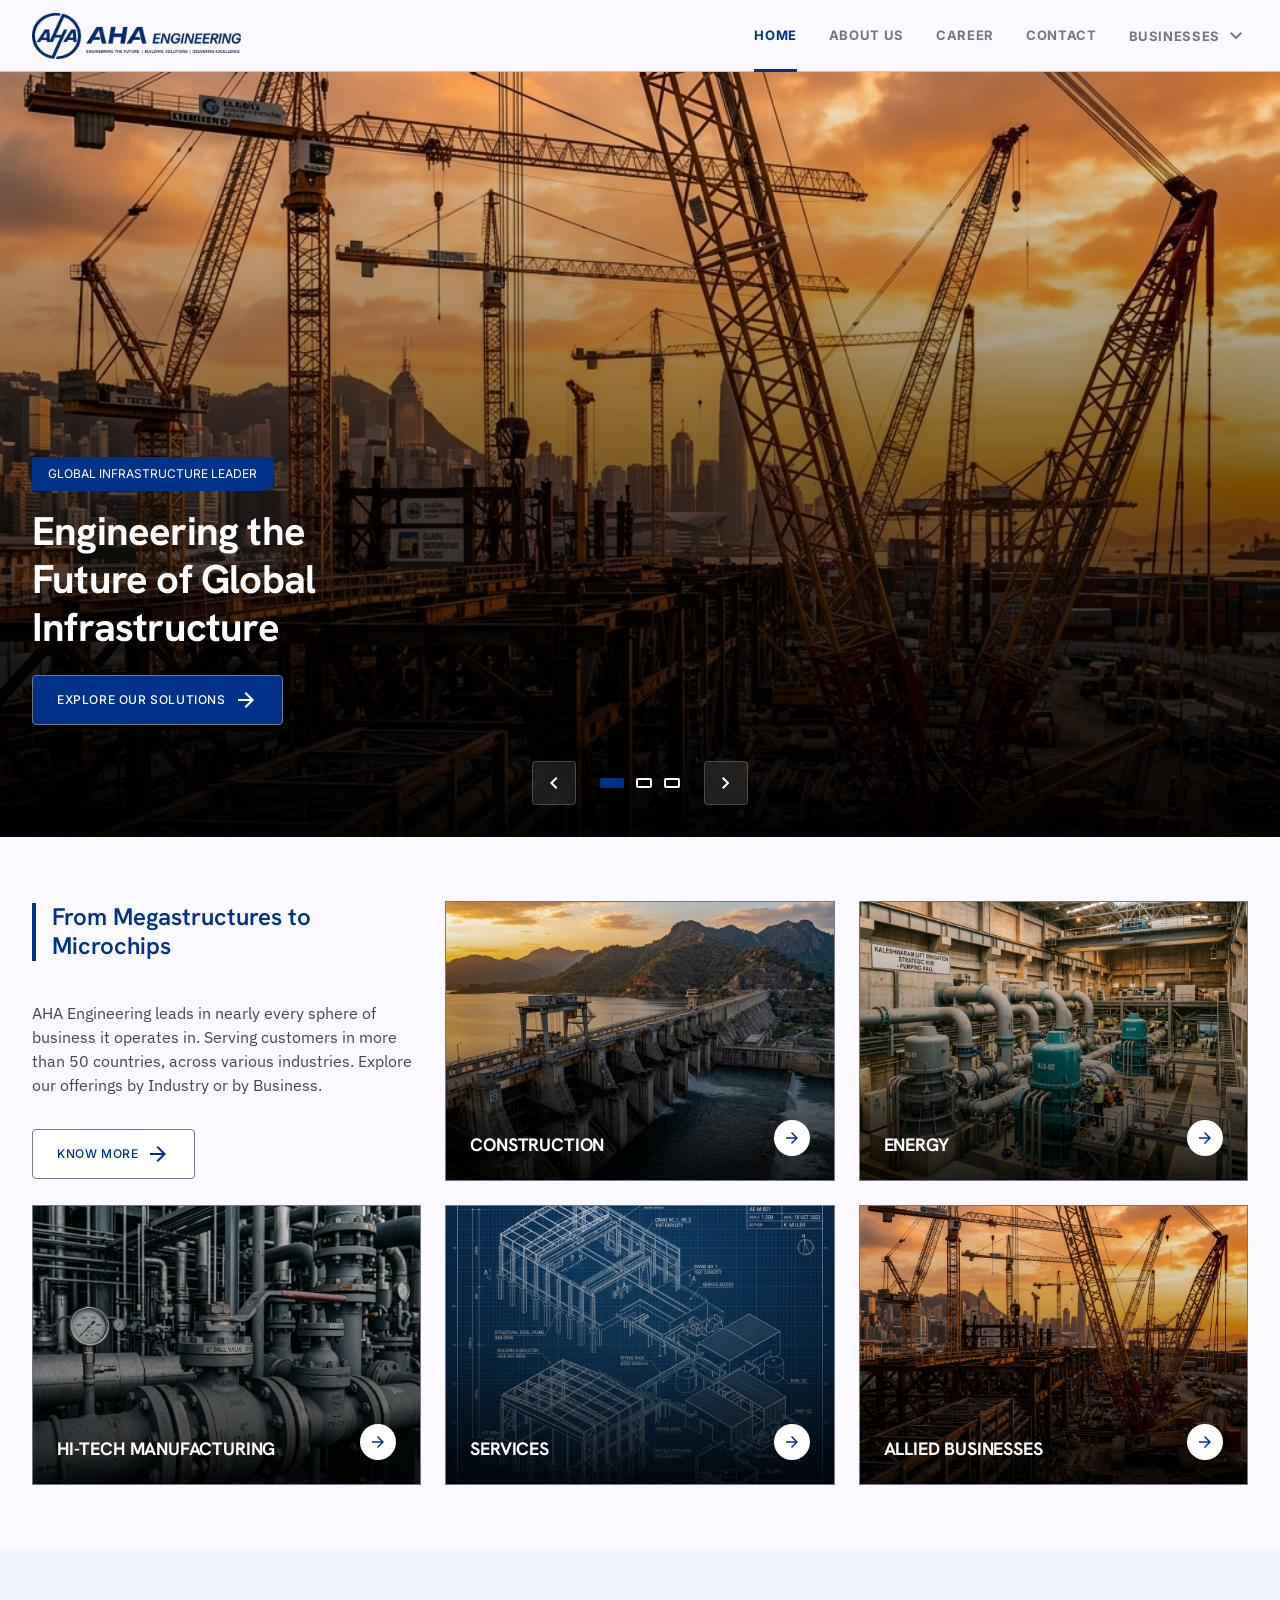
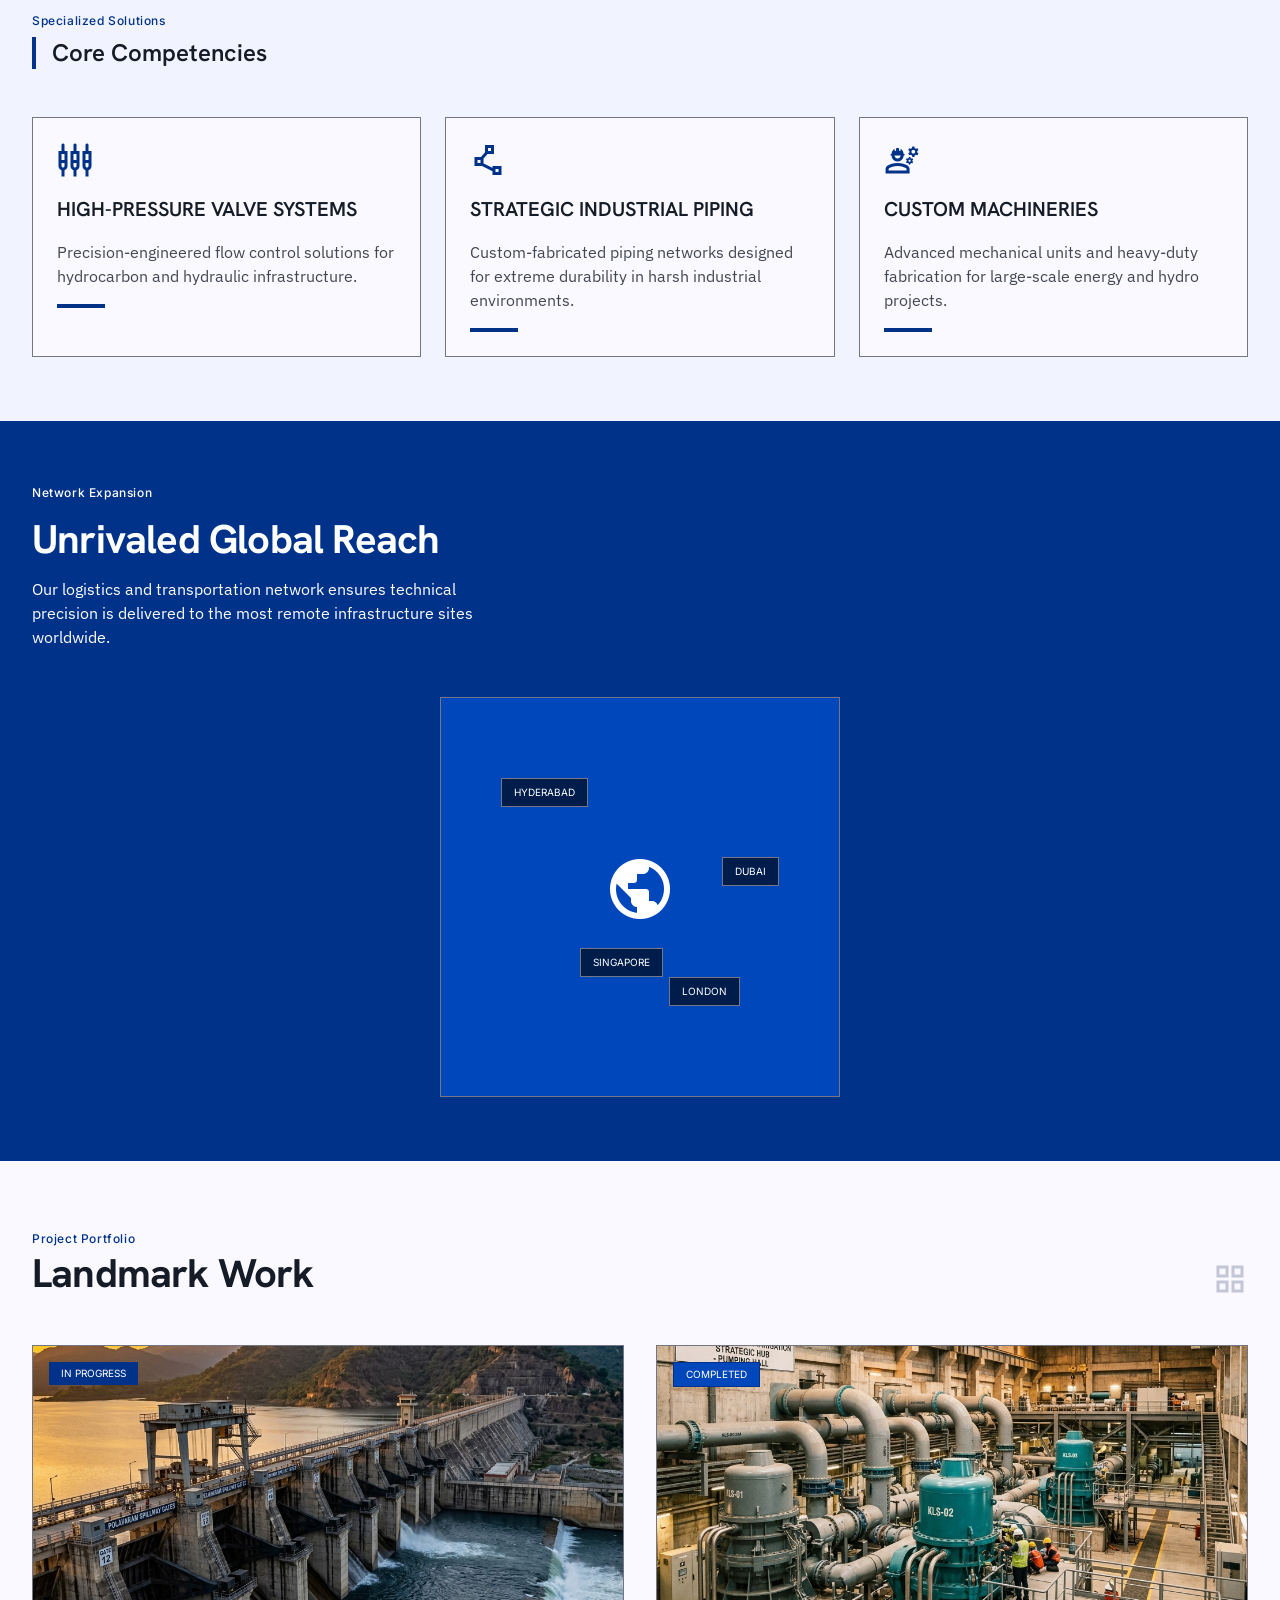
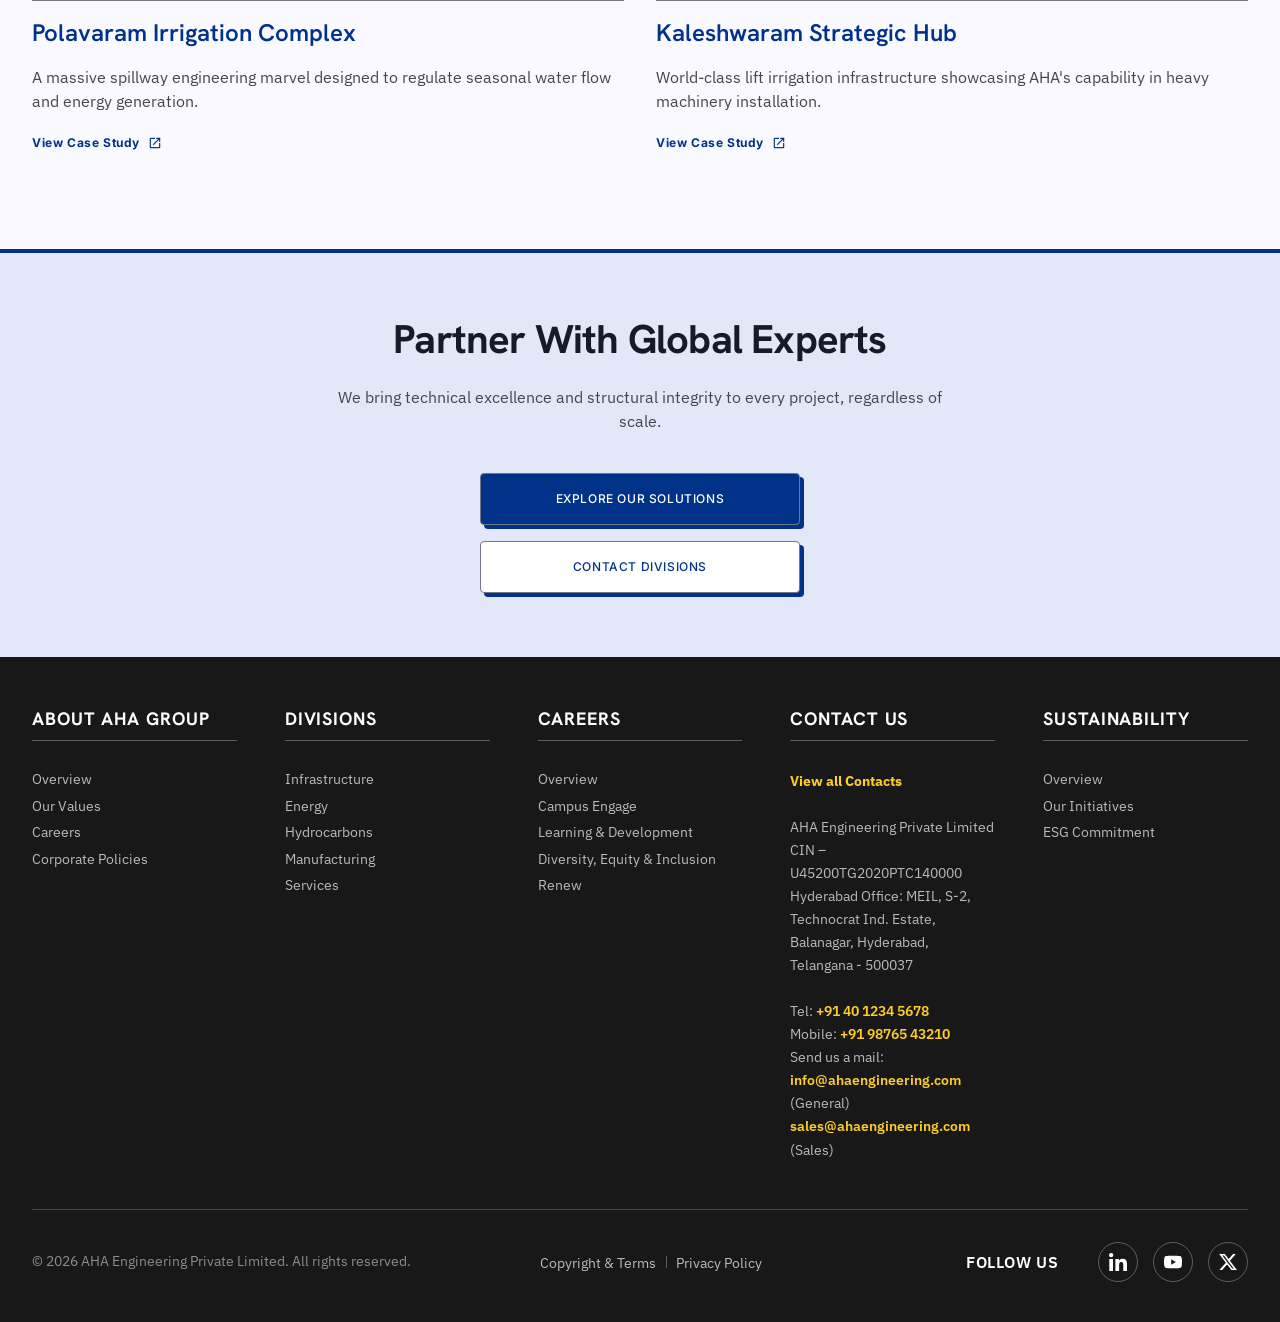
==== index.html @ c866ba9a "refactor: update website content and layout with new Growth is Life motto and annual review sections" ====
<!DOCTYPE html>
<html lang="en">
<head>
  <meta charset="utf-8"/>
  <meta name="viewport" content="width=device-width, initial-scale=1.0"/>
  <title>AHA Engineering | Global Infrastructure Leader</title>
  <meta name="description" content="AHA Engineering is a leading global contractor specializing in high-pressure industrial valves, strategic piping networks, and custom heavy machinery."/>
  
  <!-- Open Graph / Share Tags -->
  <meta property="og:title" content="AHA Engineering | Global Infrastructure"/>
  <meta property="og:description" content="Turnkey infrastructure, energy, and hydrocarbons contractor delivering complex industrial installations globally."/>
  <meta property="og:type" content="website"/>
  <meta property="og:image" content="assets/images/hero-home.png"/>
  
  <!-- CSS Stylesheet -->
  <link rel="stylesheet" href="assets/css/style.css"/>
  <link href="https://fonts.googleapis.com/css2?family=Material+Symbols+Outlined:wght,FILL@100..700,0..1&display=swap" rel="stylesheet"/>
  
  <!-- JS Script -->
  <script src="assets/js/main.js" defer></script>
</head>
<body>

  <!-- Top App Bar Header -->
  <header class="header-fixed" id="site-header">
    <div class="header-logo-area">
      <button class="material-symbols-outlined" id="menu-toggle" aria-label="Open Navigation Menu" style="background: none; border: none; color: var(--color-primary); cursor: pointer; padding: 4px;">menu</button>
      <a href="index.html" style="text-decoration: none;">
        <h1 class="header-logo-title">
          <picture>
            <source srcset="assets/images/logo.webp" type="image/webp">
            <img src="assets/images/logo.png" class="header-logo" alt="AHA Engineering" width="209" height="46">
          </picture>
        </h1>
      </a>
    </div>
    <nav class="desktop-nav">
      <a class="nav-item active" href="index.html">Home</a>
      <a class="nav-item" href="about.html">About us</a>
      <a class="nav-item" href="careers.html">Career</a>
      <a class="nav-item" href="contact.html">Contact</a>
      <div class="nav-dropdown">
        <button class="nav-dropdown-btn">
          Businesses <span class="material-symbols-outlined dropdown-icon">expand_more</span>
        </button>
        <div class="nav-dropdown-content">
          <a class="dropdown-item" href="businesses.html#manufacturing">Products</a>
          <a class="dropdown-item" href="index.html#projects">Projects</a>
          <a class="dropdown-item" href="businesses.html#services">Services</a>
        </div>
      </div>
    </nav>
  </header>

  <!-- Navigation Drawer Sidebar -->
  <div class="sidebar-overlay" id="sidebar-overlay"></div>
  <aside class="sidebar-drawer" id="sidebar-drawer">
    <div class="sidebar-header">
      <span class="font-headline-lg-mobile text-primary font-bold uppercase tracking-tight" style="color: var(--color-primary);">Navigation</span>
      <button class="material-symbols-outlined" id="sidebar-close" aria-label="Close Navigation Menu" style="background: none; border: none; color: var(--color-primary); cursor: pointer; padding: 4px;">close</button>
    </div>
    <nav class="sidebar-nav">
      <a class="sidebar-link active" href="index.html">
        <span class="material-symbols-outlined">home</span> Home
      </a>
      <a class="sidebar-link" href="about.html">
        <span class="material-symbols-outlined">info</span> About us
      </a>
      <div class="sidebar-section">
        <div class="sidebar-section-header">
          <span class="material-symbols-outlined">layers</span> Businesses
        </div>
        <div class="sidebar-sub-nav">
          <a class="sidebar-sub-link" href="businesses.html#manufacturing">Products</a>
          <a class="sidebar-sub-link" href="index.html#projects">Projects</a>
          <a class="sidebar-sub-link" href="businesses.html#services">Services</a>
        </div>
      </div>
      <a class="sidebar-link" href="careers.html" id="link-nav-careers">
        <span class="material-symbols-outlined">work</span> Career
      </a>
      <a class="sidebar-link" href="contact.html">
        <span class="material-symbols-outlined">mail</span> Contact
      </a>
    </nav>
    <div class="sidebar-footer">
      <p class="font-label-technical text-outline uppercase" style="color: var(--color-outline); margin: 0;">Global Support</p>
      <p class="font-body-sm text-on-surface-variant" style="color: var(--color-on-surface-variant); margin: 8px 0 0 0; font-weight: 500;">+91 40 2307 6501</p>
    </div>
  </aside>

  <!-- Main Content Wrapper -->
  <main class="main-content">
    
    <!-- Hero Section -->
    <section class="hero-section" id="home-hero" style="height: 85vh;">
      <div class="hero-carousel">
        
        <!-- Slide 1 -->
        <div class="hero-slide active" data-index="0">
          <div class="hero-parallax-bg" style="background-image: url('assets/images/hero-home.png');"></div>
          <div class="hero-overlay"></div>
          <div class="hero-content">
            <div class="industrial-clip">
              Global Infrastructure Leader
            </div>
            <h2 class="font-headline-xl text-white uppercase" style="color: white; margin-bottom: 24px; max-width: 384px;">
              Engineering the Future of Global Infrastructure
            </h2>
            <div style="display: flex; gap: 16px;">
              <a href="#competencies" class="btn-primary brutalist-border" id="hero-cta-explore">
                Explore Our Solutions <span class="material-symbols-outlined">arrow_forward</span>
              </a>
            </div>
          </div>
        </div>

        <!-- Slide 2 -->
        <div class="hero-slide" data-index="1">
          <div class="hero-parallax-bg" style="background-image: url('assets/images/hero-about.png');"></div>
          <div class="hero-overlay"></div>
          <div class="hero-content">
            <div class="industrial-clip">
              Pioneering Energy & Utilities
            </div>
            <h2 class="font-headline-xl text-white uppercase" style="color: white; margin-bottom: 24px; max-width: 384px;">
              Delivering Sustainable Power and Water Grid Systems
            </h2>
            <div style="display: flex; gap: 16px;">
              <a href="about.html" class="btn-primary brutalist-border" id="hero-cta-about">
                About Our History <span class="material-symbols-outlined">arrow_forward</span>
              </a>
            </div>
          </div>
        </div>

        <!-- Slide 3 -->
        <div class="hero-slide" data-index="2">
          <div class="hero-parallax-bg" style="background-image: url('assets/images/hero-contact.png');"></div>
          <div class="hero-overlay"></div>
          <div class="hero-content">
            <div class="industrial-clip">
              Turnkey Hydrocarbon Engineering
            </div>
            <h2 class="font-headline-xl text-white uppercase" style="color: white; margin-bottom: 24px; max-width: 384px;">
              High-Pressure Systems and Extreme Scale Piping
            </h2>
            <div style="display: flex; gap: 16px;">
              <a href="contact.html" class="btn-primary brutalist-border" id="hero-cta-contact">
                Get in Touch <span class="material-symbols-outlined">arrow_forward</span>
              </a>
            </div>
          </div>
        </div>

      </div>

      <!-- Carousel Controls (Grouped at the bottom center to prevent overlapping text) -->
      <div class="carousel-controls">
        <button class="carousel-arrow carousel-arrow-prev" id="carousel-prev" aria-label="Previous Slide">
          <span class="material-symbols-outlined">chevron_left</span>
        </button>
        <div class="carousel-indicators">
          <button class="carousel-dot active" data-slide="0" aria-label="Go to slide 1"></button>
          <button class="carousel-dot" data-slide="1" aria-label="Go to slide 2"></button>
          <button class="carousel-dot" data-slide="2" aria-label="Go to slide 3"></button>
        </div>
        <button class="carousel-arrow carousel-arrow-next" id="carousel-next" aria-label="Next Slide">
          <span class="material-symbols-outlined">chevron_right</span>
        </button>
      </div>
    </section>

    <!-- From Megastructures to Microchips -->
    <section class="megastructures-section py-16 scroll-animate" id="megastructures">
      <div class="container-grid">
        <div class="megastructures-layout">
          <!-- Intro Text Block -->
          <div class="megastructures-intro">
            <h3 class="font-headline-lg-mobile text-primary uppercase headline-border-left" style="color: var(--color-primary); margin-bottom: 24px; line-height: 1.2;">
              From Megastructures to Microchips
            </h3>
            <p class="font-body-md text-on-surface-variant" style="color: var(--color-on-surface-variant); margin-bottom: 32px; max-width: 480px;">
              AHA Engineering leads in nearly every sphere of business it operates in. Serving customers in more than 50 countries, across various industries. Explore our offerings by Industry or by Business.
            </p>
            <a href="about.html" class="btn-secondary brutalist-border" id="megastructures-know-more" style="align-self: flex-start; padding: 12px 24px;">
              Know More <span class="material-symbols-outlined">arrow_forward</span>
            </a>
          </div>

          <!-- Cards Slider Wrapper -->
          <div class="megastructures-slider-container">
            <div class="megastructures-cards-wrapper">
              <!-- Card 1: Construction -->
              <a href="businesses.html#construction" class="megastructures-card brutalist-border">
                <div class="card-bg" style="background-image: url('assets/images/sector-construction.png');"></div>
                <div class="card-overlay"></div>
                <div class="card-content">
                  <span class="card-title">Construction</span>
                  <div class="card-arrow-btn">
                    <span class="material-symbols-outlined">arrow_forward</span>
                  </div>
                </div>
              </a>
              <!-- Card 2: Energy -->
              <a href="businesses.html#energy" class="megastructures-card brutalist-border">
                <div class="card-bg" style="background-image: url('assets/images/sector-energy.png');"></div>
                <div class="card-overlay"></div>
                <div class="card-content">
                  <span class="card-title">Energy</span>
                  <div class="card-arrow-btn">
                    <span class="material-symbols-outlined">arrow_forward</span>
                  </div>
                </div>
              </a>
              <!-- Card 3: Hi-tech Manufacturing -->
              <a href="businesses.html#manufacturing" class="megastructures-card brutalist-border">
                <div class="card-bg" style="background-image: url('assets/images/sector-manufacturing.png');"></div>
                <div class="card-overlay"></div>
                <div class="card-content">
                  <span class="card-title">Hi-tech Manufacturing</span>
                  <div class="card-arrow-btn">
                    <span class="material-symbols-outlined">arrow_forward</span>
                  </div>
                </div>
              </a>
              <!-- Card 4: Services -->
              <a href="businesses.html#services" class="megastructures-card brutalist-border">
                <div class="card-bg" style="background-image: url('assets/images/sector-services.png');"></div>
                <div class="card-overlay"></div>
                <div class="card-content">
                  <span class="card-title">Services</span>
                  <div class="card-arrow-btn">
                    <span class="material-symbols-outlined">arrow_forward</span>
                  </div>
                </div>
              </a>
              <!-- Card 5: Allied Businesses -->
              <a href="businesses.html#allied" class="megastructures-card brutalist-border">
                <div class="card-bg" style="background-image: url('assets/images/sector-allied.png');"></div>
                <div class="card-overlay"></div>
                <div class="card-content">
                  <span class="card-title">Allied Businesses</span>
                  <div class="card-arrow-btn">
                    <span class="material-symbols-outlined">arrow_forward</span>
                  </div>
                </div>
              </a>
            </div>

            <!-- Custom progress bar indicator for mobile view -->
            <div class="slider-progress-bar">
              <div class="slider-progress-indicator"></div>
            </div>
          </div>
        </div>
      </div>
    </section>

    <!-- Core Competencies -->
    <section class="py-16 scroll-animate" id="competencies" style="background-color: var(--color-surface-container-low);">
      <div class="container-grid">
        <div style="display: flex; flex-direction: column; gap: 8px; margin-bottom: 48px;">
          <span class="font-label-technical uppercase" style="color: var(--color-primary);">Specialized Solutions</span>
          <h3 class="font-headline-lg-mobile text-headline-lg-mobile uppercase headline-border-left">Core Competencies</h3>
        </div>
        <div class="competencies-grid">
          <!-- Valve Systems Card -->
          <div class="competency-card brutalist-border" onclick="location.href='contact.html?segment=valves'">
            <span class="material-symbols-outlined">settings_input_component</span>
            <h4>High-Pressure Valve Systems</h4>
            <p>Precision-engineered flow control solutions for hydrocarbon and hydraulic infrastructure.</p>
            <div class="competency-card-line"></div>
          </div>
          <!-- Industrial Piping Card -->
          <div class="competency-card brutalist-border" onclick="location.href='contact.html?segment=piping'">
            <span class="material-symbols-outlined">polyline</span>
            <h4>Strategic Industrial Piping</h4>
            <p>Custom-fabricated piping networks designed for extreme durability in harsh industrial environments.</p>
            <div class="competency-card-line"></div>
          </div>
          <!-- Heavy Machinery Card -->
          <div class="competency-card brutalist-border" onclick="location.href='contact.html?segment=machinery'">
            <span class="material-symbols-outlined">engineering</span>
            <h4>Custom Machineries</h4>
            <p>Advanced mechanical units and heavy-duty fabrication for large-scale energy and hydro projects.</p>
            <div class="competency-card-line"></div>
          </div>
        </div>
      </div>
    </section>

    <!-- Global Network Reach -->
    <section class="py-16 scroll-animate" id="network" style="background-color: var(--color-primary); color: white;">
      <div class="container-grid" style="display: grid; grid-template-columns: 1fr; gap: 48px;">
        <div style="display: flex; flex-direction: column; justify-content: center; gap: 16px;">
          <span class="font-label-technical uppercase" style="color: var(--color-primary-fixed-dim);">Network Expansion</span>
          <h3 class="font-headline-xl uppercase" style="color: white; line-height: 1.1;">Unrivaled Global Reach</h3>
          <p class="font-body-md text-primary-fixed" style="color: var(--color-primary-fixed); margin: 0; max-width: 480px;">
            Our logistics and transportation network ensures technical precision is delivered to the most remote infrastructure sites worldwide.
          </p>
        </div>
        
        <!-- Network Simulation Graphic Box -->
        <div style="display: flex; justify-content: center; align-items: center;">
          <div class="network-box brutalist-border" style="width: 100%; max-width: 400px;">
            <div class="network-dots"></div>
            <div style="z-index: 10; text-align: center; display: flex; flex-direction: column; align-items: center;">
              <span class="material-symbols-outlined" style="font-size: 72px; color: var(--color-primary-fixed-dim); margin-bottom: 16px;">public</span>
              <div class="network-badge badge-hyd">HYDERABAD</div>
              <div class="network-badge badge-dub">DUBAI</div>
              <div class="network-badge badge-sing">SINGAPORE</div>
              <div class="network-badge badge-lon">LONDON</div>
            </div>
          </div>
        </div>
      </div>
    </section>

    <!-- Landmark Projects -->
    <section class="py-16 scroll-animate" id="projects">
      <div class="container-grid">
        <div style="display: flex; justify-content: space-between; align-items: flex-end; margin-bottom: 48px;">
          <div>
            <span class="font-label-technical uppercase" style="color: var(--color-primary);">Project Portfolio</span>
            <h3 class="font-headline-xl uppercase">Landmark Work</h3>
          </div>
          <span class="material-symbols-outlined" style="font-size: 36px; color: var(--color-outline-variant);">grid_view</span>
        </div>
        
        <div class="projects-grid">
          <!-- Project 1 -->
          <div style="display: flex; flex-direction: column; gap: 16px; margin-bottom: 32px;">
            <div class="brutalist-border" style="position: relative; height: 256px; overflow: hidden;">
              <img src="assets/images/project-polavaram.png" alt="Polavaram Spillway Dam Project" class="leader-img" style="width: 100%; height: 100%; object-fit: cover;" width="800" height="600"/>
              <div style="position: absolute; top: 16px; left: 16px; background-color: var(--color-primary); color: white; padding: 4px 12px; font-family: var(--font-technical); font-size: 10px; text-transform: uppercase;">In Progress</div>
            </div>
            <div>
              <h4 class="font-headline-lg-mobile uppercase" style="color: var(--color-primary); margin-bottom: 8px;">Polavaram Irrigation Complex</h4>
              <p class="font-body-md text-on-surface-variant" style="color: var(--color-on-surface-variant); margin-bottom: 16px;">
                A massive spillway engineering marvel designed to regulate seasonal water flow and energy generation.
              </p>
              <a href="#" class="font-label-technical uppercase" style="color: var(--color-primary); text-decoration: none; font-weight: 700; display: inline-flex; align-items: center; gap: 8px;">
                View Case Study <span class="material-symbols-outlined" style="font-size: 14px;">open_in_new</span>
              </a>
            </div>
          </div>
          
          <!-- Project 2 -->
          <div style="display: flex; flex-direction: column; gap: 16px;">
            <div class="brutalist-border" style="position: relative; height: 256px; overflow: hidden;">
              <img src="assets/images/project-kaleshwaram.png" alt="Kaleshwaram Lift Irrigation Pumping Hall" class="leader-img" style="width: 100%; height: 100%; object-fit: cover;" width="800" height="600"/>
              <div style="position: absolute; top: 16px; left: 16px; background-color: var(--color-primary-container); border: 1px solid var(--color-primary); color: white; padding: 4px 12px; font-family: var(--font-technical); font-size: 10px; text-transform: uppercase;">Completed</div>
            </div>
            <div>
              <h4 class="font-headline-lg-mobile uppercase" style="color: var(--color-primary); margin-bottom: 8px;">Kaleshwaram Strategic Hub</h4>
              <p class="font-body-md text-on-surface-variant" style="color: var(--color-on-surface-variant); margin-bottom: 16px;">
                World-class lift irrigation infrastructure showcasing AHA's capability in heavy machinery installation.
              </p>
              <a href="#" class="font-label-technical uppercase" style="color: var(--color-primary); text-decoration: none; font-weight: 700; display: inline-flex; align-items: center; gap: 8px;">
                View Case Study <span class="material-symbols-outlined" style="font-size: 14px;">open_in_new</span>
              </a>
            </div>
          </div>
        </div>
      </div>
    </section>

    <!-- Call To Action -->
    <section class="py-16 scroll-animate" id="cta-landing" style="background-color: var(--color-surface-container-high); border-top: 4px solid var(--color-primary);">
      <div class="container-grid" style="text-align: center;">
        <h3 class="font-headline-xl uppercase" style="margin-bottom: 24px; line-height: 1.1;">Partner With Global Experts</h3>
        <p class="font-body-md text-on-surface-variant" style="color: var(--color-on-surface-variant); margin-bottom: 40px; max-width: 640px; margin-left: auto; margin-right: auto;">
          We bring technical excellence and structural integrity to every project, regardless of scale.
        </p>
        <div style="display: flex; flex-direction: column; gap: 16px; max-width: 320px; margin: 0 auto;">
          <a href="#competencies" class="btn-primary brutalist-border brutalist-shadow" style="justify-content: center; padding: 16px 24px;">Explore Our Solutions</a>
          <a href="contact.html" class="btn-secondary brutalist-border brutalist-shadow" style="justify-content: center; padding: 16px 24px;">Contact Divisions</a>
        </div>
      </div>
    </section>

  </main>

  <!-- Global Footer -->
  <footer class="footer-row">
    <div class="footer__section">
      <div class="container-grid">
        <div class="footer__wrapper">
          <!-- Column 1: About AHA Group -->
          <div class="col__block">
            <a class="footer__title" href="about.html">About AHA Group</a>
            <div class="footer__list">
              <div class="link__item"><a href="about.html">Overview</a></div>
              <div class="link__item"><a href="about.html#values">Our Values</a></div>
              <div class="link__item"><a href="careers.html">Careers</a></div>
              <div class="link__item"><a href="about.html">Corporate Policies</a></div>
            </div>
          </div>
          
          <!-- Column 2: Divisions -->
          <div class="col__block">
            <a class="footer__title" href="businesses.html">Divisions</a>
            <div class="footer__list">
              <div class="link__item"><a href="businesses.html#construction">Infrastructure</a></div>
              <div class="link__item"><a href="businesses.html#energy">Energy</a></div>
              <div class="link__item"><a href="businesses.html#manufacturing">Hydrocarbons</a></div>
              <div class="link__item"><a href="businesses.html#manufacturing">Manufacturing</a></div>
              <div class="link__item"><a href="businesses.html">Services</a></div>
            </div>
          </div>
          
          <!-- Column 3: Careers -->
          <div class="col__block">
            <a class="footer__title" href="careers.html">Careers</a>
            <div class="footer__list">
              <div class="link__item"><a href="careers.html#overview">Overview</a></div>
              <div class="link__item"><a href="careers.html#campus">Campus Engage</a></div>
              <div class="link__item"><a href="careers.html#learning">Learning &amp; Development</a></div>
              <div class="link__item"><a href="careers.html#diversity">Diversity, Equity &amp; Inclusion</a></div>
              <div class="link__item"><a href="careers.html#renew">Renew</a></div>
            </div>
          </div>
          
          <!-- Column 4: Contact Us -->
          <div class="col__block">
            <div class="footer__title">Contact Us</div>
            <div class="footer__list">
              <div class="contact-text">
                <p style="margin: 0;">
                  <a href="contact.html" title="Contact Us"><strong>View all Contacts</strong></a>
                  <br><br>
                  AHA Engineering Private Limited<br>
                  CIN – U45200TG2020PTC140000<br>
                  Hyderabad Office: MEIL, S-2, Technocrat Ind. Estate, Balanagar, Hyderabad, Telangana - 500037
                  <br><br>
                  Tel: <a href="tel:+914012345678">+91 40 1234 5678</a><br>
                  Mobile: <a href="tel:+919876543210">+91 98765 43210</a><br>
                  Send us a mail:<br>
                  <a href="mailto:info@ahaengineering.com">info@ahaengineering.com</a> (General)<br>
                  <a href="mailto:sales@ahaengineering.com">sales@ahaengineering.com</a> (Sales)
                </p>
              </div>
            </div>
          </div>
          
          <!-- Column 5: Sustainability -->
          <div class="col__block">
            <a class="footer__title" href="about.html">Sustainability</a>
            <div class="footer__list">
              <div class="link__item"><a href="about.html">Overview</a></div>
              <div class="link__item"><a href="about.html">Our Initiatives</a></div>
              <div class="link__item"><a href="about.html">ESG Commitment</a></div>
            </div>
          </div>
        </div>
      </div>
    </div>
    
    <div class="bottom_footer">
      <div class="container-grid">
        <div class="bottom_inner_wrap">
          <div class="social_media_wrap">
            <p>Follow Us</p>
            <ul class="social_media">
              <li>
                <a aria-label="LinkedIn Link" target="_blank" rel="noreferrer noopener" href="https://www.linkedin.com">
                  <svg id="Group_35347" data-name="Group 35347" xmlns="http://www.w3.org/2000/svg" xmlns:xlink="http://www.w3.org/1999/xlink" viewBox="0 0 17.518 17.485">
                    <defs>
                      <clipPath id="clip-path-li"><rect id="Rectangle_16386_li" data-name="Rectangle 16386" width="17.518" height="17.485" fill="#fff"></rect></clipPath>
                    </defs>
                    <g id="Group_35346_li" data-name="Group 35346" clip-path="url(#clip-path-li)">
                      <path id="Path_36712_li" data-name="Path 36712" d="M159.358,141.6h3.477v1.6a1.6,1.6,0,0,0,.109-.128,3.689,3.689,0,0,1,2.888-1.739,5.523,5.523,0,0,1,2.155.192,3.3,3.3,0,0,1,2.305,2.322,9.87,9.87,0,0,1,.371,3.037c0,2.061,0,4.122,0,6.183,0,.156-.036.213-.2.212q-1.623-.011-3.246,0c-.172,0-.2-.063-.2-.215q.006-2.926,0-5.853a4.927,4.927,0,0,0-.2-1.555,1.506,1.506,0,0,0-1.483-1.127,3.413,3.413,0,0,0-.885.071,1.761,1.761,0,0,0-1.342,1.547,8.312,8.312,0,0,0-.119,1.449c-.013,1.815-.008,3.63,0,5.444,0,.184-.045.241-.234.239-1.063-.009-2.125,0-3.188,0h-.207Z" transform="translate(-153.149 -135.8)" fill="#fff"></path>
                      <path id="Path_36713_li" data-name="Path 36713" d="M10.953,160.313c-.078,0-.141.009-.2.009-1.069,0-2.138,0-3.208,0-.172,0-.217-.045-.217-.217q.007-5.629,0-11.258c0-.168.039-.221.215-.219,1.069.008,2.138,0,3.208,0h.207Z" transform="translate(-7.039 -142.841)" fill="#fff"></path>
                      <path id="Path_36714_li" data-name="Path 36714" d="M4.211,2.109A2.106,2.106,0,1,1,2.116,0,2.1,2.1,0,0,1,4.211,2.109" transform="translate(0.001 0)" fill="#fff"></path>
                    </g>
                  </svg>
                </a>
              </li>
              <li>
                <a aria-label="Youtube Link" target="_blank" rel="noreferrer noopener" href="https://www.youtube.com">
                  <svg xmlns="http://www.w3.org/2000/svg" viewBox="0 0 23.219 16.253">
                    <path id="Path_15698_yt" data-name="Path 15698" d="M1661.921,474.511a2.909,2.909,0,0,0-2.053-2.053c-1.811-.485-9.071-.485-9.071-.485s-7.261,0-9.072.485a2.91,2.91,0,0,0-2.053,2.053,32.481,32.481,0,0,0,0,11.177,2.911,2.911,0,0,0,2.053,2.053c1.811.485,9.072.485,9.072.485s7.26,0,9.071-.485a2.91,2.91,0,0,0,2.053-2.053,32.433,32.433,0,0,0,0-11.177Zm-13.446,9.071v-6.966l6.032,3.483Z" transform="translate(-1639.188 -471.973)" fill="#fff"></path>
                  </svg>
                </a>
              </li>
              <li>
                <a target="_blank" aria-label="Twitter Link" rel="noreferrer noopener" href="https://x.com">
                  <svg id="Group_35345" data-name="Group 35345" xmlns="http://www.w3.org/2000/svg" xmlns:xlink="http://www.w3.org/1999/xlink" viewBox="0 0 17.928 16.206">
                    <defs>
                      <clipPath id="clip-path-tw"><rect id="Rectangle_16385_tw" data-name="Rectangle 16385" width="17.928" height="16.205" fill="#fff"></rect></clipPath>
                    </defs>
                    <g id="Group_35344_tw" data-name="Group 35344" clip-path="url(#clip-path-tw)">
                      <path id="Path_36711_tw" data-name="Path 36711" d="M0,0H.236c1.745,0,3.491,0,5.236,0A.389.389,0,0,1,5.82.183q1.812,2.4,3.631,4.8c.042.056.087.11.15.188.263-.3.519-.588.773-.879Q12.2,2.2,14.032.114a.327.327,0,0,1,.215-.1C15.1,0,15.963,0,16.885,0L10.877,6.869l7.05,9.31c-.1.008-.165.016-.23.016q-2.554,0-5.108.01a.335.335,0,0,1-.3-.151q-2.07-2.713-4.149-5.42c-.017-.022-.036-.043-.07-.084-.27.306-.536.606-.8.908q-2,2.289-4,4.581a.388.388,0,0,1-.324.154c-.809,0-1.618,0-2.426,0-.033,0-.066-.007-.141-.016L6.781,8.862,0,0M3.241,1.575c.055.08.082.122.112.162L6.817,6.259q3.121,4.076,6.244,8.152c.044.058.114.134.173.135.465.011.93.006,1.433.006-.062-.088-.1-.145-.14-.2L8.8,6.794Q6.886,4.26,4.966,1.728c-.047-.062-.121-.145-.185-.146-.5-.012-1-.007-1.541-.007" transform="translate(0 0)" fill="#fff"></path>
                    </g>
                  </svg>
                </a>
              </li>
            </ul>
          </div>
          <div class="copyright_wrap">
            <ul class="other_links">
              <li><a aria-label="COPYRIGHT Terms Link" href="about.html">Copyright &amp; Terms</a></li>
              <li><a aria-label="Privacy Policy Link" href="about.html">Privacy Policy</a></li>
            </ul>
            <div class="copyright_text">
              <p>© 2026 AHA Engineering Private Limited. All rights reserved.</p>
            </div>
          </div>
        </div>
      </div>
    </div>
  </footer>

</body>
</html>
---- assets/css/style.css ----
/* AHA Engineering Landing Page - Stylesheet */

@import url('https://fonts.googleapis.com/css2?family=Hanken+Grotesk:wght@600;700&family=IBM+Plex+Sans:wght@400;500;600&family=Inter:wght@500;600;700&display=swap');

:root {
  /* Design Tokens - Colors */
  --color-surface: #f9f9ff;
  --color-surface-dim: #d4daea;
  --color-surface-bright: #f9f9ff;
  --color-surface-container-lowest: #ffffff;
  --color-surface-container-low: #f1f3ff;
  --color-surface-container: #e8eeff;
  --color-surface-container-high: #e3e8f9;
  --color-surface-container-highest: #dde2f3;
  --color-on-surface: #161c27;
  --color-on-surface-variant: #434653;
  --color-inverse-surface: #2a303d;
  --color-inverse-on-surface: #ecf0ff;
  --color-outline: #737685;
  --color-outline-variant: #c3c6d6;
  --color-surface-tint: #2156ca;
  --color-primary: #00328a;
  --color-on-primary: #ffffff;
  --color-primary-container: #0047bb;
  --color-on-primary-container: #afc1ff;
  --color-inverse-primary: #b3c5ff;
  --color-secondary: #545f72;
  --color-on-secondary: #ffffff;
  --color-secondary-container: #d5e0f7;
  --color-on-secondary-container: #586377;
  --color-tertiary: #6c1f00;
  --color-on-tertiary: #ffffff;
  --color-tertiary-container: #932d00;
  --color-on-tertiary-container: #ffb096;
  --color-error: #ba1a1a;
  --color-on-error: #ffffff;
  --color-error-container: #ffdad6;
  --color-on-error-container: #93000a;
  --color-background: #f9f9ff;
  --color-on-background: #161c27;

  /* Typography */
  --font-headline: "Hanken Grotesk", sans-serif;
  --font-body: "IBM Plex Sans", sans-serif;
  --font-technical: "Inter", sans-serif;

  /* Border Radii */
  --rounded-sm: 0.125rem;       /* 2px */
  --rounded-default: 0.25rem;   /* 4px */
  --rounded-md: 0.375rem;        /* 6px */
  --rounded-lg: 0.5rem;          /* 8px */
  --rounded-xl: 0.75rem;         /* 12px */
  --rounded-full: 9999px;

  /* Spacing */
  --spacing-unit: 4px;
  --spacing-gutter: 24px;
  --spacing-margin-edge: 32px;
  --spacing-sidebar-width: 280px;
}

/* Global Reset & Base */
*, *::before, *::after {
  box-sizing: border-box;
}

html, body {
  margin: 0;
  padding: 0;
  width: 100%;
  overflow-x: hidden;
  background-color: var(--color-background);
  color: var(--color-on-background);
  font-family: var(--font-body);
  font-size: 16px;
  line-height: 1.5;
  scroll-behavior: smooth;
}

/* Custom Scrollbar */
::-webkit-scrollbar {
  width: 8px;
}
::-webkit-scrollbar-track {
  background: var(--color-background);
}
::-webkit-scrollbar-thumb {
  background: var(--color-primary);
  border-radius: 0;
}

/* Material Symbols Integration */
.material-symbols-outlined {
  font-family: 'Material Symbols Outlined';
  font-weight: normal;
  font-style: normal;
  font-size: 24px;
  line-height: 1;
  letter-spacing: normal;
  text-transform: none;
  display: inline-block;
  white-space: nowrap;
  word-wrap: normal;
  direction: ltr;
  font-variation-settings: 'FILL' 0, 'wght' 400, 'GRAD' 0, 'opsz' 24;
}

/* Typography Utility Classes */
h1, h2, h3, h4, h5, h6 {
  font-family: var(--font-headline);
  margin: 0;
}

.font-headline-xl {
  font-family: var(--font-headline);
  font-size: 40px;
  font-weight: 700;
  line-height: 48px;
  letter-spacing: -0.02em;
}

.font-headline-lg {
  font-family: var(--font-headline);
  font-size: 32px;
  font-weight: 600;
  line-height: 40px;
  letter-spacing: -0.01em;
}

.font-headline-lg-mobile {
  font-family: var(--font-headline);
  font-size: 24px;
  font-weight: 600;
  line-height: 32px;
}

.font-body-md {
  font-family: var(--font-body);
  font-size: 16px;
  font-weight: 400;
  line-height: 24px;
}

.font-body-sm {
  font-family: var(--font-body);
  font-size: 14px;
  font-weight: 400;
  line-height: 20px;
}

.font-label-technical {
  font-family: var(--font-technical);
  font-size: 12px;
  font-weight: 500;
  line-height: 16px;
  letter-spacing: 0.05em;
}

.font-sidebar-nav {
  font-family: var(--font-body);
  font-size: 15px;
  font-weight: 500;
  line-height: 24px;
}

/* Layout System & Containers */
.header-fixed {
  position: fixed;
  top: 0;
  left: 0;
  right: 0;
  height: 72px;
  background-color: rgba(249, 249, 255, 0.9);
  backdrop-filter: blur(12px);
  -webkit-backdrop-filter: blur(12px);
  border-bottom: 1px solid var(--color-outline-variant);
  z-index: 50;
  display: flex;
  justify-content: space-between;
  align-items: center;
  padding: 0 var(--spacing-margin-edge);
}

/* Header Navigation & Desktop Navigation */
.header-logo-area {
  display: flex;
  align-items: center;
  gap: 16px;
  height: 100%;
}

.header-logo-area a {
  display: flex;
  align-items: center;
  text-decoration: none;
}

.header-logo-title {
  margin: 0;
  padding: 0;
  display: flex;
  align-items: center;
}

.header-logo {
  height: 46px;
  width: auto;
  display: block;
  max-width: 100%;
}

@media (max-width: 576px) {
  .header-logo {
    height: 38px;
  }
}

.desktop-nav {
  display: none;
}

@media (min-width: 992px) {
  .desktop-nav {
    display: flex;
    align-items: center;
    gap: 32px;
    height: 100%;
  }

  .sidebar-drawer,
  .sidebar-overlay {
    display: none !important;
  }
  
  .header-logo-area #menu-toggle {
    display: none !important;
  }
}

.nav-item {
  color: var(--color-outline);
  text-decoration: none;
  font-family: var(--font-technical);
  font-size: 13px;
  font-weight: 700;
  text-transform: uppercase;
  letter-spacing: 0.05em;
  padding: 24px 0;
  position: relative;
  transition: color 0.3s ease;
  display: inline-flex;
  align-items: center;
  height: 72px;
}

.nav-item:hover {
  color: var(--color-primary);
}

.nav-item::after {
  content: '';
  position: absolute;
  bottom: 0;
  left: 0;
  width: 100%;
  height: 3px;
  background-color: var(--color-primary);
  transform: scaleX(0);
  transition: transform 0.3s cubic-bezier(0.16, 1, 0.3, 1);
}

.nav-item:hover::after,
.nav-item.active::after {
  transform: scaleX(1);
}

.nav-item.active {
  color: var(--color-primary);
}

/* Dropdown styling */
.nav-dropdown {
  position: relative;
  display: inline-flex;
  align-items: center;
  height: 72px;
}

.nav-dropdown-btn {
  background: none;
  border: none;
  color: var(--color-outline);
  font-family: var(--font-technical);
  font-size: 13px;
  font-weight: 700;
  text-transform: uppercase;
  letter-spacing: 0.05em;
  padding: 24px 0;
  cursor: pointer;
  display: flex;
  align-items: center;
  gap: 4px;
  position: relative;
  transition: color 0.3s ease;
  height: 72px;
}

.nav-dropdown:hover .nav-dropdown-btn {
  color: var(--color-primary);
}

.nav-dropdown-btn::after {
  content: '';
  position: absolute;
  bottom: 0;
  left: 0;
  width: 100%;
  height: 3px;
  background-color: var(--color-primary);
  transform: scaleX(0);
  transition: transform 0.3s cubic-bezier(0.16, 1, 0.3, 1);
}

.nav-dropdown:hover .nav-dropdown-btn::after,
.nav-dropdown.active .nav-dropdown-btn::after {
  transform: scaleX(1);
}

.nav-dropdown.active .nav-dropdown-btn {
  color: var(--color-primary);
}

.dropdown-icon {
  font-size: 18px;
  transition: transform 0.3s ease;
}

.nav-dropdown:hover .dropdown-icon {
  transform: rotate(180deg);
}

/* Dropdown Content */
.nav-dropdown-content {
  visibility: hidden;
  opacity: 0;
  position: absolute;
  right: 0;
  top: 72px; /* aligns exactly with bottom of header */
  background-color: var(--color-surface-container-lowest);
  min-width: 180px;
  box-shadow: 0px 8px 16px 0px rgba(0,0,0,0.08);
  border: 1px solid var(--color-outline-variant);
  border-radius: var(--rounded-default);
  z-index: 100;
  transform: translateY(10px);
  transition: opacity 0.3s ease, transform 0.3s ease, visibility 0.3s;
}

.nav-dropdown:hover .nav-dropdown-content {
  visibility: visible;
  opacity: 1;
  transform: translateY(0);
}

.dropdown-item {
  color: var(--color-on-surface);
  padding: 12px 20px;
  text-decoration: none;
  display: block;
  font-family: var(--font-technical);
  font-size: 12px;
  font-weight: 600;
  text-transform: uppercase;
  letter-spacing: 0.05em;
  transition: background-color 0.2s, color 0.2s;
  text-align: left;
}

.dropdown-item:hover {
  background-color: var(--color-surface-container);
  color: var(--color-primary);
}

.dropdown-item:first-child {
  border-top-left-radius: var(--rounded-default);
  border-top-right-radius: var(--rounded-default);
}

.dropdown-item:last-child {
  border-bottom-left-radius: var(--rounded-default);
  border-bottom-right-radius: var(--rounded-default);
}

.main-content {
  padding-top: 72px;
}

.container-grid {
  width: 100%;
  max-width: 1280px;
  margin: 0 auto;
  padding: 0 var(--spacing-margin-edge);
}

/* Buttons */
.btn-primary {
  background-color: var(--color-primary);
  color: var(--color-on-primary);
  font-family: var(--font-technical);
  font-size: 12px;
  font-weight: 500;
  text-transform: uppercase;
  letter-spacing: 0.05em;
  padding: 12px 24px;
  border: 1px solid var(--color-outline);
  border-radius: var(--rounded-default);
  cursor: pointer;
  display: inline-flex;
  align-items: center;
  gap: 8px;
  transition: background-color 0.2s, opacity 0.2s, transform 0.1s;
  text-decoration: none;
}

.btn-primary:hover {
  background-color: var(--color-primary-container);
}

.btn-primary:active {
  transform: scale(0.95);
}

.btn-secondary {
  background-color: var(--color-surface-container-lowest);
  color: var(--color-primary);
  font-family: var(--font-technical);
  font-size: 12px;
  font-weight: 500;
  text-transform: uppercase;
  letter-spacing: 0.05em;
  padding: 12px 24px;
  border: 1px solid var(--color-outline);
  border-radius: var(--rounded-default);
  cursor: pointer;
  display: inline-flex;
  align-items: center;
  gap: 8px;
  transition: background-color 0.2s, transform 0.1s;
  text-decoration: none;
}

.btn-secondary:hover {
  background-color: var(--color-surface-dim);
}

.btn-secondary:active {
  transform: scale(0.95);
}

.brutalist-shadow {
  box-shadow: 4px 4px 0px 0px var(--color-primary);
}

.brutalist-border {
  border: 1px solid var(--color-outline);
}

/* Sidebar Drawer Navigation */
.sidebar-overlay {
  position: fixed;
  inset: 0;
  background-color: rgba(0, 0, 0, 0.4);
  backdrop-filter: blur(2px);
  -webkit-backdrop-filter: blur(2px);
  z-index: 59;
  opacity: 0;
  visibility: hidden;
  transition: opacity 0.3s ease-in-out, visibility 0.3s ease-in-out;
}

.sidebar-overlay.active {
  opacity: 1;
  visibility: visible;
}

.sidebar-drawer {
  position: fixed;
  top: 0;
  bottom: 0;
  left: 0;
  width: var(--spacing-sidebar-width);
  background-color: var(--color-surface);
  border-right: 1px solid var(--color-outline-variant);
  z-index: 60;
  display: flex;
  flex-direction: column;
  padding: var(--spacing-margin-edge);
  transform: translateX(-100%);
  transition: transform 0.3s ease-in-out;
}

.sidebar-drawer.active {
  transform: translateX(0);
}

.sidebar-header {
  display: flex;
  justify-content: space-between;
  align-items: center;
  margin-bottom: 32px;
}

.sidebar-nav {
  display: flex;
  flex-direction: column;
  gap: 8px;
  flex-grow: 1;
}

.sidebar-link {
  display: flex;
  align-items: center;
  gap: 12px;
  padding: 12px 16px;
  color: var(--color-on-surface);
  text-decoration: none;
  font-family: var(--font-body);
  font-size: 15px;
  font-weight: 500;
  border-radius: var(--rounded-default);
  transition: background-color 0.2s, color 0.2s;
}

.sidebar-link:hover {
  background-color: var(--color-surface-container);
  color: var(--color-primary);
}

.sidebar-link.active {
  background-color: var(--color-surface-container-high);
  color: var(--color-primary);
  font-weight: 600;
}

.sidebar-section {
  display: flex;
  flex-direction: column;
}

.sidebar-section-header {
  display: flex;
  align-items: center;
  gap: 12px;
  padding: 12px 16px;
  color: var(--color-on-surface);
  font-family: var(--font-body);
  font-size: 15px;
  font-weight: 500;
}

.sidebar-section.active .sidebar-section-header {
  color: var(--color-primary);
  font-weight: 600;
}

.sidebar-sub-nav {
  display: flex;
  flex-direction: column;
  gap: 4px;
  padding-left: 44px;
  margin-bottom: 8px;
}

.sidebar-sub-link {
  display: block;
  padding: 8px 16px;
  color: var(--color-outline);
  text-decoration: none;
  font-family: var(--font-body);
  font-size: 14px;
  font-weight: 500;
  border-radius: var(--rounded-default);
  transition: background-color 0.2s, color 0.2s;
}

.sidebar-sub-link:hover {
  background-color: var(--color-surface-container);
  color: var(--color-primary);
}

.sidebar-sub-link.active {
  background-color: var(--color-surface-container-high);
  color: var(--color-primary);
  font-weight: 600;
}

.sidebar-footer {
  padding-top: 16px;
  border-top: 1px solid var(--color-outline-variant);
}

/* Page Components & Sections */
.hero-section {
  position: relative;
  width: 100%;
  overflow: hidden;
}

.hero-carousel {
  position: relative;
  width: 100%;
  height: 100%;
}

.hero-slide {
  position: absolute;
  inset: 0;
  opacity: 0;
  visibility: hidden;
  transition: opacity 0.8s ease-in-out, visibility 0.8s ease-in-out;
  z-index: 1;
  display: flex;
  flex-direction: column;
  justify-content: flex-end;
}

.hero-slide.active {
  opacity: 1;
  visibility: visible;
  z-index: 3;
}

.hero-parallax-bg {
  position: absolute;
  top: 0;
  left: 0;
  right: 0;
  bottom: -200px;
  z-index: 1;
  background-size: cover;
  background-position: center;
  transition: transform 0.1s ease-out;
}

.hero-overlay {
  position: absolute;
  inset: 0;
  background: linear-gradient(to top, rgba(0, 0, 0, 0.95) 0%, rgba(0, 0, 0, 0.4) 60%, transparent 100%);
  z-index: 2;
}

.hero-content {
  position: relative;
  z-index: 4;
  padding: var(--spacing-margin-edge);
  margin-bottom: 80px; /* Space for indicators */
}

/* Carousel Controls Container */
.carousel-controls {
  position: absolute;
  bottom: 32px;
  left: 50%;
  transform: translateX(-50%);
  z-index: 10;
  display: flex;
  align-items: center;
  gap: 24px;
}

/* Carousel Navigation Arrows */
.carousel-arrow {
  background: rgba(255, 255, 255, 0.1);
  backdrop-filter: blur(8px);
  -webkit-backdrop-filter: blur(8px);
  border: 1px solid rgba(255, 255, 255, 0.2);
  color: white;
  width: 44px;
  height: 44px;
  display: flex;
  align-items: center;
  justify-content: center;
  cursor: pointer;
  transition: background-color 0.3s, border-color 0.3s, transform 0.1s;
  border-radius: var(--rounded-default);
}

.carousel-arrow:hover {
  background-color: var(--color-primary);
  border-color: var(--color-primary);
}

.carousel-arrow:active {
  transform: scale(0.9);
}

/* Carousel Dot Indicators */
.carousel-indicators {
  display: flex;
  gap: 12px;
  align-items: center;
}

.carousel-dot {
  width: 10px;
  height: 10px;
  background: transparent;
  border: 2px solid white;
  cursor: pointer;
  transition: width 0.3s, background-color 0.3s, border-color 0.3s;
  border-radius: var(--rounded-sm);
}

.carousel-dot:hover {
  background-color: rgba(255, 255, 255, 0.5);
}

.carousel-dot.active {
  width: 24px;
  background-color: var(--color-primary);
  border-color: var(--color-primary);
}

/* Responsive adjustments */
@media (max-width: 767px) {
  .carousel-controls {
    bottom: 24px;
    gap: 16px;
  }
  .carousel-arrow {
    width: 36px;
    height: 36px;
  }
  .hero-content {
    margin-bottom: 84px; /* Ensure content is shifted up on mobile to avoid indicators */
  }
}

.industrial-clip {
  display: inline-block;
  padding: 8px 16px;
  background-color: var(--color-primary);
  color: var(--color-on-primary);
  font-family: var(--font-technical);
  font-size: 12px;
  text-transform: uppercase;
  margin-bottom: 16px;
  clip-path: polygon(0 0, 100% 0, 100% 90%, 95% 100%, 0 100%);
}

.headline-border-left {
  border-left: 4px solid var(--color-primary);
  padding-left: 16px;
}

/* Grid Competencies */
.competencies-grid {
  display: grid;
  grid-template-columns: 1fr;
  gap: 24px;
}

.competency-card {
  background-color: var(--color-surface);
  border: 1px solid var(--color-outline);
  padding: 24px;
  display: flex;
  flex-direction: column;
  gap: 16px;
  cursor: pointer;
  transition: background-color 0.3s, color 0.3s, border-color 0.3s;
}

.competency-card .material-symbols-outlined {
  font-size: 36px;
  color: var(--color-primary);
  transition: color 0.3s;
}

.competency-card h4 {
  font-family: var(--font-headline);
  font-size: 20px;
  font-weight: 600;
  text-transform: uppercase;
  transition: color 0.3s;
}

.competency-card p {
  color: var(--color-on-surface-variant);
  margin: 0;
  transition: color 0.3s;
}

.competency-card-line {
  height: 4px;
  width: 48px;
  background-color: var(--color-primary);
  transition: background-color 0.3s;
}

/* Hover Competency Card */
.competency-card:hover {
  background-color: var(--color-primary);
  border-color: var(--color-primary);
  color: white;
}

.competency-card:hover .material-symbols-outlined {
  color: white;
}

.competency-card:hover h4 {
  color: white;
}

.competency-card:hover p {
  color: var(--color-primary-fixed);
}

.competency-card:hover .competency-card-line {
  background-color: white;
}

/* Network Section */
.network-box {
  background-color: var(--color-primary-container);
  border: 1px solid var(--color-outline);
  position: relative;
  overflow: hidden;
  display: flex;
  align-items: center;
  justify-content: center;
  aspect-ratio: 1;
}

.network-dots {
  position: absolute;
  inset: 0;
  opacity: 0.15;
  background-image: radial-gradient(var(--color-primary-fixed-dim) 1.5px, transparent 1.5px);
  background-size: 20px 20px;
}

.network-badge {
  background-color: rgba(0, 0, 0, 0.6);
  backdrop-filter: blur(4px);
  padding: 6px 12px;
  border: 1px solid var(--color-outline);
  font-family: var(--font-technical);
  font-size: 10px;
  text-transform: uppercase;
  color: white;
  position: absolute;
}

/* Floating City Badges positions */
.badge-hyd { top: 20%; left: 15%; }
.badge-dub { top: 40%; right: 15%; }
.badge-sing { bottom: 30%; left: 35%; }
.badge-lon { top: 70%; right: 25%; }

/* Bento Stats Grid */
.bento-grid {
  display: grid;
  grid-template-columns: repeat(2, 1fr);
  gap: 24px;
}

.bento-stat-card h3 {
  font-family: var(--font-headline);
  font-size: 48px;
  font-weight: 700;
  line-height: 1;
  color: var(--color-on-primary-container);
}

.bento-stat-card p {
  font-family: var(--font-technical);
  font-size: 12px;
  text-transform: uppercase;
  letter-spacing: 0.05em;
  opacity: 0.8;
  margin-top: 8px;
}

/* Values Grid */
.values-grid {
  display: flex;
  flex-direction: column;
  gap: 16px;
}

.value-card {
  background-color: var(--color-surface);
  border: 1px solid var(--color-outline-variant);
  padding: 24px;
  transition: border-color 0.3s;
}

.value-card:hover {
  border-color: var(--color-primary);
}

.value-card .material-symbols-outlined {
  font-size: 36px;
  color: var(--color-primary);
  margin-bottom: 12px;
}

/* Leader Profile Card */
.leader-card {
  background-color: white;
  border: 1px solid var(--color-outline-variant);
  overflow: hidden;
}

.leader-img-box {
  width: 100%;
  aspect-ratio: 1;
  background-color: var(--color-surface-container);
  overflow: hidden;
}

.leader-img {
  width: 100%;
  height: 100%;
  object-fit: cover;
  transition: transform 0.5s;
}

.leader-card:hover .leader-img {
  transform: scale(1.05);
}

.leader-info {
  padding: 24px;
  border-top: 1px solid var(--color-outline-variant);
  position: relative;
}

.leader-role-badge {
  position: absolute;
  top: -14px;
  right: 24px;
  background-color: var(--color-primary);
  color: var(--color-on-primary);
  font-family: var(--font-technical);
  font-size: 10px;
  text-transform: uppercase;
  padding: 4px 12px;
  border: 1px solid var(--color-outline);
}

/* Contact HQ Card */
.hq-card {
  background-color: var(--color-surface-container-high);
  border: 2px solid var(--color-outline-variant);
  padding: 24px;
  display: flex;
  flex-direction: column;
  gap: 20px;
}

.hq-row {
  display: flex;
  align-items: flex-start;
  gap: 16px;
}

.hq-row .material-symbols-outlined {
  color: var(--color-primary);
  font-size: 28px;
}

.hq-row h4 {
  font-family: var(--font-technical);
  font-size: 12px;
  color: var(--color-primary);
  text-transform: uppercase;
  font-weight: 700;
  margin-bottom: 4px;
}

.hq-row p, .hq-row a {
  font-family: var(--font-body);
  font-size: 15px;
  color: var(--color-on-surface);
  text-decoration: none;
  margin: 0;
}

.hq-row a:hover {
  text-decoration: underline;
  color: var(--color-primary-container);
}

/* Grayscale Map Container */
.map-container {
  width: 100%;
  aspect-ratio: 16/9;
  border: 2px solid var(--color-outline-variant);
  position: relative;
  overflow: hidden;
  cursor: pointer;
}

.map-img, .map-container iframe {
  width: 100%;
  height: 100%;
  border: 0;
  object-fit: cover;
  filter: grayscale(100%);
  transition: filter 0.5s ease;
}

.map-container:hover .map-img, .map-container:hover iframe {
  filter: grayscale(0%);
}

.map-overlay {
  position: absolute;
  inset: 0;
  display: flex;
  align-items: center;
  justify-content: center;
  pointer-events: none;
  transition: opacity 0.3s ease;
}

.map-container:hover .map-overlay {
  opacity: 0;
}

.map-badge {
  background-color: white;
  padding: 12px 20px;
  border: 1px solid var(--color-outline);
  box-shadow: 2px 2px 0 0 var(--color-primary);
  display: flex;
  align-items: center;
  gap: 8px;
  font-family: var(--font-technical);
  font-size: 12px;
  font-weight: 700;
  text-transform: uppercase;
  color: var(--color-on-surface);
}

/* Inputs & Form styling */
.form-group {
  display: flex;
  flex-direction: column;
  gap: 4px;
  margin-bottom: 16px;
}

.form-label {
  font-family: var(--font-technical);
  font-size: 12px;
  color: var(--color-outline);
  text-transform: uppercase;
}

.form-input {
  width: 100%;
  background-color: var(--color-surface-container);
  border: none;
  border-bottom: 2px solid var(--color-outline-variant);
  padding: 12px;
  font-family: var(--font-body);
  font-size: 16px;
  color: var(--color-on-surface);
  transition: border-color 0.2s;
  outline: none;
}

.form-input:focus {
  border-bottom-color: var(--color-primary-container);
  background-color: var(--color-surface-container-high);
}

select.form-input {
  appearance: none;
  background-image: url("data:image/svg+xml;utf8,<svg fill='%2300328a' height='24' viewBox='0 0 24 24' width='24' xmlns='http://www.w3.org/2000/svg'><path d='M7 10l5 5 5-5z'/><path d='M0 0h24v24H0z' fill='none'/></svg>");
  background-repeat: no-repeat;
  background-position: right 12px center;
  padding-right: 40px;
}

/* Visual grid overlay blueprint layout (About Us page background silhouette grid) */
.blueprint-grid {
  position: absolute;
  inset: 0;
  background-image: radial-gradient(circle, #4A4A4A 1.2px, transparent 1.2px);
  background-size: 24px 24px;
  opacity: 0.05;
  z-index: 0;
  pointer-events: none;
}

/* Section Entry Animations */
.scroll-animate {
  opacity: 0;
  transform: translateY(20px);
  transition: opacity 0.7s cubic-bezier(0.16, 1, 0.3, 1), transform 0.7s cubic-bezier(0.16, 1, 0.3, 1);
}

.scroll-animate.animated {
  opacity: 1;
  transform: translateY(0);
}

/* Grid & Section Spacing utilities */
.py-16 { padding-top: 64px; padding-bottom: 64px; }
.pb-24 { padding-bottom: 96px; }
.pt-20 { padding-top: 80px; }
.mb-8 { margin-bottom: 32px; }
.mb-12 { margin-bottom: 48px; }
.mb-16 { margin-bottom: 64px; }

/* Megastructures Section Base Styles */
.megastructures-section {
  background-color: var(--color-surface);
}

.megastructures-layout {
  display: flex;
  flex-direction: column;
  gap: 24px;
}

.megastructures-intro {
  display: flex;
  flex-direction: column;
  justify-content: center;
}

.megastructures-slider-container {
  position: relative;
  display: flex;
  flex-direction: column;
  gap: 24px;
}

.megastructures-cards-wrapper {
  display: flex;
  flex-direction: row;
  overflow-x: auto;
  scroll-snap-type: x mandatory;
  gap: 16px;
  padding-bottom: 16px;
  scrollbar-width: none; /* Hide default Firefox scrollbar */
  -ms-overflow-style: none; /* Hide IE scrollbar */
}

.megastructures-cards-wrapper::-webkit-scrollbar {
  display: none; /* Hide default Webkit scrollbar */
}

.megastructures-card {
  flex: 0 0 280px; /* fixed width on mobile slider */
  height: 280px;
  position: relative;
  overflow: hidden;
  text-decoration: none;
  scroll-snap-align: start;
  display: flex;
  flex-direction: column;
  justify-content: flex-end;
  background-color: var(--color-surface-container-high);
}

.megastructures-card .card-bg {
  position: absolute;
  inset: 0;
  background-size: cover;
  background-position: center;
  transition: transform 0.5s cubic-bezier(0.16, 1, 0.3, 1);
  z-index: 1;
}

.megastructures-card:hover .card-bg {
  transform: scale(1.06);
}

.megastructures-card .card-overlay {
  position: absolute;
  inset: 0;
  background: linear-gradient(to top, rgba(0, 0, 0, 0.85) 0%, rgba(0, 0, 0, 0.3) 50%, transparent 100%);
  z-index: 2;
  transition: background-color 0.3s;
}

.megastructures-card:hover .card-overlay {
  background: linear-gradient(to top, rgba(0, 0, 0, 0.9) 0%, rgba(0, 0, 0, 0.4) 60%, rgba(0, 0, 0, 0.15) 100%);
}

.megastructures-card .card-content {
  position: relative;
  z-index: 3;
  padding: 24px;
  display: flex;
  justify-content: space-between;
  align-items: flex-end;
  width: 100%;
}

.megastructures-card .card-title {
  color: white;
  font-family: var(--font-headline);
  font-size: 18px;
  font-weight: 700;
  text-transform: uppercase;
  letter-spacing: -0.01em;
  line-height: 1.2;
}

.megastructures-card .card-arrow-btn {
  background-color: white;
  color: var(--color-primary);
  width: 36px;
  height: 36px;
  border-radius: var(--rounded-full);
  display: flex;
  align-items: center;
  justify-content: center;
  transition: background-color 0.3s, color 0.3s, transform 0.3s;
  flex-shrink: 0;
}

.megastructures-card:hover .card-arrow-btn {
  background-color: var(--color-primary);
  color: white;
  transform: scale(1.05);
}

.megastructures-card .card-arrow-btn .material-symbols-outlined {
  font-size: 18px;
}

/* Custom progress bar styles */
.slider-progress-bar {
  width: 120px;
  height: 3px;
  background-color: var(--color-outline-variant);
  border-radius: var(--rounded-full);
  position: relative;
  overflow: hidden;
  margin-top: 8px;
}

.slider-progress-indicator {
  position: absolute;
  top: 0;
  left: 0;
  height: 100%;
  width: 30px; /* fixed size handle */
  background-color: var(--color-primary);
  border-radius: var(--rounded-full);
  transform: translateX(0);
  transition: transform 0.1s cubic-bezier(0.16, 1, 0.3, 1);
}

/* Responsive Media Queries */
@media (min-width: 768px) {
  .competencies-grid {
    grid-template-columns: repeat(3, 1fr);
  }

  .projects-grid {
    display: grid;
    grid-template-columns: repeat(2, 1fr);
    gap: 32px;
  }

  .bento-grid {
    grid-template-columns: repeat(4, 1fr);
  }

  .values-grid {
    display: grid;
    grid-template-columns: repeat(3, 1fr);
    gap: 24px;
  }

  .contact-layout {
    display: grid;
    grid-template-columns: 1.2fr 0.8fr;
    gap: 48px;
    align-items: start;
  }

  /* Megastructures Desktop Grid Styles */
  .megastructures-layout {
    display: grid;
    grid-template-columns: repeat(3, 1fr);
    grid-auto-rows: 280px; /* match card height */
    gap: 24px;
  }
  .megastructures-intro {
    grid-column: span 1;
    height: 100%;
  }
  .megastructures-slider-container {
    display: contents; /* layout is handled directly by parent grid */
  }
  .megastructures-cards-wrapper {
    display: contents;
  }
  .megastructures-card {
    flex: none;
    width: 100%;
    height: 100%;
  }
  .slider-progress-bar {
    display: none; /* hide scroll bar on desktop */
  }
}

/* Businesses Page Base Styles */
.businesses-tabs-container {
  position: sticky;
  top: 72px; /* Sits right below the top header app bar */
  z-index: 40;
  background-color: rgba(249, 249, 255, 0.95);
  backdrop-filter: blur(12px);
  -webkit-backdrop-filter: blur(12px);
  border-bottom: 2px solid var(--color-outline-variant);
  margin-bottom: 32px;
  overflow: hidden;
}

.businesses-tabs {
  display: flex;
  flex-direction: row;
  overflow-x: auto;
  -webkit-overflow-scrolling: touch;
  scrollbar-width: none;
  -ms-overflow-style: none;
  gap: 8px;
  padding: 8px 16px;
}

.businesses-tabs::-webkit-scrollbar {
  display: none;
}

.tab-btn {
  background: none;
  border: none;
  font-family: var(--font-technical);
  font-size: 11px;
  font-weight: 700;
  color: var(--color-outline);
  padding: 12px 18px;
  cursor: pointer;
  white-space: nowrap;
  position: relative;
  transition: color 0.3s;
  text-transform: uppercase;
  letter-spacing: 0.05em;
}

.tab-btn:hover {
  color: var(--color-primary);
}

.tab-btn.active {
  color: var(--color-primary);
}

.tab-btn::after {
  content: '';
  position: absolute;
  bottom: 0;
  left: 0;
  width: 100%;
  height: 3px;
  background-color: var(--color-primary);
  transform: scaleX(0);
  transition: transform 0.3s cubic-bezier(0.16, 1, 0.3, 1);
}

.tab-btn.active::after {
  transform: scaleX(1);
}

.tab-pane {
  display: none;
  opacity: 0;
  transition: opacity 0.45s cubic-bezier(0.16, 1, 0.3, 1);
}

.tab-pane.active {
  display: block;
  opacity: 1;
}

.pane-intro {
  margin-bottom: 40px;
  max-width: 800px;
}

.pane-intro h3 {
  margin-bottom: 12px;
  font-size: 24px;
  font-weight: 700;
}

.pane-intro p {
  font-size: 16px;
  color: var(--color-on-surface-variant);
  line-height: 1.6;
}

.business-cards-grid {
  display: grid;
  grid-template-columns: 1fr;
  gap: 24px;
}

.business-card {
  background-color: var(--color-surface-container-lowest);
  padding: 32px 24px;
  display: flex;
  flex-direction: column;
  gap: 16px;
  transition: transform 0.3s, box-shadow 0.3s, border-color 0.3s;
}

.business-card:hover {
  border-color: var(--color-primary);
  transform: translateY(-4px);
  box-shadow: 4px 4px 0px 0px var(--color-primary);
}

.business-card-header {
  display: flex;
  align-items: center;
  gap: 16px;
}

.business-card-header .material-symbols-outlined {
  font-size: 32px;
  color: var(--color-primary);
  transition: transform 0.3s;
}

.business-card:hover .material-symbols-outlined {
  transform: scale(1.1);
}

.business-card-header h4 {
  font-family: var(--font-headline);
  font-size: 18px;
  font-weight: 700;
  text-transform: uppercase;
  color: var(--color-on-surface);
}

.business-card p {
  color: var(--color-on-surface-variant);
  margin: 0;
  font-size: 14px;
  line-height: 1.6;
  flex-grow: 1;
}

.business-card .card-cta {
  align-self: flex-start;
  padding: 8px 16px;
  font-size: 10px;
  margin-top: 8px;
}

@media (min-width: 768px) {
  .businesses-tabs {
    justify-content: center;
    padding: 8px 0;
  }
  
  .business-cards-grid {
    grid-template-columns: repeat(3, 1fr);
  }
}

/* --- Larsen & Toubro Footer Integration --- */
:root {
  --footer-bg: #181818;
  --footer-color: #ffffff;
  --footer-hover-color: #ffcc28;
  --social-icon-color: #ffffff;
  --social-icon-hover-color: #181818;
}

.footer-row {
  width: 100%;
  background-color: var(--footer-bg);
}

.footer__section {
  background: var(--footer-bg);
  color: var(--footer-color);
  padding: 3rem 0;
}

.footer__section .footer__wrapper {
  display: grid;
  grid-template-columns: repeat(5, 1fr);
  gap: 3rem;
}

.footer__section .footer__wrapper .col__block {
  display: flex;
  flex-direction: column;
  gap: 1.5rem;
}

.footer__section .footer__wrapper .col__block .footer__title {
  font-family: var(--font-headline);
  font-size: 1.125rem;
  line-height: 1.5em;
  font-weight: 700;
  color: var(--footer-color);
  border-bottom: 1px solid rgba(255, 255, 255, 0.3);
  text-decoration: none;
  text-transform: uppercase;
  letter-spacing: 0.05em;
  padding-bottom: 0.5rem;
  margin-bottom: 0.25rem;
}

.footer__section .footer__wrapper .col__block .footer__list {
  display: flex;
  flex-direction: column;
  gap: 0.4rem;
}

.footer__section .footer__wrapper .col__block .footer__list .link__item {
  display: flex;
}

.footer__section .footer__wrapper .col__block .footer__list a {
  color: rgba(255, 255, 255, 0.7);
  text-decoration: none;
  font-family: var(--font-body);
  font-size: 0.9rem;
  font-weight: 400;
  line-height: 1.4em;
  transition: color 0.3s ease, padding-left 0.3s ease;
  width: 100%;
}

.footer__section .footer__wrapper .col__block .footer__list a:hover {
  color: var(--footer-hover-color);
  padding-left: 4px;
}

.footer__section .footer__wrapper .col__block .footer__list .contact-text {
  color: rgba(255, 255, 255, 0.7);
  font-family: var(--font-body);
  font-size: 0.9rem;
  line-height: 1.6em;
}

.footer__section .footer__wrapper .col__block .footer__list .contact-text a {
  display: inline;
  color: var(--footer-hover-color);
  font-weight: 600;
  padding-left: 0 !important;
}

.footer__section .footer__wrapper .col__block .footer__list .contact-text a:hover {
  color: #fff;
  padding-left: 0 !important;
}

.bottom_footer {
  background-color: var(--footer-bg);
  padding-bottom: 40px;
}

.bottom_footer .bottom_inner_wrap {
  border-top: 1px solid rgba(255, 255, 255, 0.2);
  display: flex;
  flex-direction: row-reverse;
  justify-content: space-between;
  align-items: center;
  padding-top: 2rem;
}

.bottom_footer .bottom_inner_wrap .social_media_wrap {
  display: flex;
  align-items: center;
}

.bottom_footer .bottom_inner_wrap .social_media_wrap p {
  color: var(--footer-color);
  padding-right: 1.5em;
  font-size: 1rem;
  font-weight: 600;
  margin: 0;
  text-transform: uppercase;
  letter-spacing: 0.05em;
}

.bottom_footer .social_media {
  display: flex;
  justify-content: flex-end;
  align-items: center;
  margin: 0;
  padding-left: 0;
  list-style: none;
}

.bottom_footer .social_media li {
  width: 2.5rem;
  height: 2.5rem;
  margin-left: 15px;
}

.bottom_footer .social_media li a {
  border: 1px solid rgba(255, 255, 255, 0.3);
  background-color: transparent;
  border-radius: 100%;
  justify-content: center;
  align-items: center;
  width: 100%;
  height: 100%;
  padding: 0.625rem;
  transition: all 0.3s ease;
  display: flex;
  color: var(--footer-color);
}

.bottom_footer .social_media li a svg {
  width: 18px;
  height: 18px;
}

.bottom_footer .social_media li a svg path,
.bottom_footer .social_media li a svg g path,
.bottom_footer .social_media li a svg ellipse {
  fill: var(--social-icon-color);
  transition: fill 0.3s ease;
}

.bottom_footer .social_media li a:hover {
  background-color: var(--footer-color);
  border-color: var(--footer-color);
}

.bottom_footer .social_media li a:hover svg path,
.bottom_footer .social_media li a:hover svg g path,
.bottom_footer .social_media li a:hover svg ellipse {
  fill: var(--social-icon-hover-color);
}

.bottom_footer .copyright_wrap {
  display: flex;
  flex-direction: row-reverse;
  justify-content: space-between;
  align-items: center;
  width: 60%;
  max-width: 740px;
}

.bottom_footer .other_links {
  display: flex;
  align-items: center;
  margin: 0;
  padding-left: 0;
  list-style: none;
}

.bottom_footer .other_links li {
  position: relative;
  margin-left: 10px;
  padding: 0 0 0 10px;
}

.bottom_footer .other_links li:before {
  content: "";
  background-color: rgba(255, 255, 255, 0.3);
  width: 1px;
  height: 12px;
  position: absolute;
  top: 50%;
  left: 0;
  transform: translateY(-50%);
}

.bottom_footer .other_links li:first-child:before {
  display: none;
}

.bottom_footer .other_links li:first-child {
  margin-left: 0;
  padding-left: 0;
}

.bottom_footer .other_links li a {
  color: rgba(255, 255, 255, 0.7);
  font-size: 0.875rem;
  text-decoration: none;
  transition: color 0.3s ease;
}

.bottom_footer .other_links li a:hover {
  color: var(--footer-hover-color);
}

.bottom_footer .copyright_text p {
  color: rgba(255, 255, 255, 0.5);
  margin: 0;
  font-size: 0.875rem;
}

/* Footer Responsive styles */
@media (max-width: 1200px) {
  .footer__section .footer__wrapper {
    grid-template-columns: repeat(4, 1fr);
    gap: 2rem;
  }
  .footer__section .footer__wrapper .col__block:nth-child(5) {
    grid-column: 1 / span 4;
    border-top: 1px solid rgba(255, 255, 255, 0.1);
    padding-top: 1.5rem;
  }
}

@media (max-width: 990px) {
  .footer__section .footer__wrapper {
    grid-template-columns: repeat(2, 1fr);
  }
  .footer__section .footer__wrapper .col__block:nth-child(5) {
    grid-column: 1 / span 2;
  }
  .bottom_footer .copyright_wrap {
    width: 100%;
    max-width: 100%;
  }
}

@media (max-width: 767px) {
  .footer__section .footer__wrapper {
    grid-template-columns: 1fr;
    gap: 2rem;
  }
  .footer__section .footer__wrapper .col__block:nth-child(5) {
    grid-column: span 1;
  }
  .bottom_footer .bottom_inner_wrap {
    flex-direction: column;
    align-items: center;
    gap: 1.5rem;
    text-align: center;
  }
  .bottom_footer .bottom_inner_wrap .social_media_wrap {
    flex-direction: column;
    gap: 0.75rem;
  }
  .bottom_footer .bottom_inner_wrap .social_media_wrap p {
    padding-right: 0;
  }
  .bottom_footer .social_media {
    justify-content: center;
  }
  .bottom_footer .copyright_wrap {
    flex-direction: column;
    gap: 1rem;
    text-align: center;
  }
  .bottom_footer .other_links {
    justify-content: center;
  }
  .bottom_footer .copyright_text p {
    text-align: center;
  }
}

/* --- Careers Page Specific Styles --- */

.jobs-grid {
  display: grid;
  grid-template-columns: repeat(auto-fill, minmax(320px, 1fr));
  gap: 24px;
  margin-top: 24px;
}

.job-card {
  background-color: var(--color-surface-container-low);
  padding: 24px;
  display: flex;
  flex-direction: column;
  justify-content: space-between;
  gap: 20px;
  transition: transform 0.2s, background-color 0.2s, box-shadow 0.2s;
}

.job-card:hover {
  transform: translateY(-4px);
  background-color: var(--color-surface-container);
  box-shadow: 4px 4px 0 0 var(--color-primary);
}

.job-header {
  display: flex;
  flex-direction: column;
  gap: 8px;
}

.job-title {
  font-family: var(--font-headline);
  font-size: 20px;
  font-weight: 700;
  color: var(--color-primary);
  margin: 0;
}

.job-meta {
  display: flex;
  flex-wrap: wrap;
  gap: 12px;
  margin-top: 8px;
}

.job-badge {
  font-family: var(--font-technical);
  font-size: 11px;
  text-transform: uppercase;
  font-weight: 600;
  padding: 4px 8px;
  border-radius: var(--rounded-sm);
  background-color: var(--color-surface-container-high);
  color: var(--color-on-surface-variant);
  display: inline-flex;
  align-items: center;
  gap: 4px;
}

.job-badge .material-symbols-outlined {
  font-size: 14px;
}

.job-desc {
  font-family: var(--font-body);
  font-size: 14px;
  color: var(--color-on-surface-variant);
  line-height: 1.6;
  margin: 0;
}

.job-footer {
  display: flex;
  align-items: center;
  justify-content: space-between;
  margin-top: 8px;
}

.job-salary {
  font-family: var(--font-technical);
  font-size: 14px;
  font-weight: 600;
  color: var(--color-on-surface);
}

/* File Upload Field Styling */
.file-upload-wrapper {
  position: relative;
  width: 100%;
}

.file-upload-input {
  position: absolute;
  left: 0;
  top: 0;
  width: 100%;
  height: 100%;
  opacity: 0;
  cursor: pointer;
  z-index: 2;
}

.file-upload-trigger {
  display: flex;
  flex-direction: column;
  align-items: center;
  justify-content: center;
  gap: 12px;
  padding: 32px 20px;
  background-color: var(--color-surface-container);
  border: 2px dashed var(--color-outline-variant);
  border-radius: var(--rounded-default);
  text-align: center;
  transition: border-color 0.2s, background-color 0.2s;
  cursor: pointer;
  z-index: 1;
}

.file-upload-wrapper:hover .file-upload-trigger,
.file-upload-input:focus ~ .file-upload-trigger {
  border-color: var(--color-primary-container);
  background-color: var(--color-surface-container-high);
}

.file-upload-wrapper.dragover .file-upload-trigger {
  border-color: var(--color-primary);
  background-color: var(--color-surface-container-highest);
}

.file-upload-icon {
  font-size: 36px;
  color: var(--color-primary);
  transition: transform 0.2s;
}

.file-upload-wrapper:hover .file-upload-icon {
  transform: translateY(-2px);
}

.file-upload-text {
  font-family: var(--font-technical);
  font-size: 12px;
  font-weight: 700;
  color: var(--color-on-surface);
  text-transform: uppercase;
}

.file-upload-hint {
  font-family: var(--font-body);
  font-size: 12px;
  color: var(--color-outline);
  margin-top: 4px;
}

.file-upload-name {
  font-family: var(--font-body);
  font-size: 14px;
  color: var(--color-primary);
  font-weight: 500;
  margin-top: 8px;
  word-break: break-all;
  display: none;
}

/* Sections split layouts */
.careers-split {
  display: grid;
  grid-template-columns: 1fr;
  gap: 48px;
}

@media (min-width: 992px) {
  .careers-split {
    grid-template-columns: 1fr 1fr;
  }
}

.careers-card-graphic {
  position: relative;
  background-color: var(--color-surface-container-high);
  min-height: 300px;
  overflow: hidden;
  display: flex;
  align-items: center;
  justify-content: center;
}

.careers-graphic-overlay {
  position: absolute;
  inset: 0;
  background: linear-gradient(135deg, rgba(0, 50, 138, 0.1) 0%, rgba(22, 28, 39, 0.05) 100%);
  z-index: 1;
}

/* List with checkmarks */
.features-list {
  list-style: none;
  padding: 0;
  margin: 0;
  display: flex;
  flex-direction: column;
  gap: 16px;
}

.features-list-item {
  display: flex;
  align-items: flex-start;
  gap: 12px;
}

.features-list-item .material-symbols-outlined {
  color: var(--color-primary);
  font-size: 20px;
  margin-top: 2px;
}

.features-list-title {
  font-family: var(--font-technical);
  font-size: 14px;
  font-weight: 700;
  text-transform: uppercase;
  color: var(--color-on-surface);
  margin: 0 0 4px 0;
}

.features-list-desc {
  font-family: var(--font-body);
  font-size: 14px;
  color: var(--color-on-surface-variant);
  margin: 0;
}

/* --- RIL Motto Section Styles --- */
.motto-section {
  background-color: var(--color-surface);
  text-align: center;
  padding: 64px 0;
}

.motto-title {
  font-family: Georgia, serif;
  font-style: italic;
  font-size: 32px;
  font-weight: 400;
  color: var(--color-on-surface);
  margin: 0 0 16px 0;
}

.motto-headline {
  font-family: var(--font-headline);
  color: var(--color-primary-container);
  font-size: 22px;
  font-weight: 500;
  line-height: 1.3;
  margin: 0 auto 16px auto;
  max-width: 800px;
}

.motto-subtitle {
  font-family: var(--font-technical);
  color: var(--color-outline);
  font-size: 12px;
  font-weight: 600;
  text-transform: uppercase;
  margin: 0 0 24px 0;
  letter-spacing: 0.05em;
}

.motto-body {
  font-family: var(--font-body);
  color: var(--color-on-surface-variant);
  font-size: 15px;
  line-height: 1.7;
  max-width: 800px;
  margin: 0 auto;
  display: flex;
  flex-direction: column;
  gap: 16px;
}

@media (min-width: 768px) {
  .motto-section {
    padding: 80px 0;
  }
  
  .motto-title {
    font-size: 48px;
    margin-bottom: 24px;
  }
  
  .motto-headline {
    font-size: 32px;
    margin-bottom: 20px;
  }
  
  .motto-subtitle {
    font-size: 13px;
  }
}

/* --- L&T Overview Sections Styles --- */
.lt-split-section {
  display: grid;
  grid-template-columns: 1fr;
  gap: 48px;
  align-items: center;
}

.lt-split-content {
  display: flex;
  flex-direction: column;
  gap: 20px;
  text-align: left;
}

.lt-split-image-container {
  display: flex;
  justify-content: center;
  align-items: center;
  position: relative;
  overflow: hidden;
  width: 100%;
}

.lt-split-image-container img {
  width: 100%;
  max-width: 100%;
  height: auto;
  object-fit: cover;
}

.lt-founders-medal-wrap {
  position: relative;
  background-color: #e8eeff;
  border-radius: var(--rounded-lg);
  padding: 40px;
  display: flex;
  justify-content: center;
  align-items: center;
  width: 100%;
  max-width: 500px;
  margin: 0 auto;
}

.lt-founders-medal-wrap .blueprint-grid {
  opacity: 0.15;
}

.lt-founders-medal-wrap img {
  width: 100%;
  max-width: 320px;
  height: auto;
  border-radius: var(--rounded-full);
  box-shadow: 0 10px 25px -5px rgba(0, 0, 0, 0.15);
  background-color: white;
}

.lt-pill-button {
  display: inline-flex;
  align-items: center;
  gap: 8px;
  padding: 10px 24px;
  border: 1.5px solid var(--color-primary);
  border-radius: var(--rounded-full);
  color: var(--color-primary);
  font-family: var(--font-technical);
  font-size: 13px;
  font-weight: 700;
  text-transform: uppercase;
  text-decoration: none;
  background-color: transparent;
  transition: background-color 0.2s, color 0.2s, transform 0.1s;
  cursor: pointer;
  align-self: flex-start;
}

.lt-pill-button:hover {
  background-color: var(--color-primary);
  color: white;
}

.lt-pill-button:active {
  transform: scale(0.96);
}

@media (min-width: 992px) {
  .lt-split-section {
    grid-template-columns: 1.1fr 0.9fr;
  }
  
  .lt-split-section.reverse {
    grid-template-columns: 0.9fr 1.1fr;
  }
  
  .lt-split-section.reverse .lt-split-image-container {
    grid-column: 1;
  }
  
  .lt-split-section.reverse .lt-split-content {
    grid-column: 2;
  }
}
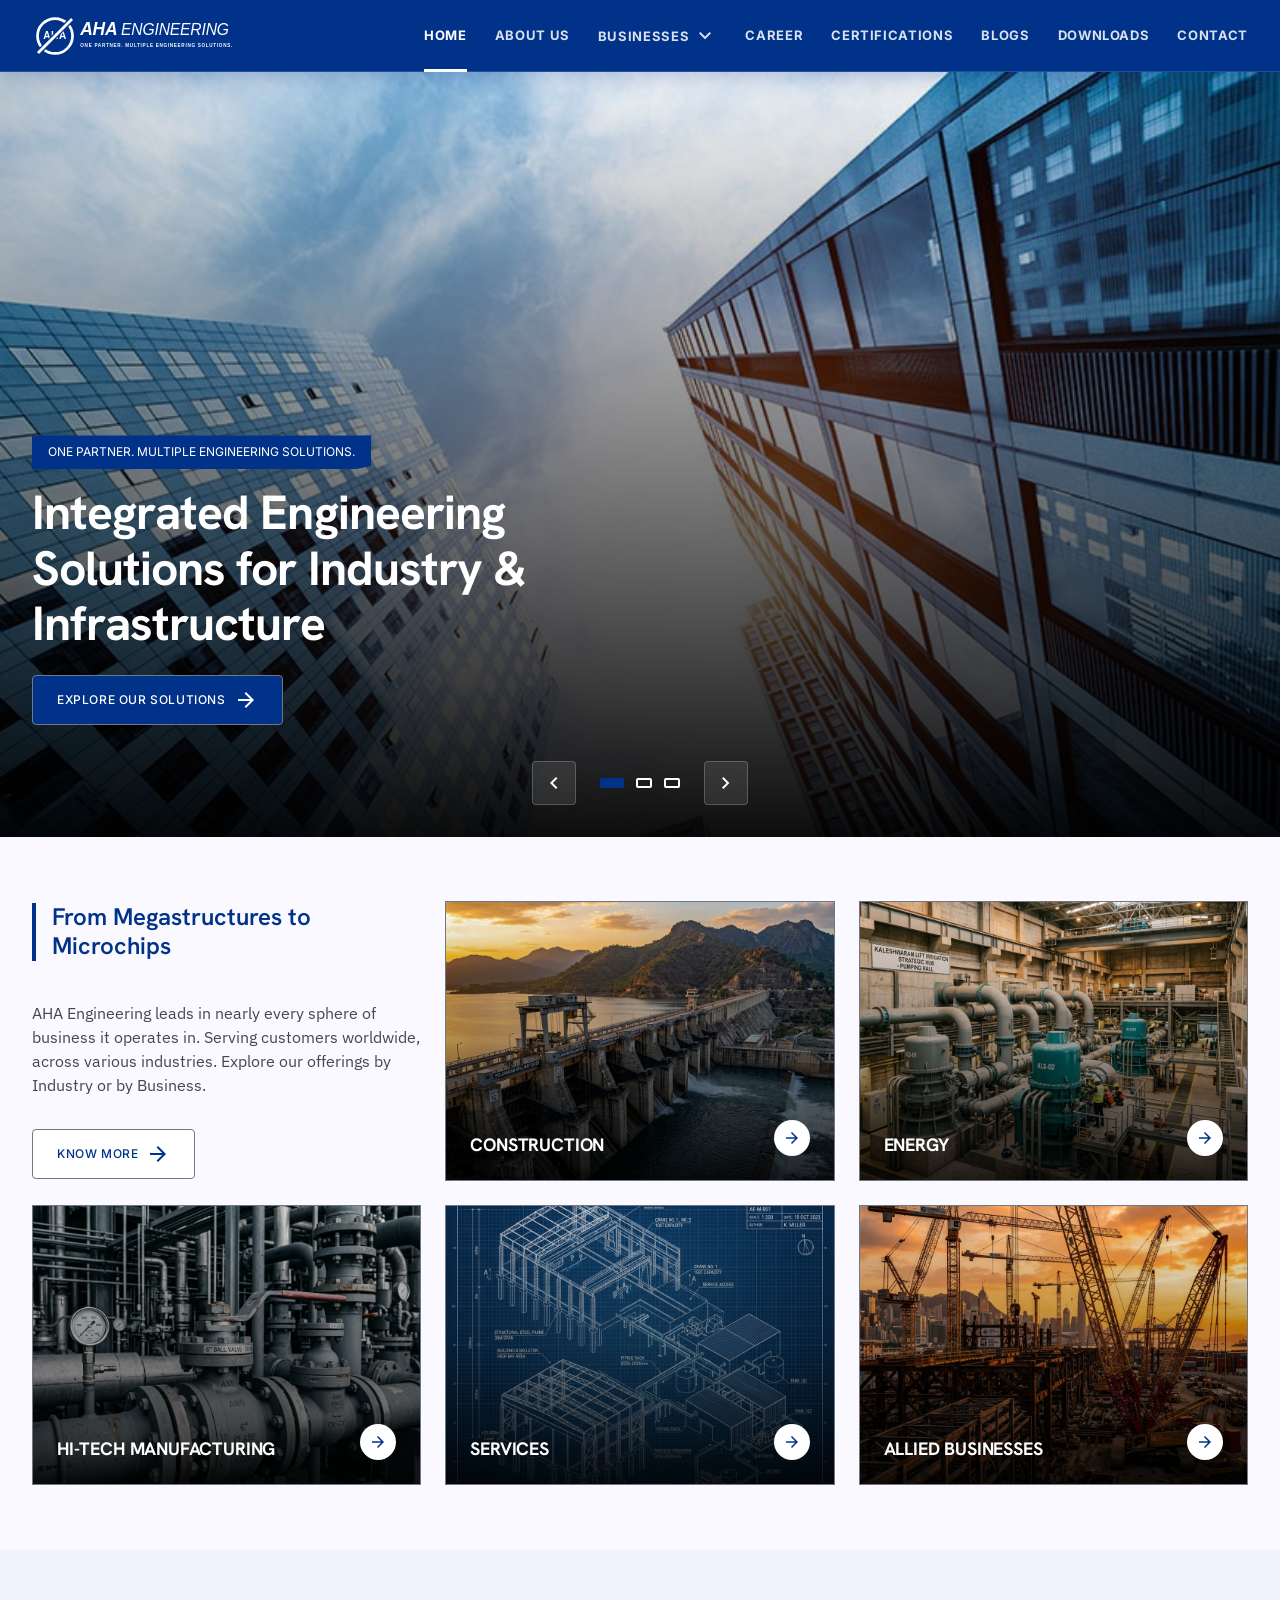
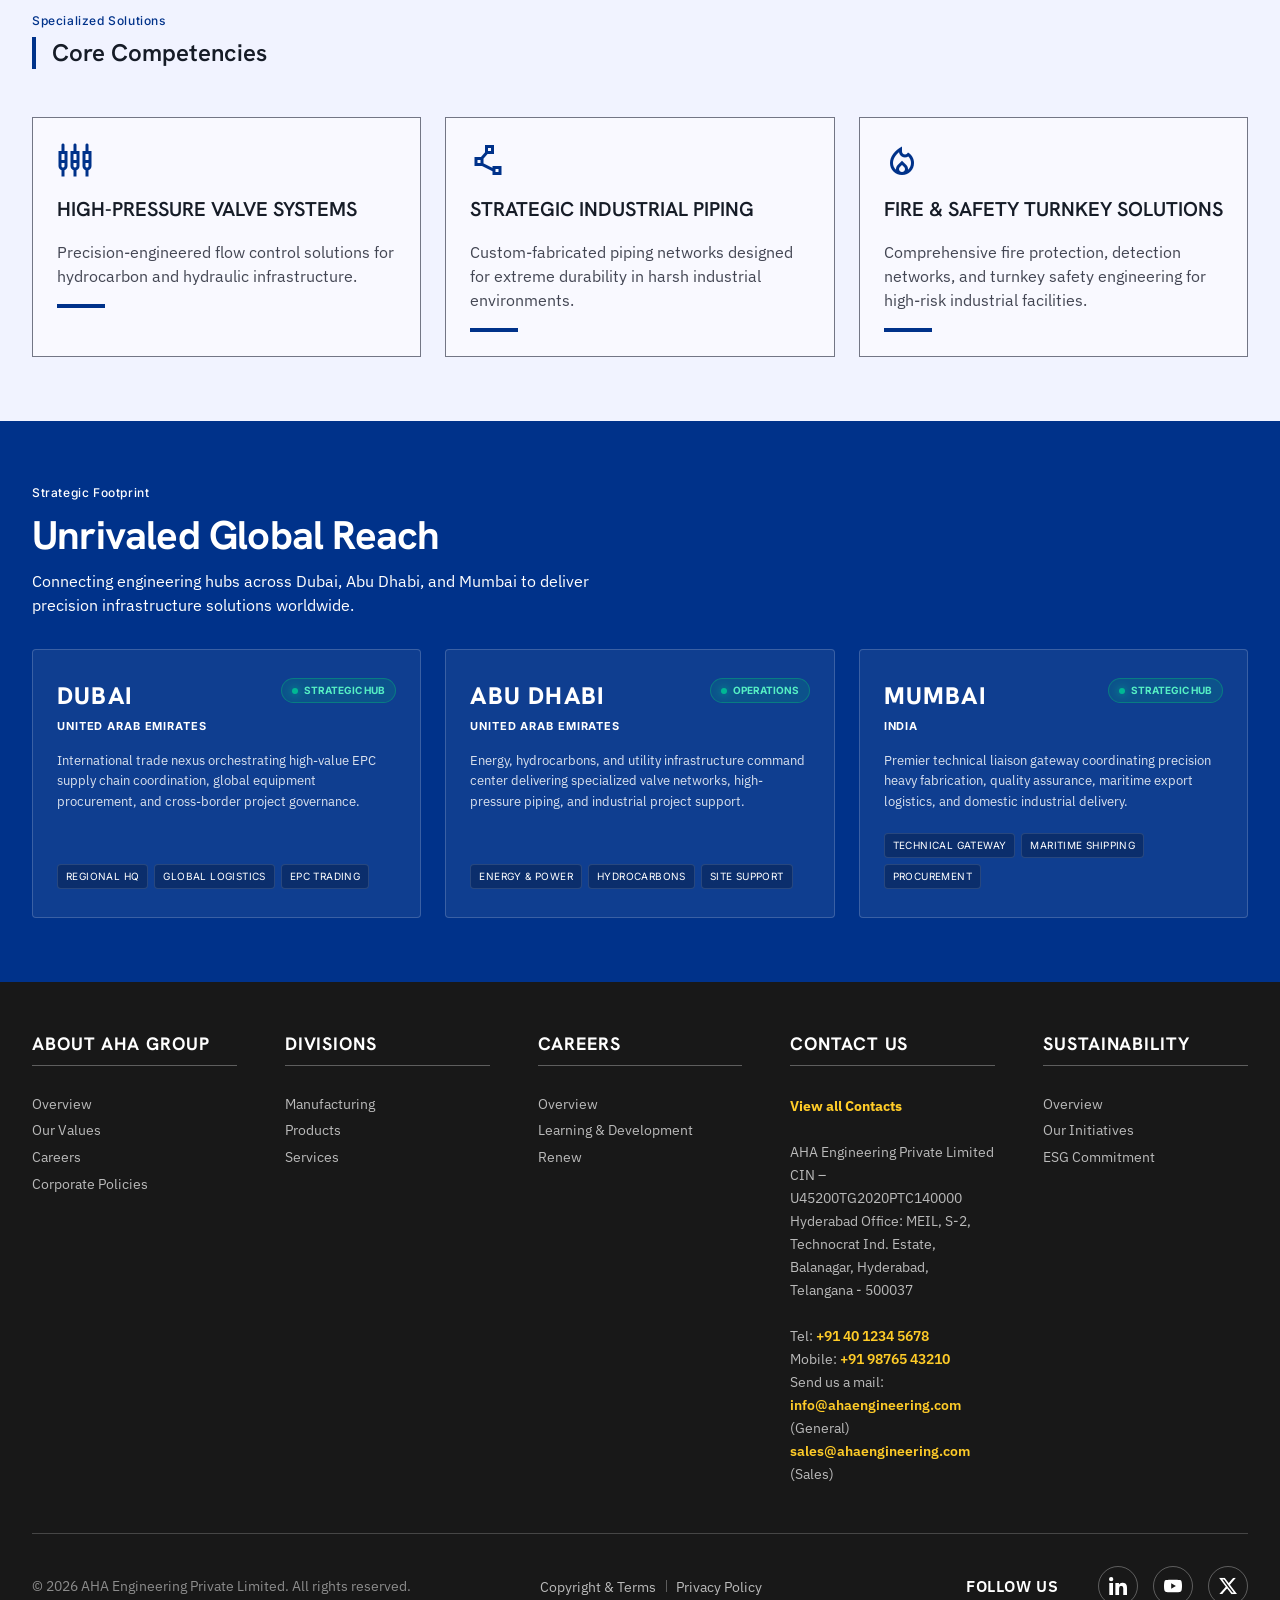
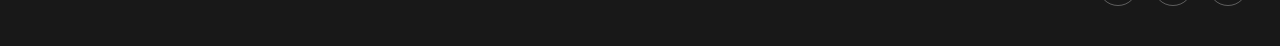
==== commit 1a13979e: "feat: redesign global navigation and update site header styling with new brand assets" ====
--- a/index.html
+++ b/index.html
@@ -1,35 +1,41 @@
 <!DOCTYPE html>
 <html lang="en">
+
 <head>
-  <meta charset="utf-8"/>
-  <meta name="viewport" content="width=device-width, initial-scale=1.0"/>
+  <meta charset="utf-8" />
+  <meta name="viewport" content="width=device-width, initial-scale=1.0" />
   <title>AHA Engineering | Global Infrastructure Leader</title>
-  <meta name="description" content="AHA Engineering is a leading global contractor specializing in high-pressure industrial valves, strategic piping networks, and custom heavy machinery."/>
-  
+  <meta name="description"
+    content="AHA Engineering is a leading global contractor specializing in high-pressure industrial valves, strategic piping networks, and custom heavy machinery." />
+
   <!-- Open Graph / Share Tags -->
-  <meta property="og:title" content="AHA Engineering | Global Infrastructure"/>
-  <meta property="og:description" content="Turnkey infrastructure, energy, and hydrocarbons contractor delivering complex industrial installations globally."/>
-  <meta property="og:type" content="website"/>
-  <meta property="og:image" content="assets/images/hero-home.png"/>
-  
+  <meta property="og:title" content="AHA Engineering | Global Infrastructure" />
+  <meta property="og:description"
+    content="Turnkey infrastructure, energy, and hydrocarbons contractor delivering complex industrial installations globally." />
+  <meta property="og:type" content="website" />
+  <meta property="og:image" content="assets/images/hero-home.png" />
+
   <!-- CSS Stylesheet -->
-  <link rel="stylesheet" href="assets/css/style.css"/>
-  <link href="https://fonts.googleapis.com/css2?family=Material+Symbols+Outlined:wght,FILL@100..700,0..1&display=swap" rel="stylesheet"/>
-  
+  <link rel="stylesheet" href="assets/css/style.css" />
+  <link href="https://fonts.googleapis.com/css2?family=Material+Symbols+Outlined:wght,FILL@100..700,0..1&display=swap"
+    rel="stylesheet" />
+
   <!-- JS Script -->
   <script src="assets/js/main.js" defer></script>
 </head>
+
 <body>
 
   <!-- Top App Bar Header -->
   <header class="header-fixed" id="site-header">
     <div class="header-logo-area">
-      <button class="material-symbols-outlined" id="menu-toggle" aria-label="Open Navigation Menu" style="background: none; border: none; color: var(--color-primary); cursor: pointer; padding: 4px;">menu</button>
+      <button class="material-symbols-outlined" id="menu-toggle" aria-label="Open Navigation Menu"
+        style="background: none; border: none; color: #ffffff; cursor: pointer; padding: 4px;">menu</button>
       <a href="index.html" style="text-decoration: none;">
         <h1 class="header-logo-title">
           <picture>
-            <source srcset="assets/images/logo.webp" type="image/webp">
-            <img src="assets/images/logo.png" class="header-logo" alt="AHA Engineering" width="209" height="46">
+            <source srcset="assets/images/logo-white.svg" type="image/svg+xml">
+            <img src="assets/images/logo-white.svg" class="header-logo" alt="AHA Engineering - One Partner. Multiple Engineering Solutions." width="209" height="46">
           </picture>
         </h1>
       </a>
@@ -37,18 +43,21 @@
     <nav class="desktop-nav">
       <a class="nav-item active" href="index.html">Home</a>
       <a class="nav-item" href="about.html">About us</a>
-      <a class="nav-item" href="careers.html">Career</a>
-      <a class="nav-item" href="contact.html">Contact</a>
       <div class="nav-dropdown">
         <button class="nav-dropdown-btn">
           Businesses <span class="material-symbols-outlined dropdown-icon">expand_more</span>
         </button>
         <div class="nav-dropdown-content">
-          <a class="dropdown-item" href="businesses.html#manufacturing">Products</a>
-          <a class="dropdown-item" href="index.html#projects">Projects</a>
+          <a class="dropdown-item" href="businesses.html">All Businesses</a>
+          <a class="dropdown-item" href="products.html">Products</a>
           <a class="dropdown-item" href="businesses.html#services">Services</a>
         </div>
       </div>
+      <a class="nav-item" href="careers.html">Career</a>
+      <a class="nav-item" href="about.html#certifications">Certifications</a>
+      <a class="nav-item" href="#blogs">Blogs</a>
+      <a class="nav-item" href="#downloads">Downloads</a>
+      <a class="nav-item" href="contact.html">Contact</a>
     </nav>
   </header>
 
@@ -56,8 +65,10 @@
   <div class="sidebar-overlay" id="sidebar-overlay"></div>
   <aside class="sidebar-drawer" id="sidebar-drawer">
     <div class="sidebar-header">
-      <span class="font-headline-lg-mobile text-primary font-bold uppercase tracking-tight" style="color: var(--color-primary);">Navigation</span>
-      <button class="material-symbols-outlined" id="sidebar-close" aria-label="Close Navigation Menu" style="background: none; border: none; color: var(--color-primary); cursor: pointer; padding: 4px;">close</button>
+      <span class="font-headline-lg-mobile text-primary font-bold uppercase tracking-tight"
+        style="color: var(--color-primary);">Navigation</span>
+      <button class="material-symbols-outlined" id="sidebar-close" aria-label="Close Navigation Menu"
+        style="background: none; border: none; color: var(--color-primary); cursor: pointer; padding: 4px;">close</button>
     </div>
     <nav class="sidebar-nav">
       <a class="sidebar-link active" href="index.html">
@@ -71,7 +82,7 @@
           <span class="material-symbols-outlined">layers</span> Businesses
         </div>
         <div class="sidebar-sub-nav">
-          <a class="sidebar-sub-link" href="businesses.html#manufacturing">Products</a>
+          <a class="sidebar-sub-link" href="products.html">Products</a>
           <a class="sidebar-sub-link" href="index.html#projects">Projects</a>
           <a class="sidebar-sub-link" href="businesses.html#services">Services</a>
         </div>
@@ -79,36 +90,48 @@
       <a class="sidebar-link" href="careers.html" id="link-nav-careers">
         <span class="material-symbols-outlined">work</span> Career
       </a>
+      <a class="sidebar-link" href="about.html#certifications">
+        <span class="material-symbols-outlined">verified</span> Certifications
+      </a>
+      <a class="sidebar-link" href="#blogs">
+        <span class="material-symbols-outlined">article</span> Blogs
+      </a>
+      <a class="sidebar-link" href="#downloads">
+        <span class="material-symbols-outlined">download</span> Downloads
+      </a>
       <a class="sidebar-link" href="contact.html">
         <span class="material-symbols-outlined">mail</span> Contact
       </a>
     </nav>
     <div class="sidebar-footer">
-      <p class="font-label-technical text-outline uppercase" style="color: var(--color-outline); margin: 0;">Global Support</p>
-      <p class="font-body-sm text-on-surface-variant" style="color: var(--color-on-surface-variant); margin: 8px 0 0 0; font-weight: 500;">+91 40 2307 6501</p>
+      <p class="font-label-technical text-outline uppercase" style="color: var(--color-outline); margin: 0;">Global
+        Support</p>
+      <p class="font-body-sm text-on-surface-variant"
+        style="color: var(--color-on-surface-variant); margin: 8px 0 0 0; font-weight: 500;">+91 40 2307 6501</p>
     </div>
   </aside>
 
   <!-- Main Content Wrapper -->
   <main class="main-content">
-    
+
     <!-- Hero Section -->
     <section class="hero-section" id="home-hero" style="height: 85vh;">
       <div class="hero-carousel">
-        
+
         <!-- Slide 1 -->
         <div class="hero-slide active" data-index="0">
-          <div class="hero-parallax-bg" style="background-image: url('assets/images/hero-home.png');"></div>
+          <div class="hero-parallax-bg" style="background-image: url('assets/images/hero-home-new.jpg');"></div>
           <div class="hero-overlay"></div>
           <div class="hero-content">
             <div class="industrial-clip">
-              Global Infrastructure Leader
-            </div>
-            <h2 class="font-headline-xl text-white uppercase" style="color: white; margin-bottom: 24px; max-width: 384px;">
-              Engineering the Future of Global Infrastructure
+              One Partner. Multiple Engineering Solutions.
+            </div>
+            <h2 class="font-headline-xl text-white uppercase"
+              style="color: white; margin-bottom: 24px; max-width: 580px; font-size: clamp(32px, 5vw, 48px); line-height: 1.15;">
+              Integrated Engineering Solutions for Industry &amp; Infrastructure
             </h2>
             <div style="display: flex; gap: 16px;">
-              <a href="#competencies" class="btn-primary brutalist-border" id="hero-cta-explore">
+              <a href="businesses.html" class="btn-primary brutalist-border" id="hero-cta-explore">
                 Explore Our Solutions <span class="material-symbols-outlined">arrow_forward</span>
               </a>
             </div>
@@ -123,7 +146,8 @@
             <div class="industrial-clip">
               Pioneering Energy & Utilities
             </div>
-            <h2 class="font-headline-xl text-white uppercase" style="color: white; margin-bottom: 24px; max-width: 384px;">
+            <h2 class="font-headline-xl text-white uppercase"
+              style="color: white; margin-bottom: 24px; max-width: 384px;">
               Delivering Sustainable Power and Water Grid Systems
             </h2>
             <div style="display: flex; gap: 16px;">
@@ -142,7 +166,8 @@
             <div class="industrial-clip">
               Turnkey Hydrocarbon Engineering
             </div>
-            <h2 class="font-headline-xl text-white uppercase" style="color: white; margin-bottom: 24px; max-width: 384px;">
+            <h2 class="font-headline-xl text-white uppercase"
+              style="color: white; margin-bottom: 24px; max-width: 384px;">
               High-Pressure Systems and Extreme Scale Piping
             </h2>
             <div style="display: flex; gap: 16px;">
@@ -177,13 +202,16 @@
         <div class="megastructures-layout">
           <!-- Intro Text Block -->
           <div class="megastructures-intro">
-            <h3 class="font-headline-lg-mobile text-primary uppercase headline-border-left" style="color: var(--color-primary); margin-bottom: 24px; line-height: 1.2;">
+            <h3 class="font-headline-lg-mobile text-primary uppercase headline-border-left"
+              style="color: var(--color-primary); margin-bottom: 24px; line-height: 1.2;">
               From Megastructures to Microchips
             </h3>
-            <p class="font-body-md text-on-surface-variant" style="color: var(--color-on-surface-variant); margin-bottom: 32px; max-width: 480px;">
-              AHA Engineering leads in nearly every sphere of business it operates in. Serving customers in more than 50 countries, across various industries. Explore our offerings by Industry or by Business.
+            <p class="font-body-md text-on-surface-variant"
+              style="color: var(--color-on-surface-variant); margin-bottom: 32px; max-width: 480px;">
+              AHA Engineering leads in nearly every sphere of business it operates in. Serving customers worldwide, across various industries. Explore our offerings by Industry or by Business.
             </p>
-            <a href="about.html" class="btn-secondary brutalist-border" id="megastructures-know-more" style="align-self: flex-start; padding: 12px 24px;">
+            <a href="businesses.html" class="btn-secondary brutalist-border" id="megastructures-know-more"
+              style="align-self: flex-start; padding: 12px 24px;">
               Know More <span class="material-symbols-outlined">arrow_forward</span>
             </a>
           </div>
@@ -258,11 +286,13 @@
     </section>
 
     <!-- Core Competencies -->
-    <section class="py-16 scroll-animate" id="competencies" style="background-color: var(--color-surface-container-low);">
+    <section class="py-16 scroll-animate" id="competencies"
+      style="background-color: var(--color-surface-container-low);">
       <div class="container-grid">
         <div style="display: flex; flex-direction: column; gap: 8px; margin-bottom: 48px;">
           <span class="font-label-technical uppercase" style="color: var(--color-primary);">Specialized Solutions</span>
-          <h3 class="font-headline-lg-mobile text-headline-lg-mobile uppercase headline-border-left">Core Competencies</h3>
+          <h3 class="font-headline-lg-mobile text-headline-lg-mobile uppercase headline-border-left">Core Competencies
+          </h3>
         </div>
         <div class="competencies-grid">
           <!-- Valve Systems Card -->
@@ -279,11 +309,11 @@
             <p>Custom-fabricated piping networks designed for extreme durability in harsh industrial environments.</p>
             <div class="competency-card-line"></div>
           </div>
-          <!-- Heavy Machinery Card -->
-          <div class="competency-card brutalist-border" onclick="location.href='contact.html?segment=machinery'">
-            <span class="material-symbols-outlined">engineering</span>
-            <h4>Custom Machineries</h4>
-            <p>Advanced mechanical units and heavy-duty fabrication for large-scale energy and hydro projects.</p>
+          <!-- Fire & Safety Turnkey Solutions Card -->
+          <div class="competency-card brutalist-border" onclick="location.href='businesses.html#services'">
+            <span class="material-symbols-outlined">local_fire_department</span>
+            <h4>Fire &amp; Safety Turnkey Solutions</h4>
+            <p>Comprehensive fire protection, detection networks, and turnkey safety engineering for high-risk industrial facilities.</p>
             <div class="competency-card-line"></div>
           </div>
         </div>
@@ -292,90 +322,84 @@
 
     <!-- Global Network Reach -->
     <section class="py-16 scroll-animate" id="network" style="background-color: var(--color-primary); color: white;">
-      <div class="container-grid" style="display: grid; grid-template-columns: 1fr; gap: 48px;">
-        <div style="display: flex; flex-direction: column; justify-content: center; gap: 16px;">
-          <span class="font-label-technical uppercase" style="color: var(--color-primary-fixed-dim);">Network Expansion</span>
-          <h3 class="font-headline-xl uppercase" style="color: white; line-height: 1.1;">Unrivaled Global Reach</h3>
-          <p class="font-body-md text-primary-fixed" style="color: var(--color-primary-fixed); margin: 0; max-width: 480px;">
-            Our logistics and transportation network ensures technical precision is delivered to the most remote infrastructure sites worldwide.
+      <div class="container-grid">
+        <div style="display: flex; flex-direction: column; gap: 12px; margin-bottom: 32px;">
+          <span class="font-label-technical uppercase" style="color: var(--color-primary-fixed-dim);">Strategic Footprint</span>
+          <h3 class="font-headline-xl uppercase" style="color: white; line-height: 1.1; margin: 0;">Unrivaled Global Reach</h3>
+          <p class="font-body-md text-primary-fixed" style="color: var(--color-primary-fixed); margin: 0; max-width: 600px;">
+            Connecting engineering hubs across Dubai, Abu Dhabi, and Mumbai to deliver precision infrastructure solutions worldwide.
           </p>
         </div>
-        
-        <!-- Network Simulation Graphic Box -->
-        <div style="display: flex; justify-content: center; align-items: center;">
-          <div class="network-box brutalist-border" style="width: 100%; max-width: 400px;">
-            <div class="network-dots"></div>
-            <div style="z-index: 10; text-align: center; display: flex; flex-direction: column; align-items: center;">
-              <span class="material-symbols-outlined" style="font-size: 72px; color: var(--color-primary-fixed-dim); margin-bottom: 16px;">public</span>
-              <div class="network-badge badge-hyd">HYDERABAD</div>
-              <div class="network-badge badge-dub">DUBAI</div>
-              <div class="network-badge badge-sing">SINGAPORE</div>
-              <div class="network-badge badge-lon">LONDON</div>
-            </div>
-          </div>
-        </div>
-      </div>
-    </section>
-
-    <!-- Landmark Projects -->
-    <section class="py-16 scroll-animate" id="projects">
-      <div class="container-grid">
-        <div style="display: flex; justify-content: space-between; align-items: flex-end; margin-bottom: 48px;">
-          <div>
-            <span class="font-label-technical uppercase" style="color: var(--color-primary);">Project Portfolio</span>
-            <h3 class="font-headline-xl uppercase">Landmark Work</h3>
-          </div>
-          <span class="material-symbols-outlined" style="font-size: 36px; color: var(--color-outline-variant);">grid_view</span>
-        </div>
-        
-        <div class="projects-grid">
-          <!-- Project 1 -->
-          <div style="display: flex; flex-direction: column; gap: 16px; margin-bottom: 32px;">
-            <div class="brutalist-border" style="position: relative; height: 256px; overflow: hidden;">
-              <img src="assets/images/project-polavaram.png" alt="Polavaram Spillway Dam Project" class="leader-img" style="width: 100%; height: 100%; object-fit: cover;" width="800" height="600"/>
-              <div style="position: absolute; top: 16px; left: 16px; background-color: var(--color-primary); color: white; padding: 4px 12px; font-family: var(--font-technical); font-size: 10px; text-transform: uppercase;">In Progress</div>
-            </div>
+
+        <div class="global-reach-wrapper">
+          <!-- Hub 1: Dubai -->
+          <div class="global-hub-card">
             <div>
-              <h4 class="font-headline-lg-mobile uppercase" style="color: var(--color-primary); margin-bottom: 8px;">Polavaram Irrigation Complex</h4>
-              <p class="font-body-md text-on-surface-variant" style="color: var(--color-on-surface-variant); margin-bottom: 16px;">
-                A massive spillway engineering marvel designed to regulate seasonal water flow and energy generation.
+              <div class="hub-card-header">
+                <div>
+                  <h4 class="hub-city-name">Dubai</h4>
+                  <div class="hub-country">United Arab Emirates</div>
+                </div>
+                <span class="hub-status-pill">
+                  <span class="hub-status-dot"></span> Strategic Hub
+                </span>
+              </div>
+              <p class="hub-body">
+                International trade nexus orchestrating high-value EPC supply chain coordination, global equipment procurement, and cross-border project governance.
               </p>
-              <a href="#" class="font-label-technical uppercase" style="color: var(--color-primary); text-decoration: none; font-weight: 700; display: inline-flex; align-items: center; gap: 8px;">
-                View Case Study <span class="material-symbols-outlined" style="font-size: 14px;">open_in_new</span>
-              </a>
-            </div>
-          </div>
-          
-          <!-- Project 2 -->
-          <div style="display: flex; flex-direction: column; gap: 16px;">
-            <div class="brutalist-border" style="position: relative; height: 256px; overflow: hidden;">
-              <img src="assets/images/project-kaleshwaram.png" alt="Kaleshwaram Lift Irrigation Pumping Hall" class="leader-img" style="width: 100%; height: 100%; object-fit: cover;" width="800" height="600"/>
-              <div style="position: absolute; top: 16px; left: 16px; background-color: var(--color-primary-container); border: 1px solid var(--color-primary); color: white; padding: 4px 12px; font-family: var(--font-technical); font-size: 10px; text-transform: uppercase;">Completed</div>
-            </div>
+            </div>
+            <div class="hub-tags">
+              <span class="hub-tag">Regional HQ</span>
+              <span class="hub-tag">Global Logistics</span>
+              <span class="hub-tag">EPC Trading</span>
+            </div>
+          </div>
+
+          <!-- Hub 2: Abu Dhabi -->
+          <div class="global-hub-card">
             <div>
-              <h4 class="font-headline-lg-mobile uppercase" style="color: var(--color-primary); margin-bottom: 8px;">Kaleshwaram Strategic Hub</h4>
-              <p class="font-body-md text-on-surface-variant" style="color: var(--color-on-surface-variant); margin-bottom: 16px;">
-                World-class lift irrigation infrastructure showcasing AHA's capability in heavy machinery installation.
+              <div class="hub-card-header">
+                <div>
+                  <h4 class="hub-city-name">Abu Dhabi</h4>
+                  <div class="hub-country">United Arab Emirates</div>
+                </div>
+                <span class="hub-status-pill">
+                  <span class="hub-status-dot"></span> Operations
+                </span>
+              </div>
+              <p class="hub-body">
+                Energy, hydrocarbons, and utility infrastructure command center delivering specialized valve networks, high-pressure piping, and industrial project support.
               </p>
-              <a href="#" class="font-label-technical uppercase" style="color: var(--color-primary); text-decoration: none; font-weight: 700; display: inline-flex; align-items: center; gap: 8px;">
-                View Case Study <span class="material-symbols-outlined" style="font-size: 14px;">open_in_new</span>
-              </a>
-            </div>
-          </div>
-        </div>
-      </div>
-    </section>
-
-    <!-- Call To Action -->
-    <section class="py-16 scroll-animate" id="cta-landing" style="background-color: var(--color-surface-container-high); border-top: 4px solid var(--color-primary);">
-      <div class="container-grid" style="text-align: center;">
-        <h3 class="font-headline-xl uppercase" style="margin-bottom: 24px; line-height: 1.1;">Partner With Global Experts</h3>
-        <p class="font-body-md text-on-surface-variant" style="color: var(--color-on-surface-variant); margin-bottom: 40px; max-width: 640px; margin-left: auto; margin-right: auto;">
-          We bring technical excellence and structural integrity to every project, regardless of scale.
-        </p>
-        <div style="display: flex; flex-direction: column; gap: 16px; max-width: 320px; margin: 0 auto;">
-          <a href="#competencies" class="btn-primary brutalist-border brutalist-shadow" style="justify-content: center; padding: 16px 24px;">Explore Our Solutions</a>
-          <a href="contact.html" class="btn-secondary brutalist-border brutalist-shadow" style="justify-content: center; padding: 16px 24px;">Contact Divisions</a>
+            </div>
+            <div class="hub-tags">
+              <span class="hub-tag">Energy &amp; Power</span>
+              <span class="hub-tag">Hydrocarbons</span>
+              <span class="hub-tag">Site Support</span>
+            </div>
+          </div>
+
+          <!-- Hub 3: Mumbai -->
+          <div class="global-hub-card">
+            <div>
+              <div class="hub-card-header">
+                <div>
+                  <h4 class="hub-city-name">Mumbai</h4>
+                  <div class="hub-country">India</div>
+                </div>
+                <span class="hub-status-pill">
+                  <span class="hub-status-dot"></span> Strategic Hub
+                </span>
+              </div>
+              <p class="hub-body">
+                Premier technical liaison gateway coordinating precision heavy fabrication, quality assurance, maritime export logistics, and domestic industrial delivery.
+              </p>
+            </div>
+            <div class="hub-tags">
+              <span class="hub-tag">Technical Gateway</span>
+              <span class="hub-tag">Maritime Shipping</span>
+              <span class="hub-tag">Procurement</span>
+            </div>
+          </div>
         </div>
       </div>
     </section>
@@ -384,6 +408,10 @@
 
   <!-- Global Footer -->
   <footer class="footer-row">
+
+
+
+
     <div class="footer__section">
       <div class="container-grid">
         <div class="footer__wrapper">
@@ -397,31 +425,27 @@
               <div class="link__item"><a href="about.html">Corporate Policies</a></div>
             </div>
           </div>
-          
+
           <!-- Column 2: Divisions -->
           <div class="col__block">
             <a class="footer__title" href="businesses.html">Divisions</a>
             <div class="footer__list">
-              <div class="link__item"><a href="businesses.html#construction">Infrastructure</a></div>
-              <div class="link__item"><a href="businesses.html#energy">Energy</a></div>
-              <div class="link__item"><a href="businesses.html#manufacturing">Hydrocarbons</a></div>
               <div class="link__item"><a href="businesses.html#manufacturing">Manufacturing</a></div>
-              <div class="link__item"><a href="businesses.html">Services</a></div>
-            </div>
-          </div>
-          
+              <div class="link__item"><a href="products.html">Products</a></div>
+              <div class="link__item"><a href="businesses.html#services">Services</a></div>
+            </div>
+          </div>
+
           <!-- Column 3: Careers -->
           <div class="col__block">
             <a class="footer__title" href="careers.html">Careers</a>
             <div class="footer__list">
               <div class="link__item"><a href="careers.html#overview">Overview</a></div>
-              <div class="link__item"><a href="careers.html#campus">Campus Engage</a></div>
               <div class="link__item"><a href="careers.html#learning">Learning &amp; Development</a></div>
-              <div class="link__item"><a href="careers.html#diversity">Diversity, Equity &amp; Inclusion</a></div>
               <div class="link__item"><a href="careers.html#renew">Renew</a></div>
             </div>
           </div>
-          
+
           <!-- Column 4: Contact Us -->
           <div class="col__block">
             <div class="footer__title">Contact Us</div>
@@ -443,7 +467,7 @@
               </div>
             </div>
           </div>
-          
+
           <!-- Column 5: Sustainability -->
           <div class="col__block">
             <a class="footer__title" href="about.html">Sustainability</a>
@@ -456,7 +480,7 @@
         </div>
       </div>
     </div>
-    
+
     <div class="bottom_footer">
       <div class="container-grid">
         <div class="bottom_inner_wrap">
@@ -465,14 +489,24 @@
             <ul class="social_media">
               <li>
                 <a aria-label="LinkedIn Link" target="_blank" rel="noreferrer noopener" href="https://www.linkedin.com">
-                  <svg id="Group_35347" data-name="Group 35347" xmlns="http://www.w3.org/2000/svg" xmlns:xlink="http://www.w3.org/1999/xlink" viewBox="0 0 17.518 17.485">
+                  <svg id="Group_35347" data-name="Group 35347" xmlns="http://www.w3.org/2000/svg"
+                    xmlns:xlink="http://www.w3.org/1999/xlink" viewBox="0 0 17.518 17.485">
                     <defs>
-                      <clipPath id="clip-path-li"><rect id="Rectangle_16386_li" data-name="Rectangle 16386" width="17.518" height="17.485" fill="#fff"></rect></clipPath>
+                      <clipPath id="clip-path-li">
+                        <rect id="Rectangle_16386_li" data-name="Rectangle 16386" width="17.518" height="17.485"
+                          fill="#fff"></rect>
+                      </clipPath>
                     </defs>
                     <g id="Group_35346_li" data-name="Group 35346" clip-path="url(#clip-path-li)">
-                      <path id="Path_36712_li" data-name="Path 36712" d="M159.358,141.6h3.477v1.6a1.6,1.6,0,0,0,.109-.128,3.689,3.689,0,0,1,2.888-1.739,5.523,5.523,0,0,1,2.155.192,3.3,3.3,0,0,1,2.305,2.322,9.87,9.87,0,0,1,.371,3.037c0,2.061,0,4.122,0,6.183,0,.156-.036.213-.2.212q-1.623-.011-3.246,0c-.172,0-.2-.063-.2-.215q.006-2.926,0-5.853a4.927,4.927,0,0,0-.2-1.555,1.506,1.506,0,0,0-1.483-1.127,3.413,3.413,0,0,0-.885.071,1.761,1.761,0,0,0-1.342,1.547,8.312,8.312,0,0,0-.119,1.449c-.013,1.815-.008,3.63,0,5.444,0,.184-.045.241-.234.239-1.063-.009-2.125,0-3.188,0h-.207Z" transform="translate(-153.149 -135.8)" fill="#fff"></path>
-                      <path id="Path_36713_li" data-name="Path 36713" d="M10.953,160.313c-.078,0-.141.009-.2.009-1.069,0-2.138,0-3.208,0-.172,0-.217-.045-.217-.217q.007-5.629,0-11.258c0-.168.039-.221.215-.219,1.069.008,2.138,0,3.208,0h.207Z" transform="translate(-7.039 -142.841)" fill="#fff"></path>
-                      <path id="Path_36714_li" data-name="Path 36714" d="M4.211,2.109A2.106,2.106,0,1,1,2.116,0,2.1,2.1,0,0,1,4.211,2.109" transform="translate(0.001 0)" fill="#fff"></path>
+                      <path id="Path_36712_li" data-name="Path 36712"
+                        d="M159.358,141.6h3.477v1.6a1.6,1.6,0,0,0,.109-.128,3.689,3.689,0,0,1,2.888-1.739,5.523,5.523,0,0,1,2.155.192,3.3,3.3,0,0,1,2.305,2.322,9.87,9.87,0,0,1,.371,3.037c0,2.061,0,4.122,0,6.183,0,.156-.036.213-.2.212q-1.623-.011-3.246,0c-.172,0-.2-.063-.2-.215q.006-2.926,0-5.853a4.927,4.927,0,0,0-.2-1.555,1.506,1.506,0,0,0-1.483-1.127,3.413,3.413,0,0,0-.885.071,1.761,1.761,0,0,0-1.342,1.547,8.312,8.312,0,0,0-.119,1.449c-.013,1.815-.008,3.63,0,5.444,0,.184-.045.241-.234.239-1.063-.009-2.125,0-3.188,0h-.207Z"
+                        transform="translate(-153.149 -135.8)" fill="#fff"></path>
+                      <path id="Path_36713_li" data-name="Path 36713"
+                        d="M10.953,160.313c-.078,0-.141.009-.2.009-1.069,0-2.138,0-3.208,0-.172,0-.217-.045-.217-.217q.007-5.629,0-11.258c0-.168.039-.221.215-.219,1.069.008,2.138,0,3.208,0h.207Z"
+                        transform="translate(-7.039 -142.841)" fill="#fff"></path>
+                      <path id="Path_36714_li" data-name="Path 36714"
+                        d="M4.211,2.109A2.106,2.106,0,1,1,2.116,0,2.1,2.1,0,0,1,4.211,2.109"
+                        transform="translate(0.001 0)" fill="#fff"></path>
                     </g>
                   </svg>
                 </a>
@@ -480,18 +514,26 @@
               <li>
                 <a aria-label="Youtube Link" target="_blank" rel="noreferrer noopener" href="https://www.youtube.com">
                   <svg xmlns="http://www.w3.org/2000/svg" viewBox="0 0 23.219 16.253">
-                    <path id="Path_15698_yt" data-name="Path 15698" d="M1661.921,474.511a2.909,2.909,0,0,0-2.053-2.053c-1.811-.485-9.071-.485-9.071-.485s-7.261,0-9.072.485a2.91,2.91,0,0,0-2.053,2.053,32.481,32.481,0,0,0,0,11.177,2.911,2.911,0,0,0,2.053,2.053c1.811.485,9.072.485,9.072.485s7.26,0,9.071-.485a2.91,2.91,0,0,0,2.053-2.053,32.433,32.433,0,0,0,0-11.177Zm-13.446,9.071v-6.966l6.032,3.483Z" transform="translate(-1639.188 -471.973)" fill="#fff"></path>
+                    <path id="Path_15698_yt" data-name="Path 15698"
+                      d="M1661.921,474.511a2.909,2.909,0,0,0-2.053-2.053c-1.811-.485-9.071-.485-9.071-.485s-7.261,0-9.072.485a2.91,2.91,0,0,0-2.053,2.053,32.481,32.481,0,0,0,0,11.177,2.911,2.911,0,0,0,2.053,2.053c1.811.485,9.072.485,9.072.485s7.26,0,9.071-.485a2.91,2.91,0,0,0,2.053-2.053,32.433,32.433,0,0,0,0-11.177Zm-13.446,9.071v-6.966l6.032,3.483Z"
+                      transform="translate(-1639.188 -471.973)" fill="#fff"></path>
                   </svg>
                 </a>
               </li>
               <li>
                 <a target="_blank" aria-label="Twitter Link" rel="noreferrer noopener" href="https://x.com">
-                  <svg id="Group_35345" data-name="Group 35345" xmlns="http://www.w3.org/2000/svg" xmlns:xlink="http://www.w3.org/1999/xlink" viewBox="0 0 17.928 16.206">
+                  <svg id="Group_35345" data-name="Group 35345" xmlns="http://www.w3.org/2000/svg"
+                    xmlns:xlink="http://www.w3.org/1999/xlink" viewBox="0 0 17.928 16.206">
                     <defs>
-                      <clipPath id="clip-path-tw"><rect id="Rectangle_16385_tw" data-name="Rectangle 16385" width="17.928" height="16.205" fill="#fff"></rect></clipPath>
+                      <clipPath id="clip-path-tw">
+                        <rect id="Rectangle_16385_tw" data-name="Rectangle 16385" width="17.928" height="16.205"
+                          fill="#fff"></rect>
+                      </clipPath>
                     </defs>
                     <g id="Group_35344_tw" data-name="Group 35344" clip-path="url(#clip-path-tw)">
-                      <path id="Path_36711_tw" data-name="Path 36711" d="M0,0H.236c1.745,0,3.491,0,5.236,0A.389.389,0,0,1,5.82.183q1.812,2.4,3.631,4.8c.042.056.087.11.15.188.263-.3.519-.588.773-.879Q12.2,2.2,14.032.114a.327.327,0,0,1,.215-.1C15.1,0,15.963,0,16.885,0L10.877,6.869l7.05,9.31c-.1.008-.165.016-.23.016q-2.554,0-5.108.01a.335.335,0,0,1-.3-.151q-2.07-2.713-4.149-5.42c-.017-.022-.036-.043-.07-.084-.27.306-.536.606-.8.908q-2,2.289-4,4.581a.388.388,0,0,1-.324.154c-.809,0-1.618,0-2.426,0-.033,0-.066-.007-.141-.016L6.781,8.862,0,0M3.241,1.575c.055.08.082.122.112.162L6.817,6.259q3.121,4.076,6.244,8.152c.044.058.114.134.173.135.465.011.93.006,1.433.006-.062-.088-.1-.145-.14-.2L8.8,6.794Q6.886,4.26,4.966,1.728c-.047-.062-.121-.145-.185-.146-.5-.012-1-.007-1.541-.007" transform="translate(0 0)" fill="#fff"></path>
+                      <path id="Path_36711_tw" data-name="Path 36711"
+                        d="M0,0H.236c1.745,0,3.491,0,5.236,0A.389.389,0,0,1,5.82.183q1.812,2.4,3.631,4.8c.042.056.087.11.15.188.263-.3.519-.588.773-.879Q12.2,2.2,14.032.114a.327.327,0,0,1,.215-.1C15.1,0,15.963,0,16.885,0L10.877,6.869l7.05,9.31c-.1.008-.165.016-.23.016q-2.554,0-5.108.01a.335.335,0,0,1-.3-.151q-2.07-2.713-4.149-5.42c-.017-.022-.036-.043-.07-.084-.27.306-.536.606-.8.908q-2,2.289-4,4.581a.388.388,0,0,1-.324.154c-.809,0-1.618,0-2.426,0-.033,0-.066-.007-.141-.016L6.781,8.862,0,0M3.241,1.575c.055.08.082.122.112.162L6.817,6.259q3.121,4.076,6.244,8.152c.044.058.114.134.173.135.465.011.93.006,1.433.006-.062-.088-.1-.145-.14-.2L8.8,6.794Q6.886,4.26,4.966,1.728c-.047-.062-.121-.145-.185-.146-.5-.012-1-.007-1.541-.007"
+                        transform="translate(0 0)" fill="#fff"></path>
                     </g>
                   </svg>
                 </a>
@@ -513,4 +555,5 @@
   </footer>
 
 </body>
-</html>
+
+</html>
--- a/assets/css/style.css
+++ b/assets/css/style.css
@@ -170,10 +170,9 @@
   left: 0;
   right: 0;
   height: 72px;
-  background-color: rgba(249, 249, 255, 0.9);
-  backdrop-filter: blur(12px);
-  -webkit-backdrop-filter: blur(12px);
-  border-bottom: 1px solid var(--color-outline-variant);
+  background-color: var(--color-primary);
+  border-bottom: 1px solid rgba(255, 255, 255, 0.15);
+  box-shadow: 0 4px 20px rgba(0, 50, 138, 0.25);
   z-index: 50;
   display: flex;
   justify-content: space-between;
@@ -223,7 +222,7 @@
   .desktop-nav {
     display: flex;
     align-items: center;
-    gap: 32px;
+    gap: 28px;
     height: 100%;
   }
 
@@ -238,7 +237,7 @@
 }
 
 .nav-item {
-  color: var(--color-outline);
+  color: rgba(255, 255, 255, 0.85);
   text-decoration: none;
   font-family: var(--font-technical);
   font-size: 13px;
@@ -254,7 +253,7 @@
 }
 
 .nav-item:hover {
-  color: var(--color-primary);
+  color: #ffffff;
 }
 
 .nav-item::after {
@@ -264,7 +263,7 @@
   left: 0;
   width: 100%;
   height: 3px;
-  background-color: var(--color-primary);
+  background-color: #ffffff;
   transform: scaleX(0);
   transition: transform 0.3s cubic-bezier(0.16, 1, 0.3, 1);
 }
@@ -275,7 +274,7 @@
 }
 
 .nav-item.active {
-  color: var(--color-primary);
+  color: #ffffff;
 }
 
 /* Dropdown styling */
@@ -289,7 +288,7 @@
 .nav-dropdown-btn {
   background: none;
   border: none;
-  color: var(--color-outline);
+  color: rgba(255, 255, 255, 0.85);
   font-family: var(--font-technical);
   font-size: 13px;
   font-weight: 700;
@@ -306,7 +305,7 @@
 }
 
 .nav-dropdown:hover .nav-dropdown-btn {
-  color: var(--color-primary);
+  color: #ffffff;
 }
 
 .nav-dropdown-btn::after {
@@ -316,7 +315,7 @@
   left: 0;
   width: 100%;
   height: 3px;
-  background-color: var(--color-primary);
+  background-color: #ffffff;
   transform: scaleX(0);
   transition: transform 0.3s cubic-bezier(0.16, 1, 0.3, 1);
 }
@@ -327,7 +326,7 @@
 }
 
 .nav-dropdown.active .nav-dropdown-btn {
-  color: var(--color-primary);
+  color: #ffffff;
 }
 
 .dropdown-icon {
@@ -821,43 +820,136 @@
   background-color: white;
 }
 
-/* Network Section */
-.network-box {
-  background-color: var(--color-primary-container);
-  border: 1px solid var(--color-outline);
+/* Redesigned Executive Global Presence Section */
+.global-reach-wrapper {
+  display: grid;
+  grid-template-columns: 1fr;
+  gap: 24px;
+  margin-top: 32px;
+}
+
+@media (min-width: 768px) {
+  .global-reach-wrapper {
+    grid-template-columns: repeat(3, 1fr);
+  }
+}
+
+.global-hub-card {
+  background: rgba(255, 255, 255, 0.06);
+  border: 1px solid rgba(255, 255, 255, 0.18);
+  border-radius: var(--rounded-default);
+  padding: 28px 24px;
   position: relative;
   overflow: hidden;
-  display: flex;
-  align-items: center;
-  justify-content: center;
-  aspect-ratio: 1;
-}
-
-.network-dots {
+  transition: transform 0.3s ease, border-color 0.3s ease, background-color 0.3s ease;
+  display: flex;
+  flex-direction: column;
+  justify-content: space-between;
+}
+
+.global-hub-card::before {
+  content: '';
   position: absolute;
-  inset: 0;
-  opacity: 0.15;
-  background-image: radial-gradient(var(--color-primary-fixed-dim) 1.5px, transparent 1.5px);
-  background-size: 20px 20px;
-}
-
-.network-badge {
-  background-color: rgba(0, 0, 0, 0.6);
-  backdrop-filter: blur(4px);
-  padding: 6px 12px;
-  border: 1px solid var(--color-outline);
+  top: 0;
+  left: 0;
+  width: 100%;
+  height: 3px;
+  background: linear-gradient(90deg, #ffffff, var(--color-primary-fixed-dim));
+  opacity: 0.8;
+}
+
+.global-hub-card:hover {
+  transform: translateY(-4px);
+  background: rgba(255, 255, 255, 0.12);
+  border-color: rgba(255, 255, 255, 0.4);
+}
+
+.hub-card-header {
+  display: flex;
+  justify-content: space-between;
+  align-items: flex-start;
+  margin-bottom: 16px;
+}
+
+.hub-city-name {
+  font-family: var(--font-headline);
+  font-size: 24px;
+  font-weight: 800;
+  text-transform: uppercase;
+  letter-spacing: 0.05em;
+  color: #ffffff;
+  margin: 0;
+}
+
+.hub-country {
+  font-family: var(--font-technical);
+  font-size: 11px;
+  text-transform: uppercase;
+  color: var(--color-primary-fixed-dim);
+  letter-spacing: 0.08em;
+  font-weight: 700;
+  margin-top: 4px;
+}
+
+.hub-status-pill {
+  display: inline-flex;
+  align-items: center;
+  gap: 6px;
+  padding: 4px 10px;
+  border-radius: 999px;
+  background: rgba(0, 200, 115, 0.15);
+  border: 1px solid rgba(0, 200, 115, 0.35);
   font-family: var(--font-technical);
   font-size: 10px;
   text-transform: uppercase;
-  color: white;
-  position: absolute;
-}
-
-/* Floating City Badges positions */
-.badge-hyd { top: 20%; left: 15%; }
-.badge-dub { top: 40%; right: 15%; }
-.badge-sing { bottom: 30%; left: 35%; }
-.badge-lon { top: 70%; right: 25%; }
+  font-weight: 700;
+  color: #55efc4;
+}
+
+.hub-status-dot {
+  width: 6px;
+  height: 6px;
+  border-radius: 50%;
+  background-color: #00b894;
+  box-shadow: 0 0 8px #00b894;
+  animation: pulseHub 2s infinite;
+}
+
+@keyframes pulseHub {
+  0% { transform: scale(0.95); opacity: 0.8; }
+  50% { transform: scale(1.3); opacity: 1; }
+  100% { transform: scale(0.95); opacity: 0.8; }
+}
+
+.hub-body {
+  font-family: var(--font-body);
+  font-size: 13px;
+  color: rgba(255, 255, 255, 0.85);
+  line-height: 1.6;
+  margin-bottom: 20px;
+}
+
+.hub-tags {
+  display: flex;
+  flex-wrap: wrap;
+  gap: 6px;
+}
+
+.hub-tag {
+  background: rgba(0, 0, 0, 0.25);
+  border: 1px solid rgba(255, 255, 255, 0.12);
+  padding: 4px 8px;
+  border-radius: 4px;
+  font-family: var(--font-technical);
+  font-size: 10px;
+  text-transform: uppercase;
+  color: var(--color-primary-fixed);
+  letter-spacing: 0.04em;
+}
+
+#menu-toggle {
+  color: #ffffff !important;
+}
 
 /* Bento Stats Grid */
 .bento-grid {
@@ -2183,3 +2275,355 @@
   }
 }
 
+/* ==========================================================================
+   PRODUCTS CATALOG PAGE
+   ========================================================================== */
+
+.products-layout {
+  display: grid;
+  grid-template-columns: 1fr;
+  gap: 40px;
+  position: relative;
+}
+
+@media (min-width: 992px) {
+  .products-layout {
+    grid-template-columns: 280px 1fr;
+  }
+}
+
+/* Sidebar Navigation */
+.products-sidebar {
+  display: none !important;
+}
+
+@media (min-width: 992px) {
+  .products-sidebar {
+    display: block !important;
+    position: sticky;
+    top: 96px; /* Offset for header + padding */
+    align-self: start;
+    z-index: 10;
+    background-color: var(--color-surface-container-lowest);
+    padding: 24px;
+    border-radius: var(--rounded-md);
+  }
+}
+
+.products-sidebar-title {
+  font-family: var(--font-headline);
+  font-size: 14px;
+  font-weight: 700;
+  text-transform: uppercase;
+  color: var(--color-primary);
+  margin-bottom: 16px;
+  letter-spacing: 0.05em;
+  border-bottom: 2px solid var(--color-primary);
+  padding-bottom: 8px;
+}
+
+.products-sidebar-menu {
+  display: flex;
+  flex-direction: column;
+  gap: 12px;
+}
+
+.products-sidebar-item {
+  display: flex;
+  align-items: center;
+  gap: 12px;
+  padding: 10px 16px;
+  color: var(--color-on-surface-variant);
+  font-family: var(--font-technical);
+  font-size: 12px;
+  font-weight: 700;
+  text-decoration: none;
+  border-radius: var(--rounded-sm);
+  transition: all 0.25s ease;
+  border-left: 3px solid transparent;
+  text-transform: uppercase;
+  letter-spacing: 0.02em;
+}
+
+.products-sidebar-item:hover {
+  background-color: var(--color-surface-container-low);
+  color: var(--color-primary);
+}
+
+.products-sidebar-item.active {
+  background-color: var(--color-surface-container);
+  color: var(--color-primary);
+  border-left-color: var(--color-primary);
+}
+
+.products-sidebar-item .cat-num {
+  font-size: 10px;
+  opacity: 0.6;
+}
+
+/* Mobile Category Slider */
+.mobile-category-slider-container {
+  position: sticky;
+  top: 72px;
+  z-index: 45;
+  background-color: var(--color-surface);
+  border-bottom: 1px solid var(--color-outline-variant);
+  margin: 0 0 24px 0;
+  padding: 12px var(--spacing-margin-edge);
+}
+
+@media (min-width: 992px) {
+  .mobile-category-slider-container {
+    display: none;
+  }
+}
+
+.mobile-category-slider {
+  display: flex;
+  gap: 8px;
+  overflow-x: auto;
+  scrollbar-width: none;
+  -ms-overflow-style: none;
+}
+
+.mobile-category-slider::-webkit-scrollbar {
+  display: none;
+}
+
+.mobile-category-btn {
+  background-color: var(--color-surface-container-lowest);
+  border: 1px solid var(--color-outline-variant);
+  color: var(--color-on-surface-variant);
+  font-family: var(--font-technical);
+  font-size: 11px;
+  font-weight: 700;
+  padding: 10px 16px;
+  border-radius: var(--rounded-full);
+  white-space: nowrap;
+  text-transform: uppercase;
+  letter-spacing: 0.03em;
+  cursor: pointer;
+  transition: all 0.2s ease;
+}
+
+.mobile-category-btn:hover {
+  border-color: var(--color-primary);
+  color: var(--color-primary);
+}
+
+.mobile-category-btn.active {
+  background-color: var(--color-primary);
+  color: white;
+  border-color: var(--color-primary);
+}
+
+/* Product Catalog Sections */
+.products-content {
+  display: flex;
+  flex-direction: column;
+  gap: 64px;
+}
+
+.products-section {
+  display: none;
+  opacity: 0;
+  transition: opacity 0.35s cubic-bezier(0.16, 1, 0.3, 1);
+}
+
+.products-section.active {
+  display: block;
+  opacity: 1;
+}
+
+.products-section-header {
+  border-bottom: 2px solid var(--color-primary);
+  padding-bottom: 16px;
+  margin-bottom: 32px;
+  position: relative;
+}
+
+.products-section-num {
+  font-family: var(--font-technical);
+  font-size: 12px;
+  font-weight: 700;
+  color: var(--color-primary);
+  letter-spacing: 0.1em;
+  display: block;
+  margin-bottom: 4px;
+}
+
+.products-section-title {
+  font-family: var(--font-headline);
+  font-size: 28px;
+  font-weight: 700;
+  color: var(--color-on-surface);
+  text-transform: uppercase;
+  letter-spacing: -0.01em;
+}
+
+.products-section-desc {
+  font-family: var(--font-body);
+  font-size: 15px;
+  color: var(--color-on-surface-variant);
+  margin-top: 8px;
+  max-width: 750px;
+}
+
+/* Imageless Product Grid */
+.products-grid {
+  display: grid;
+  grid-template-columns: 1fr;
+  gap: 32px;
+}
+
+@media (min-width: 1200px) {
+  .products-grid {
+    grid-template-columns: repeat(2, 1fr);
+  }
+}
+
+/* Imageless Product Card */
+.product-card-imageless {
+  background-color: var(--color-surface-container-lowest);
+  border: 1px solid var(--color-outline);
+  padding: 32px;
+  display: flex;
+  flex-direction: column;
+  gap: 20px;
+  position: relative;
+  overflow: hidden;
+  transition: all 0.3s cubic-bezier(0.16, 1, 0.3, 1);
+}
+
+.product-card-imageless:hover {
+  border-color: var(--color-primary);
+  box-shadow: 6px 6px 0px 0px var(--color-primary);
+  transform: translateY(-4px);
+}
+
+.product-card-imageless-header {
+  display: flex;
+  align-items: flex-start;
+  justify-content: space-between;
+  gap: 16px;
+  position: relative;
+  z-index: 1;
+}
+
+.product-card-icon-wrap {
+  width: 48px;
+  height: 48px;
+  background-color: var(--color-surface-container);
+  color: var(--color-primary);
+  display: flex;
+  align-items: center;
+  justify-content: center;
+  border-radius: var(--rounded-default);
+  transition: all 0.3s ease;
+  border: 1px solid var(--color-outline-variant);
+}
+
+.product-card-imageless:hover .product-card-icon-wrap {
+  background-color: var(--color-primary);
+  color: white;
+  border-color: var(--color-primary);
+  transform: rotate(5deg) scale(1.05);
+}
+
+.product-card-badge {
+  font-family: var(--font-technical);
+  font-size: 9px;
+  font-weight: 700;
+  text-transform: uppercase;
+  letter-spacing: 0.05em;
+  padding: 4px 8px;
+  background-color: var(--color-surface-container-high);
+  color: var(--color-on-surface-variant);
+  border-radius: var(--rounded-sm);
+  align-self: flex-start;
+}
+
+.product-card-imageless:hover .product-card-badge {
+  background-color: var(--color-primary-container);
+  color: var(--color-on-primary-container);
+}
+
+.product-card-content {
+  display: flex;
+  flex-direction: column;
+  gap: 8px;
+  position: relative;
+  z-index: 1;
+}
+
+.product-card-title {
+  font-family: var(--font-headline);
+  font-size: 20px;
+  font-weight: 700;
+  color: var(--color-on-surface);
+  margin: 0;
+  text-transform: uppercase;
+}
+
+.product-card-subtypes {
+  font-family: var(--font-technical);
+  font-size: 11px;
+  font-weight: 600;
+  color: var(--color-primary);
+  letter-spacing: 0.02em;
+  line-height: 1.4;
+  margin: 4px 0 0 0;
+  text-transform: uppercase;
+}
+
+.product-card-desc {
+  font-family: var(--font-body);
+  font-size: 14px;
+  line-height: 1.6;
+  color: var(--color-on-surface-variant);
+  margin: 4px 0 0 0;
+}
+
+/* Technical Specification Table Grid */
+.product-specs-table {
+  border-top: 1px solid var(--color-outline-variant);
+  border-bottom: 1px solid var(--color-outline-variant);
+  padding: 12px 0;
+  margin-top: 8px;
+  display: flex;
+  flex-direction: column;
+  gap: 8px;
+  position: relative;
+  z-index: 1;
+}
+
+.product-spec-row {
+  display: flex;
+  justify-content: space-between;
+  align-items: flex-start;
+  font-family: var(--font-body);
+  font-size: 13px;
+  line-height: 1.4;
+  gap: 16px;
+}
+
+.product-spec-label {
+  font-weight: 600;
+  color: var(--color-on-surface);
+  min-width: 100px;
+}
+
+.product-spec-value {
+  color: var(--color-on-surface-variant);
+  text-align: right;
+}
+
+/* Inquire CTA Button */
+.product-card-cta-btn {
+  margin-top: 8px;
+  align-self: flex-start;
+  position: relative;
+  z-index: 1;
+}
+
+
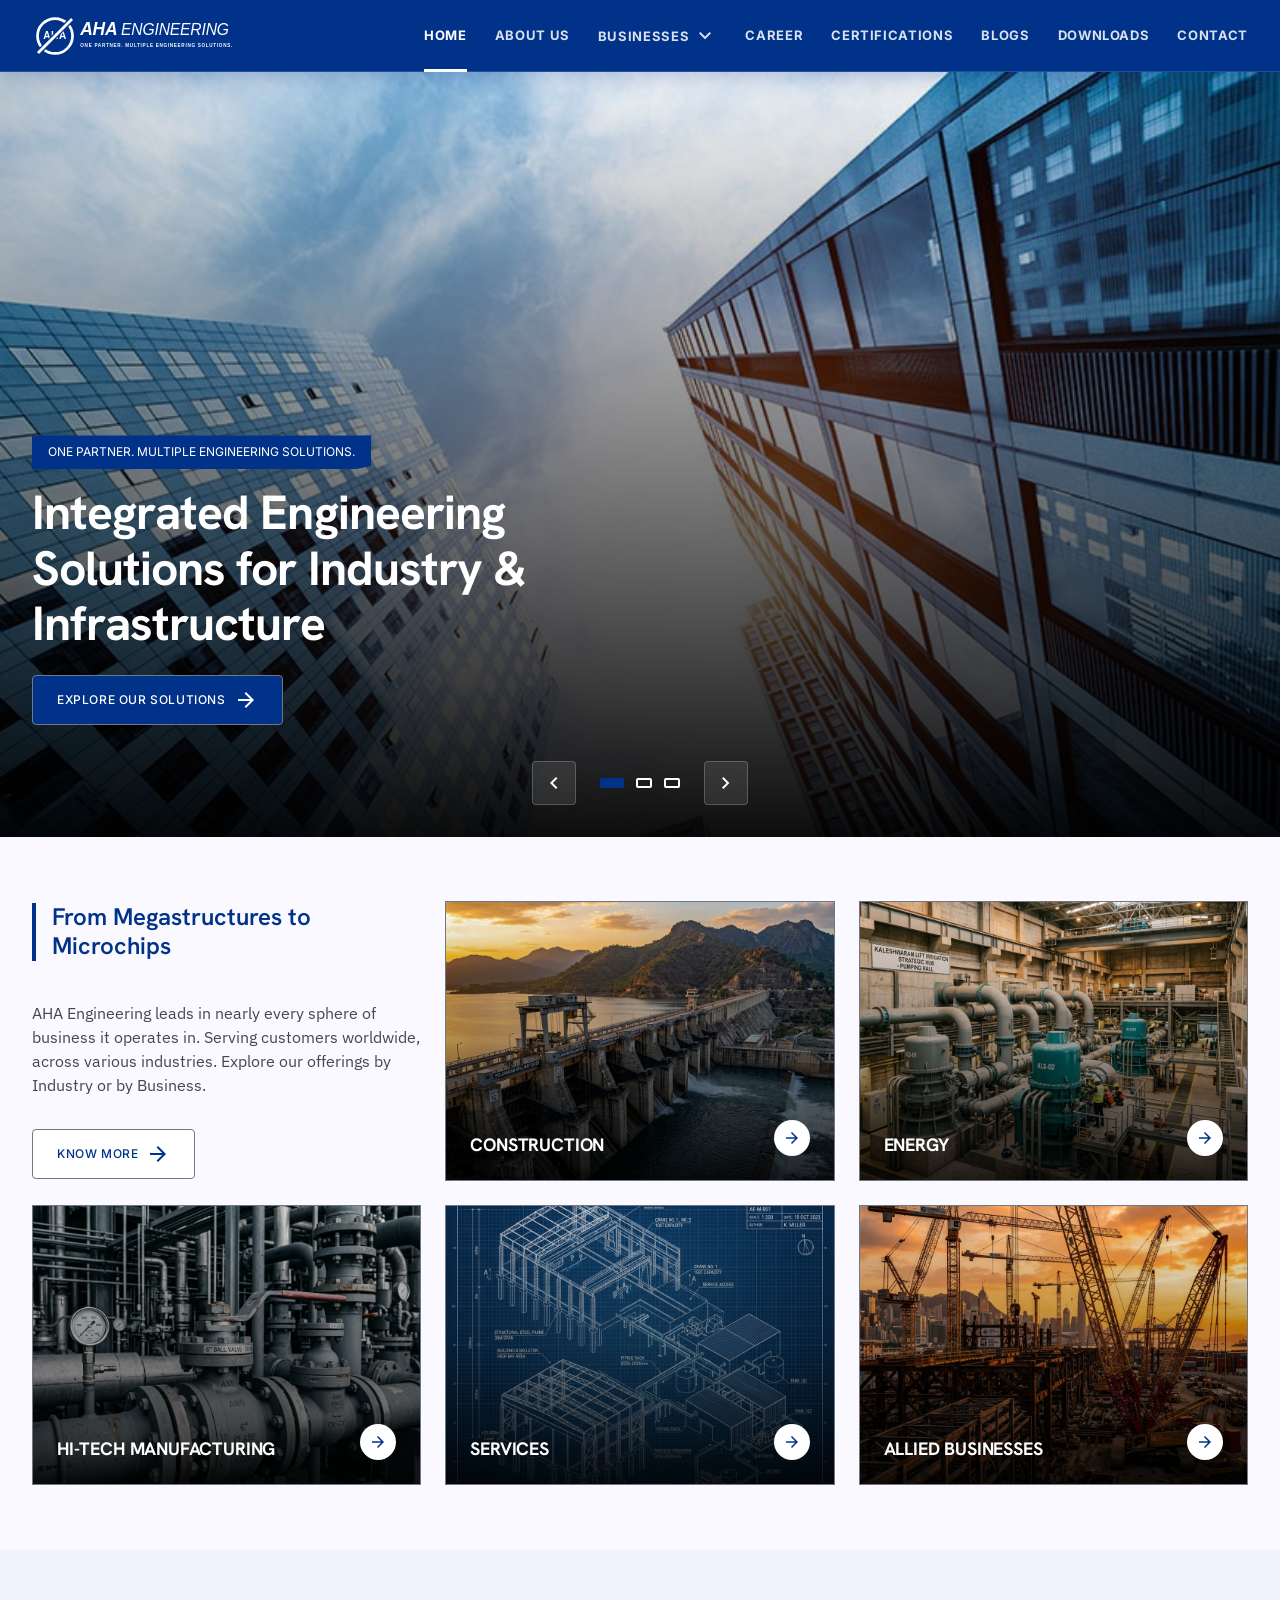
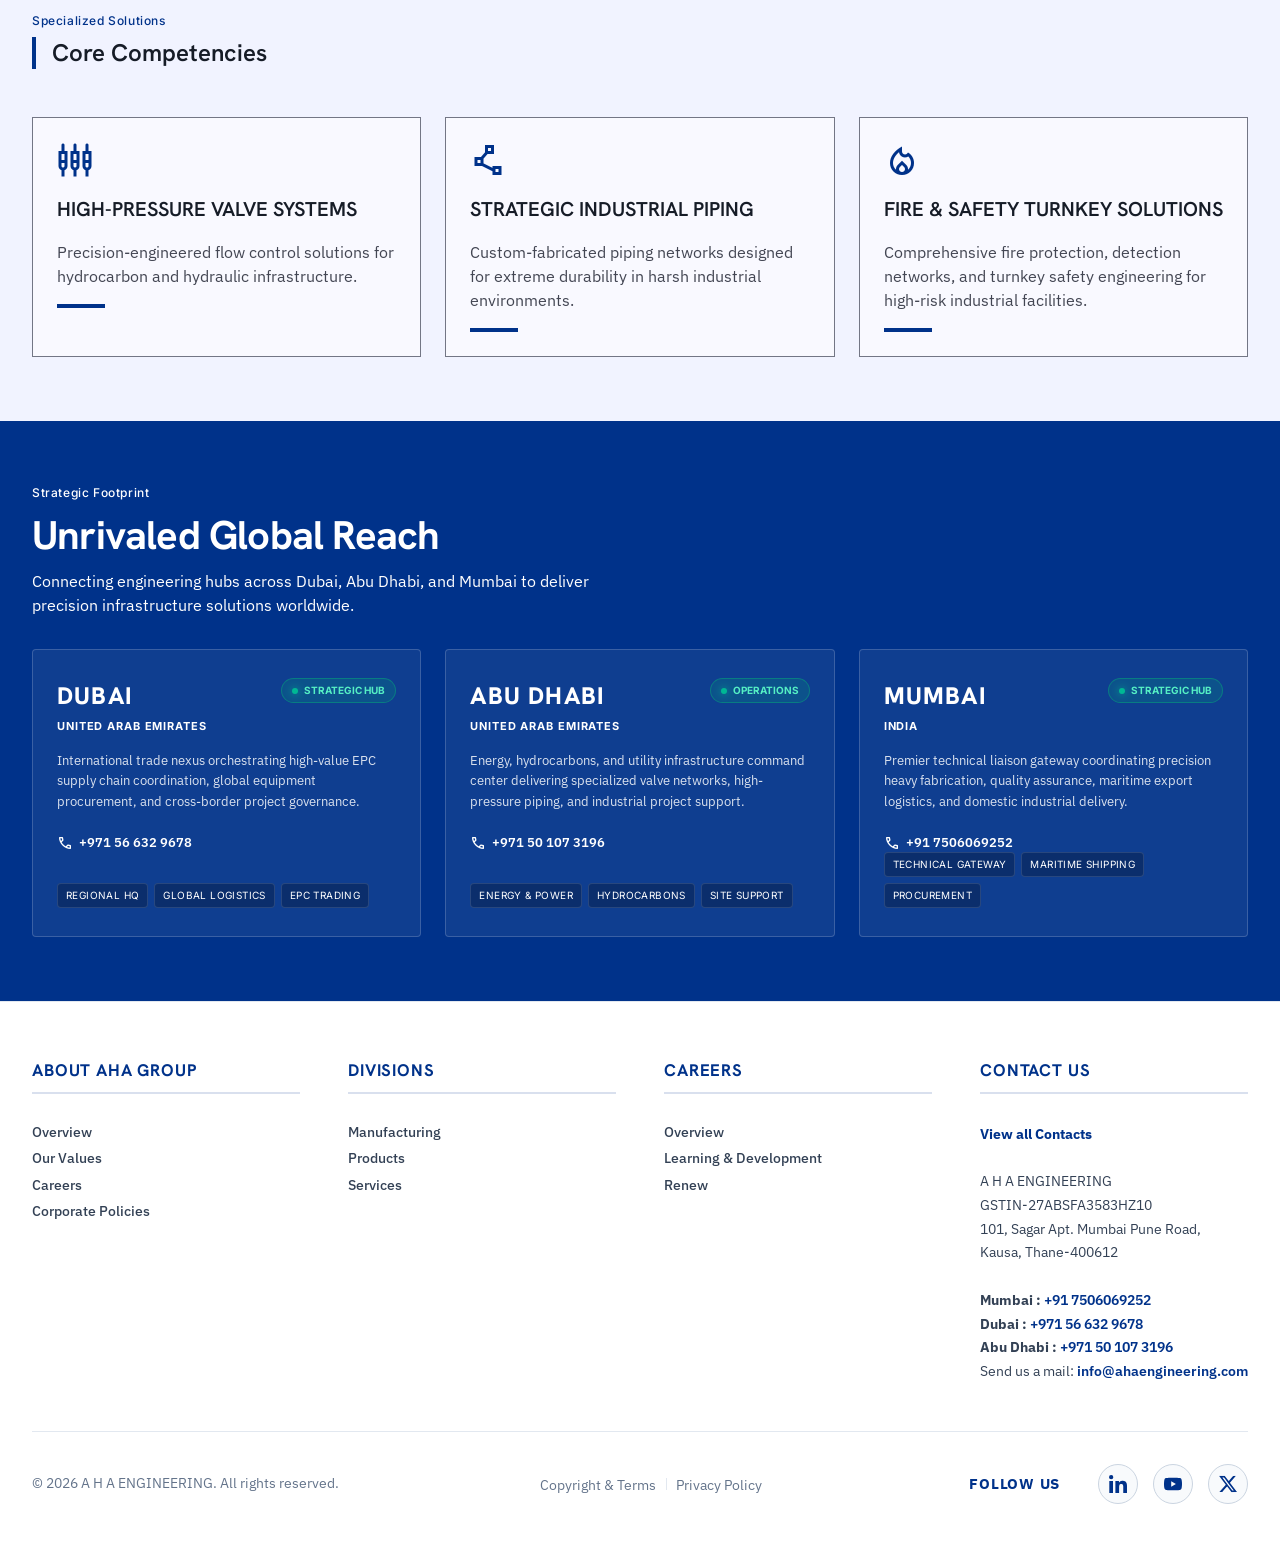
==== commit f393617b: "Remove Conttact us, Changed footer color, Updated carousel image" ====
--- a/index.html
+++ b/index.html
@@ -104,10 +104,12 @@
       </a>
     </nav>
     <div class="sidebar-footer">
-      <p class="font-label-technical text-outline uppercase" style="color: var(--color-outline); margin: 0;">Global
-        Support</p>
-      <p class="font-body-sm text-on-surface-variant"
-        style="color: var(--color-on-surface-variant); margin: 8px 0 0 0; font-weight: 500;">+91 40 2307 6501</p>
+      <p class="font-label-technical text-outline uppercase" style="color: var(--color-outline); margin: 0 0 4px 0;">Global Support</p>
+      <p class="font-body-sm text-on-surface-variant" style="color: var(--color-on-surface-variant); margin: 0; font-weight: 500; font-size: 13px; line-height: 1.6;">
+        <span>Mumbai: <a href="tel:+917506069252" style="color: inherit; text-decoration: none;">+91 7506069252</a></span><br>
+        <span>Dubai: <a href="tel:+971566329678" style="color: inherit; text-decoration: none;">+971 56 632 9678</a></span><br>
+        <span>Abu Dhabi: <a href="tel:+971501073196" style="color: inherit; text-decoration: none;">+971 50 107 3196</a></span>
+      </p>
     </div>
   </aside>
 
@@ -140,7 +142,7 @@
 
         <!-- Slide 2 -->
         <div class="hero-slide" data-index="1">
-          <div class="hero-parallax-bg" style="background-image: url('assets/images/hero-about.png');"></div>
+          <div class="hero-parallax-bg" style="background-image: url('assets/images/hero-fire-protection.jpg');"></div>
           <div class="hero-overlay"></div>
           <div class="hero-content">
             <div class="industrial-clip">
@@ -347,6 +349,10 @@
               <p class="hub-body">
                 International trade nexus orchestrating high-value EPC supply chain coordination, global equipment procurement, and cross-border project governance.
               </p>
+              <div style="margin-top: 12px; font-size: 13px; display: flex; align-items: center; gap: 6px; color: var(--color-primary-fixed-dim);">
+                <span class="material-symbols-outlined" style="font-size: 16px;">call</span>
+                <a href="tel:+971566329678" style="color: white; text-decoration: none; font-weight: 600;">+971 56 632 9678</a>
+              </div>
             </div>
             <div class="hub-tags">
               <span class="hub-tag">Regional HQ</span>
@@ -370,6 +376,10 @@
               <p class="hub-body">
                 Energy, hydrocarbons, and utility infrastructure command center delivering specialized valve networks, high-pressure piping, and industrial project support.
               </p>
+              <div style="margin-top: 12px; font-size: 13px; display: flex; align-items: center; gap: 6px; color: var(--color-primary-fixed-dim);">
+                <span class="material-symbols-outlined" style="font-size: 16px;">call</span>
+                <a href="tel:+971501073196" style="color: white; text-decoration: none; font-weight: 600;">+971 50 107 3196</a>
+              </div>
             </div>
             <div class="hub-tags">
               <span class="hub-tag">Energy &amp; Power</span>
@@ -393,6 +403,10 @@
               <p class="hub-body">
                 Premier technical liaison gateway coordinating precision heavy fabrication, quality assurance, maritime export logistics, and domestic industrial delivery.
               </p>
+              <div style="margin-top: 12px; font-size: 13px; display: flex; align-items: center; gap: 6px; color: var(--color-primary-fixed-dim);">
+                <span class="material-symbols-outlined" style="font-size: 16px;">call</span>
+                <a href="tel:+917506069252" style="color: white; text-decoration: none; font-weight: 600;">+91 7506069252</a>
+              </div>
             </div>
             <div class="hub-tags">
               <span class="hub-tag">Technical Gateway</span>
@@ -454,29 +468,20 @@
                 <p style="margin: 0;">
                   <a href="contact.html" title="Contact Us"><strong>View all Contacts</strong></a>
                   <br><br>
-                  AHA Engineering Private Limited<br>
-                  CIN – U45200TG2020PTC140000<br>
-                  Hyderabad Office: MEIL, S-2, Technocrat Ind. Estate, Balanagar, Hyderabad, Telangana - 500037
+                  A H A ENGINEERING<br>
+                  GSTIN-27ABSFA3583HZ10<br>
+                  101, Sagar Apt. Mumbai Pune Road,<br>
+                  Kausa, Thane-400612
                   <br><br>
-                  Tel: <a href="tel:+914012345678">+91 40 1234 5678</a><br>
-                  Mobile: <a href="tel:+919876543210">+91 98765 43210</a><br>
-                  Send us a mail:<br>
-                  <a href="mailto:info@ahaengineering.com">info@ahaengineering.com</a> (General)<br>
-                  <a href="mailto:sales@ahaengineering.com">sales@ahaengineering.com</a> (Sales)
+                  <strong>Mumbai :</strong> <a href="tel:+917506069252">+91 7506069252</a><br>
+                  <strong>Dubai :</strong> <a href="tel:+971566329678">+971 56 632 9678</a><br>
+                  <strong>Abu Dhabi :</strong> <a href="tel:+971501073196">+971 50 107 3196</a><br>
+                  Send us a mail: <a href="mailto:info@ahaengineering.com">info@ahaengineering.com</a>
                 </p>
               </div>
             </div>
           </div>
 
-          <!-- Column 5: Sustainability -->
-          <div class="col__block">
-            <a class="footer__title" href="about.html">Sustainability</a>
-            <div class="footer__list">
-              <div class="link__item"><a href="about.html">Overview</a></div>
-              <div class="link__item"><a href="about.html">Our Initiatives</a></div>
-              <div class="link__item"><a href="about.html">ESG Commitment</a></div>
-            </div>
-          </div>
         </div>
       </div>
     </div>
@@ -546,7 +551,7 @@
               <li><a aria-label="Privacy Policy Link" href="about.html">Privacy Policy</a></li>
             </ul>
             <div class="copyright_text">
-              <p>© 2026 AHA Engineering Private Limited. All rights reserved.</p>
+              <p>© 2026 A H A ENGINEERING. All rights reserved.</p>
             </div>
           </div>
         </div>
--- a/assets/css/style.css
+++ b/assets/css/style.css
@@ -1576,29 +1576,37 @@
   }
 }
 
-/* --- Larsen & Toubro Footer Integration --- */
+/* --- Footer Integration: Crisp White Background with Corporate Blue & Slate Typography --- */
 :root {
-  --footer-bg: #181818;
-  --footer-color: #ffffff;
-  --footer-hover-color: #ffcc28;
-  --social-icon-color: #ffffff;
-  --social-icon-hover-color: #181818;
+  --footer-bg: #ffffff;
+  --footer-border: #e2e8f0;
+  --footer-title-color: #00328a;
+  --footer-color: #1e293b;
+  --footer-link-color: #334155;
+  --footer-hover-color: #00328a;
+  --footer-muted-color: #64748b;
+  --social-icon-bg: #f8fafc;
+  --social-icon-border: #cbd5e1;
+  --social-icon-color: #00328a;
+  --social-icon-hover-bg: #00328a;
+  --social-icon-hover-color: #ffffff;
 }
 
 .footer-row {
   width: 100%;
   background-color: var(--footer-bg);
+  border-top: 1px solid var(--footer-border);
 }
 
 .footer__section {
   background: var(--footer-bg);
   color: var(--footer-color);
-  padding: 3rem 0;
+  padding: 3.5rem 0 3rem;
 }
 
 .footer__section .footer__wrapper {
   display: grid;
-  grid-template-columns: repeat(5, 1fr);
+  grid-template-columns: repeat(4, 1fr);
   gap: 3rem;
 }
 
@@ -1610,16 +1618,17 @@
 
 .footer__section .footer__wrapper .col__block .footer__title {
   font-family: var(--font-headline);
-  font-size: 1.125rem;
+  font-size: 1.05rem;
   line-height: 1.5em;
   font-weight: 700;
-  color: var(--footer-color);
-  border-bottom: 1px solid rgba(255, 255, 255, 0.3);
+  color: var(--footer-title-color);
+  border-bottom: 2px solid rgba(0, 50, 138, 0.15);
   text-decoration: none;
   text-transform: uppercase;
   letter-spacing: 0.05em;
   padding-bottom: 0.5rem;
   margin-bottom: 0.25rem;
+  display: block;
 }
 
 .footer__section .footer__wrapper .col__block .footer__list {
@@ -1633,13 +1642,13 @@
 }
 
 .footer__section .footer__wrapper .col__block .footer__list a {
-  color: rgba(255, 255, 255, 0.7);
+  color: var(--footer-link-color);
   text-decoration: none;
   font-family: var(--font-body);
   font-size: 0.9rem;
-  font-weight: 400;
+  font-weight: 500;
   line-height: 1.4em;
-  transition: color 0.3s ease, padding-left 0.3s ease;
+  transition: color 0.25s ease, padding-left 0.25s ease;
   width: 100%;
 }
 
@@ -1649,21 +1658,22 @@
 }
 
 .footer__section .footer__wrapper .col__block .footer__list .contact-text {
-  color: rgba(255, 255, 255, 0.7);
+  color: var(--footer-link-color);
   font-family: var(--font-body);
   font-size: 0.9rem;
-  line-height: 1.6em;
+  line-height: 1.65em;
 }
 
 .footer__section .footer__wrapper .col__block .footer__list .contact-text a {
   display: inline;
-  color: var(--footer-hover-color);
+  color: var(--footer-title-color);
   font-weight: 600;
   padding-left: 0 !important;
 }
 
 .footer__section .footer__wrapper .col__block .footer__list .contact-text a:hover {
-  color: #fff;
+  color: #0047bb;
+  text-decoration: underline;
   padding-left: 0 !important;
 }
 
@@ -1673,7 +1683,7 @@
 }
 
 .bottom_footer .bottom_inner_wrap {
-  border-top: 1px solid rgba(255, 255, 255, 0.2);
+  border-top: 1px solid var(--footer-border);
   display: flex;
   flex-direction: row-reverse;
   justify-content: space-between;
@@ -1687,10 +1697,10 @@
 }
 
 .bottom_footer .bottom_inner_wrap .social_media_wrap p {
-  color: var(--footer-color);
+  color: var(--footer-title-color);
   padding-right: 1.5em;
-  font-size: 1rem;
-  font-weight: 600;
+  font-size: 0.95rem;
+  font-weight: 700;
   margin: 0;
   text-transform: uppercase;
   letter-spacing: 0.05em;
@@ -1712,17 +1722,17 @@
 }
 
 .bottom_footer .social_media li a {
-  border: 1px solid rgba(255, 255, 255, 0.3);
-  background-color: transparent;
+  border: 1px solid var(--social-icon-border);
+  background-color: var(--social-icon-bg);
   border-radius: 100%;
   justify-content: center;
   align-items: center;
   width: 100%;
   height: 100%;
   padding: 0.625rem;
-  transition: all 0.3s ease;
-  display: flex;
-  color: var(--footer-color);
+  transition: all 0.25s ease;
+  display: flex;
+  color: var(--social-icon-color);
 }
 
 .bottom_footer .social_media li a svg {
@@ -1733,19 +1743,21 @@
 .bottom_footer .social_media li a svg path,
 .bottom_footer .social_media li a svg g path,
 .bottom_footer .social_media li a svg ellipse {
-  fill: var(--social-icon-color);
-  transition: fill 0.3s ease;
+  fill: var(--social-icon-color) !important;
+  transition: fill 0.25s ease;
 }
 
 .bottom_footer .social_media li a:hover {
-  background-color: var(--footer-color);
-  border-color: var(--footer-color);
+  background-color: var(--social-icon-hover-bg);
+  border-color: var(--social-icon-hover-bg);
+  transform: translateY(-2px);
+  box-shadow: 0 4px 10px rgba(0, 50, 138, 0.2);
 }
 
 .bottom_footer .social_media li a:hover svg path,
 .bottom_footer .social_media li a:hover svg g path,
 .bottom_footer .social_media li a:hover svg ellipse {
-  fill: var(--social-icon-hover-color);
+  fill: var(--social-icon-hover-color) !important;
 }
 
 .bottom_footer .copyright_wrap {
@@ -1773,7 +1785,7 @@
 
 .bottom_footer .other_links li:before {
   content: "";
-  background-color: rgba(255, 255, 255, 0.3);
+  background-color: var(--footer-border);
   width: 1px;
   height: 12px;
   position: absolute;
@@ -1792,10 +1804,10 @@
 }
 
 .bottom_footer .other_links li a {
-  color: rgba(255, 255, 255, 0.7);
+  color: var(--footer-muted-color);
   font-size: 0.875rem;
   text-decoration: none;
-  transition: color 0.3s ease;
+  transition: color 0.2s ease;
 }
 
 .bottom_footer .other_links li a:hover {
@@ -1803,7 +1815,7 @@
 }
 
 .bottom_footer .copyright_text p {
-  color: rgba(255, 255, 255, 0.5);
+  color: var(--footer-muted-color);
   margin: 0;
   font-size: 0.875rem;
 }
@@ -1814,19 +1826,12 @@
     grid-template-columns: repeat(4, 1fr);
     gap: 2rem;
   }
-  .footer__section .footer__wrapper .col__block:nth-child(5) {
-    grid-column: 1 / span 4;
-    border-top: 1px solid rgba(255, 255, 255, 0.1);
-    padding-top: 1.5rem;
-  }
 }
 
 @media (max-width: 990px) {
   .footer__section .footer__wrapper {
     grid-template-columns: repeat(2, 1fr);
-  }
-  .footer__section .footer__wrapper .col__block:nth-child(5) {
-    grid-column: 1 / span 2;
+    gap: 2rem;
   }
   .bottom_footer .copyright_wrap {
     width: 100%;
@@ -1838,9 +1843,6 @@
   .footer__section .footer__wrapper {
     grid-template-columns: 1fr;
     gap: 2rem;
-  }
-  .footer__section .footer__wrapper .col__block:nth-child(5) {
-    grid-column: span 1;
   }
   .bottom_footer .bottom_inner_wrap {
     flex-direction: column;
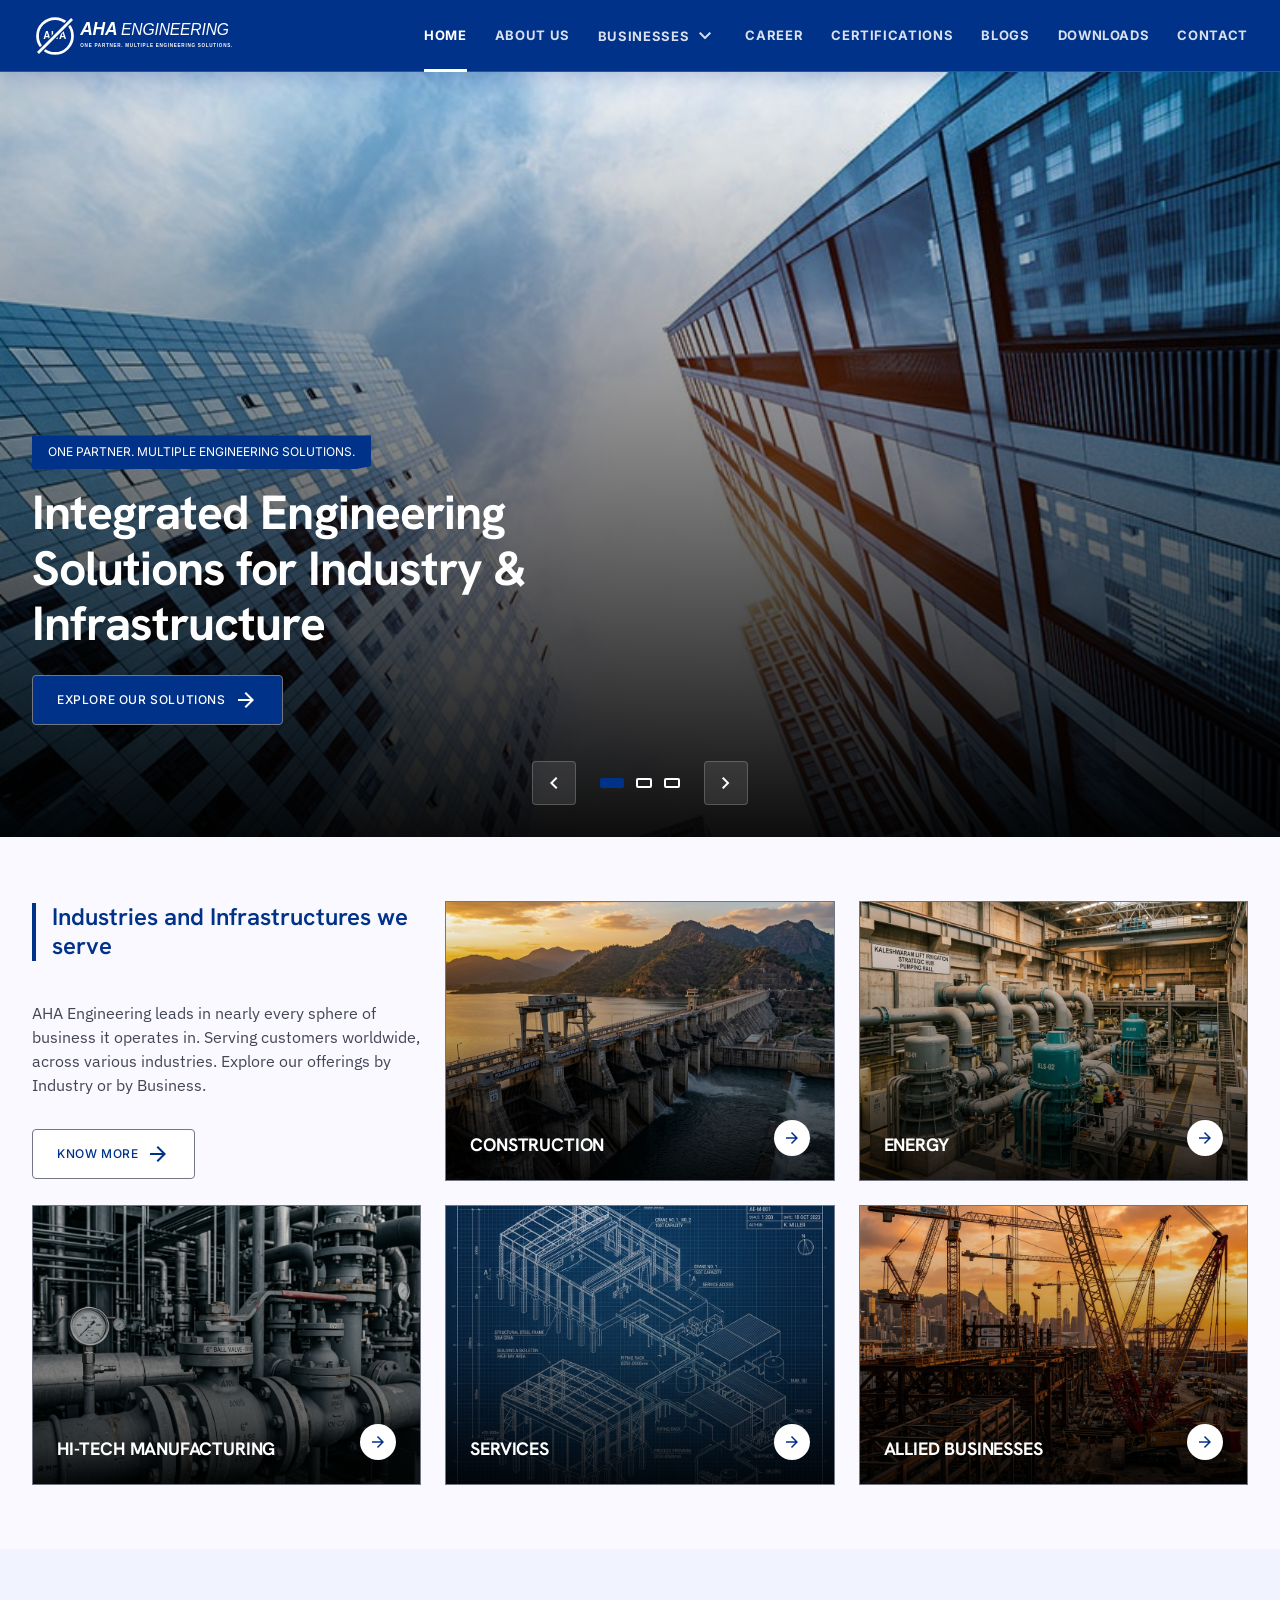
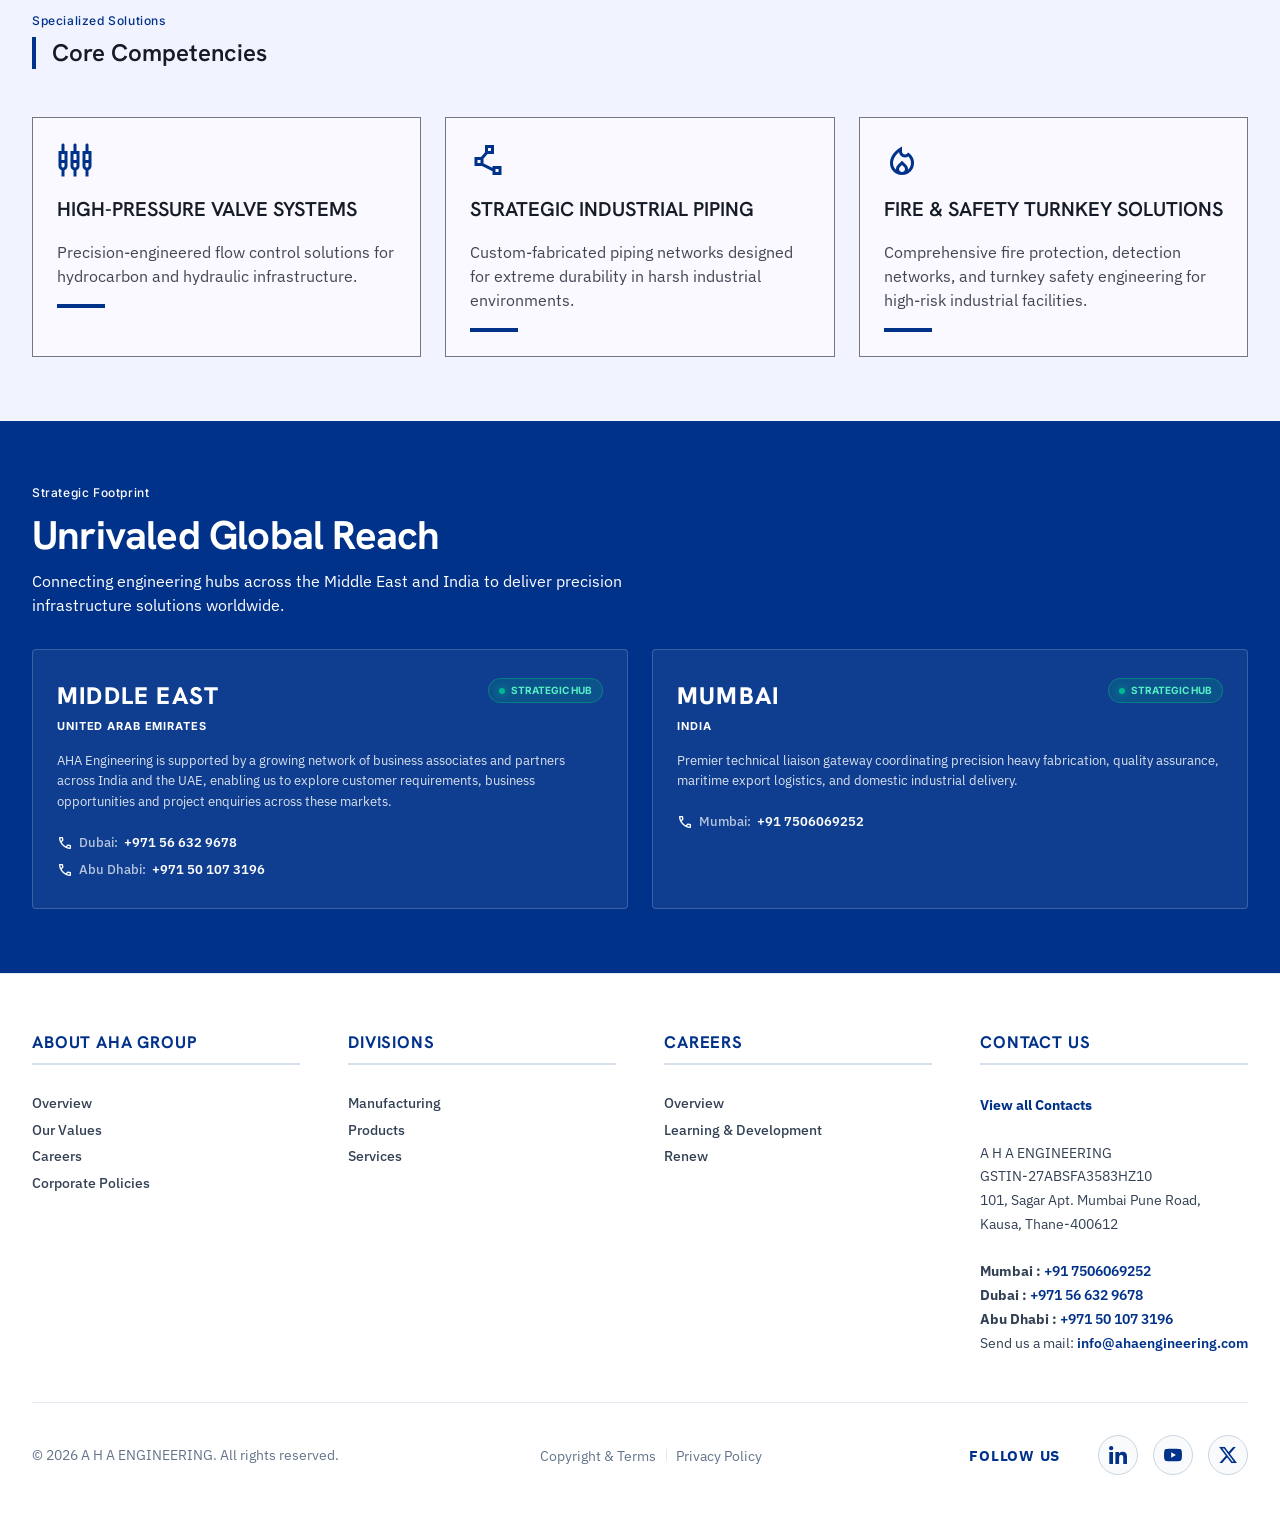
==== commit 17baed34: "refactor: update global hub cards and website copy" ====
--- a/index.html
+++ b/index.html
@@ -35,7 +35,8 @@
         <h1 class="header-logo-title">
           <picture>
             <source srcset="assets/images/logo-white.svg" type="image/svg+xml">
-            <img src="assets/images/logo-white.svg" class="header-logo" alt="AHA Engineering - One Partner. Multiple Engineering Solutions." width="209" height="46">
+            <img src="assets/images/logo-white.svg" class="header-logo"
+              alt="AHA Engineering - One Partner. Multiple Engineering Solutions." width="209" height="46">
           </picture>
         </h1>
       </a>
@@ -104,11 +105,16 @@
       </a>
     </nav>
     <div class="sidebar-footer">
-      <p class="font-label-technical text-outline uppercase" style="color: var(--color-outline); margin: 0 0 4px 0;">Global Support</p>
-      <p class="font-body-sm text-on-surface-variant" style="color: var(--color-on-surface-variant); margin: 0; font-weight: 500; font-size: 13px; line-height: 1.6;">
-        <span>Mumbai: <a href="tel:+917506069252" style="color: inherit; text-decoration: none;">+91 7506069252</a></span><br>
-        <span>Dubai: <a href="tel:+971566329678" style="color: inherit; text-decoration: none;">+971 56 632 9678</a></span><br>
-        <span>Abu Dhabi: <a href="tel:+971501073196" style="color: inherit; text-decoration: none;">+971 50 107 3196</a></span>
+      <p class="font-label-technical text-outline uppercase" style="color: var(--color-outline); margin: 0 0 4px 0;">
+        Global Support</p>
+      <p class="font-body-sm text-on-surface-variant"
+        style="color: var(--color-on-surface-variant); margin: 0; font-weight: 500; font-size: 13px; line-height: 1.6;">
+        <span>Mumbai: <a href="tel:+917506069252" style="color: inherit; text-decoration: none;">+91
+            7506069252</a></span><br>
+        <span>Dubai: <a href="tel:+971566329678" style="color: inherit; text-decoration: none;">+971 56 632
+            9678</a></span><br>
+        <span>Abu Dhabi: <a href="tel:+971501073196" style="color: inherit; text-decoration: none;">+971 50 107
+            3196</a></span>
       </p>
     </div>
   </aside>
@@ -198,7 +204,7 @@
       </div>
     </section>
 
-    <!-- From Megastructures to Microchips -->
+    <!-- Industries and Infrastructures we serve -->
     <section class="megastructures-section py-16 scroll-animate" id="megastructures">
       <div class="container-grid">
         <div class="megastructures-layout">
@@ -206,11 +212,12 @@
           <div class="megastructures-intro">
             <h3 class="font-headline-lg-mobile text-primary uppercase headline-border-left"
               style="color: var(--color-primary); margin-bottom: 24px; line-height: 1.2;">
-              From Megastructures to Microchips
+              Industries and Infrastructures we serve
             </h3>
             <p class="font-body-md text-on-surface-variant"
               style="color: var(--color-on-surface-variant); margin-bottom: 32px; max-width: 480px;">
-              AHA Engineering leads in nearly every sphere of business it operates in. Serving customers worldwide, across various industries. Explore our offerings by Industry or by Business.
+              AHA Engineering leads in nearly every sphere of business it operates in. Serving customers worldwide,
+              across various industries. Explore our offerings by Industry or by Business.
             </p>
             <a href="businesses.html" class="btn-secondary brutalist-border" id="megastructures-know-more"
               style="align-self: flex-start; padding: 12px 24px;">
@@ -315,7 +322,8 @@
           <div class="competency-card brutalist-border" onclick="location.href='businesses.html#services'">
             <span class="material-symbols-outlined">local_fire_department</span>
             <h4>Fire &amp; Safety Turnkey Solutions</h4>
-            <p>Comprehensive fire protection, detection networks, and turnkey safety engineering for high-risk industrial facilities.</p>
+            <p>Comprehensive fire protection, detection networks, and turnkey safety engineering for high-risk
+              industrial facilities.</p>
             <div class="competency-card-line"></div>
           </div>
         </div>
@@ -326,20 +334,24 @@
     <section class="py-16 scroll-animate" id="network" style="background-color: var(--color-primary); color: white;">
       <div class="container-grid">
         <div style="display: flex; flex-direction: column; gap: 12px; margin-bottom: 32px;">
-          <span class="font-label-technical uppercase" style="color: var(--color-primary-fixed-dim);">Strategic Footprint</span>
-          <h3 class="font-headline-xl uppercase" style="color: white; line-height: 1.1; margin: 0;">Unrivaled Global Reach</h3>
-          <p class="font-body-md text-primary-fixed" style="color: var(--color-primary-fixed); margin: 0; max-width: 600px;">
-            Connecting engineering hubs across Dubai, Abu Dhabi, and Mumbai to deliver precision infrastructure solutions worldwide.
+          <span class="font-label-technical uppercase" style="color: var(--color-primary-fixed-dim);">Strategic
+            Footprint</span>
+          <h3 class="font-headline-xl uppercase" style="color: white; line-height: 1.1; margin: 0;">Unrivaled Global
+            Reach</h3>
+          <p class="font-body-md text-primary-fixed"
+            style="color: var(--color-primary-fixed); margin: 0; max-width: 600px;">
+            Connecting engineering hubs across the Middle East and India to deliver precision infrastructure
+            solutions worldwide.
           </p>
         </div>
 
         <div class="global-reach-wrapper">
-          <!-- Hub 1: Dubai -->
+          <!-- Hub 1: Middle East -->
           <div class="global-hub-card">
             <div>
               <div class="hub-card-header">
                 <div>
-                  <h4 class="hub-city-name">Dubai</h4>
+                  <h4 class="hub-city-name">Middle East</h4>
                   <div class="hub-country">United Arab Emirates</div>
                 </div>
                 <span class="hub-status-pill">
@@ -347,48 +359,25 @@
                 </span>
               </div>
               <p class="hub-body">
-                International trade nexus orchestrating high-value EPC supply chain coordination, global equipment procurement, and cross-border project governance.
+                AHA Engineering is supported by a growing network of business associates and partners across India and the UAE, enabling us to explore customer requirements, business opportunities and project enquiries across these markets.
               </p>
-              <div style="margin-top: 12px; font-size: 13px; display: flex; align-items: center; gap: 6px; color: var(--color-primary-fixed-dim);">
-                <span class="material-symbols-outlined" style="font-size: 16px;">call</span>
-                <a href="tel:+971566329678" style="color: white; text-decoration: none; font-weight: 600;">+971 56 632 9678</a>
+              <div
+                style="margin-top: 16px; font-size: 13px; display: flex; flex-direction: column; gap: 8px; color: var(--color-primary-fixed-dim);">
+                <div style="display: flex; align-items: center; gap: 6px;">
+                  <span class="material-symbols-outlined" style="font-size: 16px;">call</span>
+                  <span style="color: rgba(255, 255, 255, 0.7); font-weight: 500;">Dubai:</span>
+                  <a href="tel:+971566329678" style="color: white; text-decoration: none; font-weight: 600;">+971 56 632 9678</a>
+                </div>
+                <div style="display: flex; align-items: center; gap: 6px;">
+                  <span class="material-symbols-outlined" style="font-size: 16px;">call</span>
+                  <span style="color: rgba(255, 255, 255, 0.7); font-weight: 500;">Abu Dhabi:</span>
+                  <a href="tel:+971501073196" style="color: white; text-decoration: none; font-weight: 600;">+971 50 107 3196</a>
+                </div>
               </div>
             </div>
-            <div class="hub-tags">
-              <span class="hub-tag">Regional HQ</span>
-              <span class="hub-tag">Global Logistics</span>
-              <span class="hub-tag">EPC Trading</span>
-            </div>
-          </div>
-
-          <!-- Hub 2: Abu Dhabi -->
-          <div class="global-hub-card">
-            <div>
-              <div class="hub-card-header">
-                <div>
-                  <h4 class="hub-city-name">Abu Dhabi</h4>
-                  <div class="hub-country">United Arab Emirates</div>
-                </div>
-                <span class="hub-status-pill">
-                  <span class="hub-status-dot"></span> Operations
-                </span>
-              </div>
-              <p class="hub-body">
-                Energy, hydrocarbons, and utility infrastructure command center delivering specialized valve networks, high-pressure piping, and industrial project support.
-              </p>
-              <div style="margin-top: 12px; font-size: 13px; display: flex; align-items: center; gap: 6px; color: var(--color-primary-fixed-dim);">
-                <span class="material-symbols-outlined" style="font-size: 16px;">call</span>
-                <a href="tel:+971501073196" style="color: white; text-decoration: none; font-weight: 600;">+971 50 107 3196</a>
-              </div>
-            </div>
-            <div class="hub-tags">
-              <span class="hub-tag">Energy &amp; Power</span>
-              <span class="hub-tag">Hydrocarbons</span>
-              <span class="hub-tag">Site Support</span>
-            </div>
-          </div>
-
-          <!-- Hub 3: Mumbai -->
+          </div>
+
+          <!-- Hub 2: Mumbai -->
           <div class="global-hub-card">
             <div>
               <div class="hub-card-header">
@@ -401,17 +390,15 @@
                 </span>
               </div>
               <p class="hub-body">
-                Premier technical liaison gateway coordinating precision heavy fabrication, quality assurance, maritime export logistics, and domestic industrial delivery.
+                Premier technical liaison gateway coordinating precision heavy fabrication, quality assurance, maritime
+                export logistics, and domestic industrial delivery.
               </p>
-              <div style="margin-top: 12px; font-size: 13px; display: flex; align-items: center; gap: 6px; color: var(--color-primary-fixed-dim);">
+              <div
+                style="margin-top: 16px; font-size: 13px; display: flex; align-items: center; gap: 6px; color: var(--color-primary-fixed-dim);">
                 <span class="material-symbols-outlined" style="font-size: 16px;">call</span>
+                <span style="color: rgba(255, 255, 255, 0.7); font-weight: 500;">Mumbai:</span>
                 <a href="tel:+917506069252" style="color: white; text-decoration: none; font-weight: 600;">+91 7506069252</a>
               </div>
-            </div>
-            <div class="hub-tags">
-              <span class="hub-tag">Technical Gateway</span>
-              <span class="hub-tag">Maritime Shipping</span>
-              <span class="hub-tag">Procurement</span>
             </div>
           </div>
         </div>
--- a/assets/css/style.css
+++ b/assets/css/style.css
@@ -830,7 +830,7 @@
 
 @media (min-width: 768px) {
   .global-reach-wrapper {
-    grid-template-columns: repeat(3, 1fr);
+    grid-template-columns: repeat(2, 1fr);
   }
 }
 
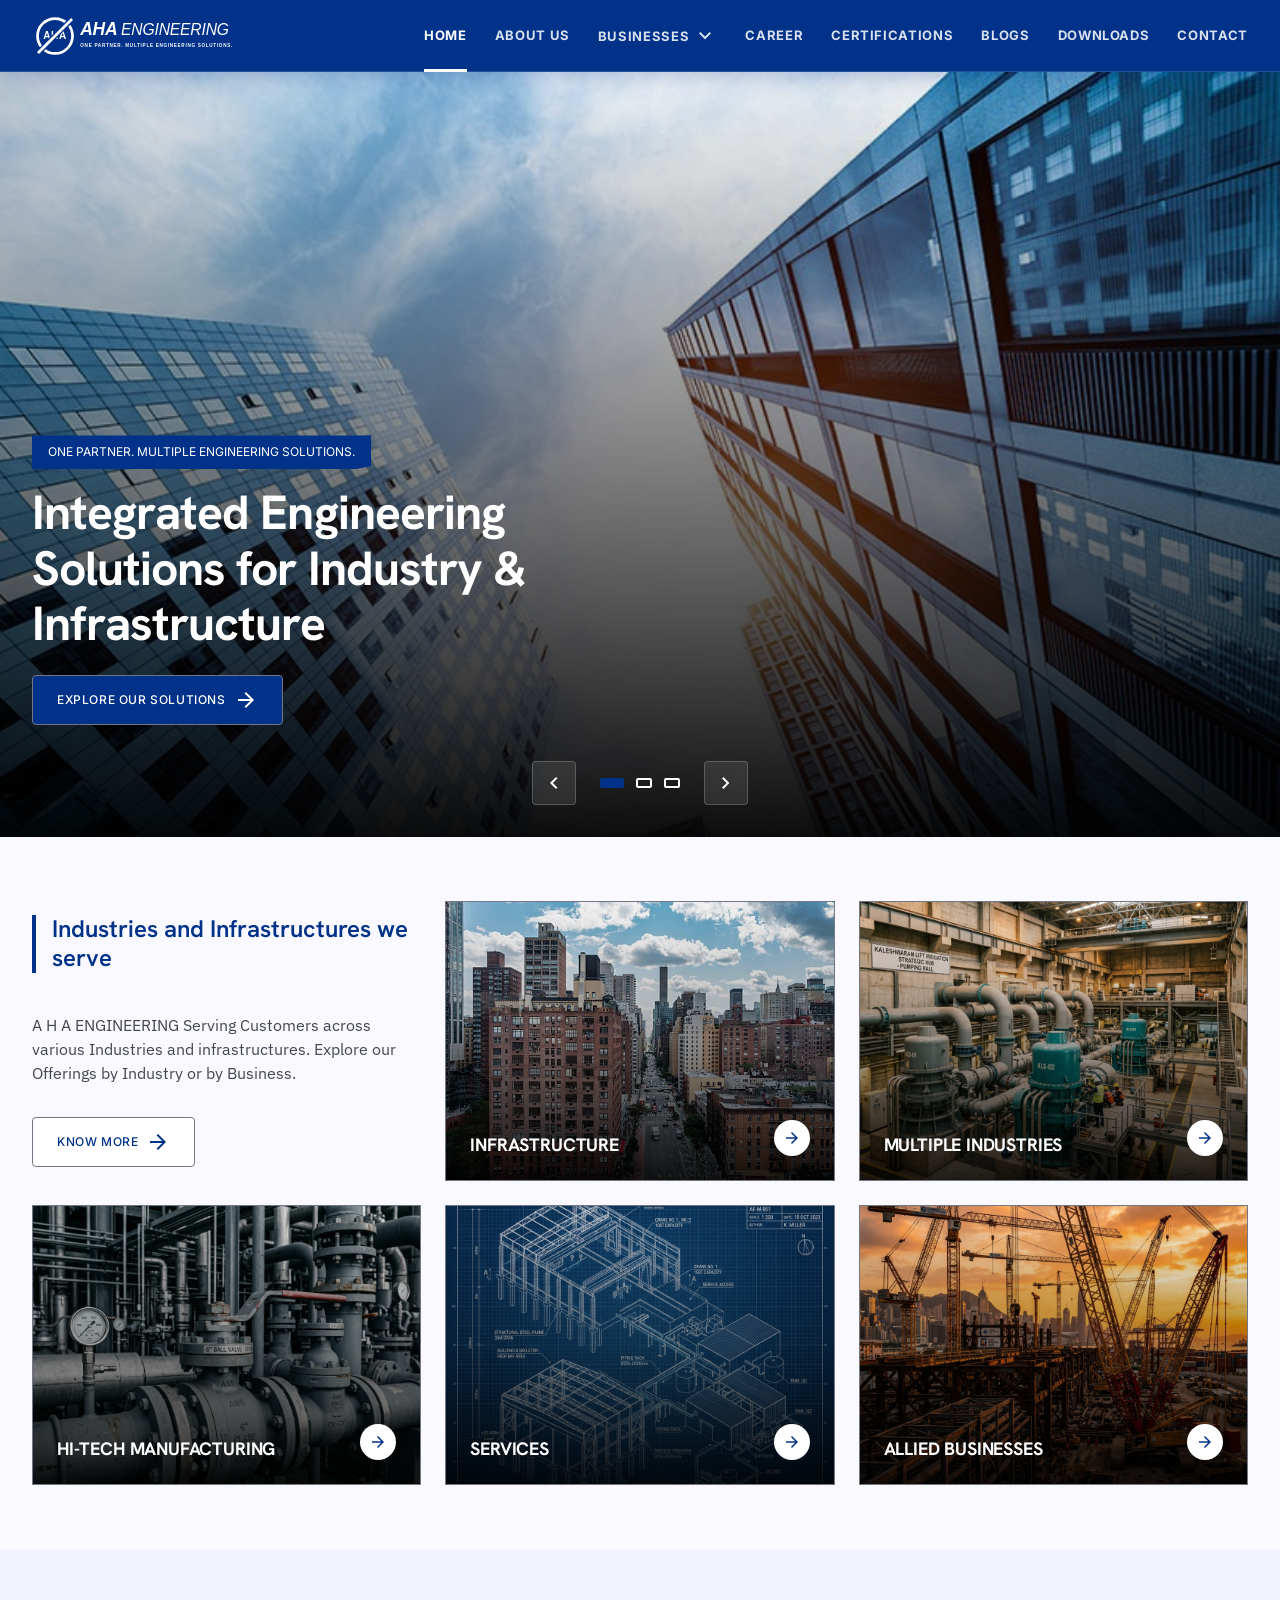
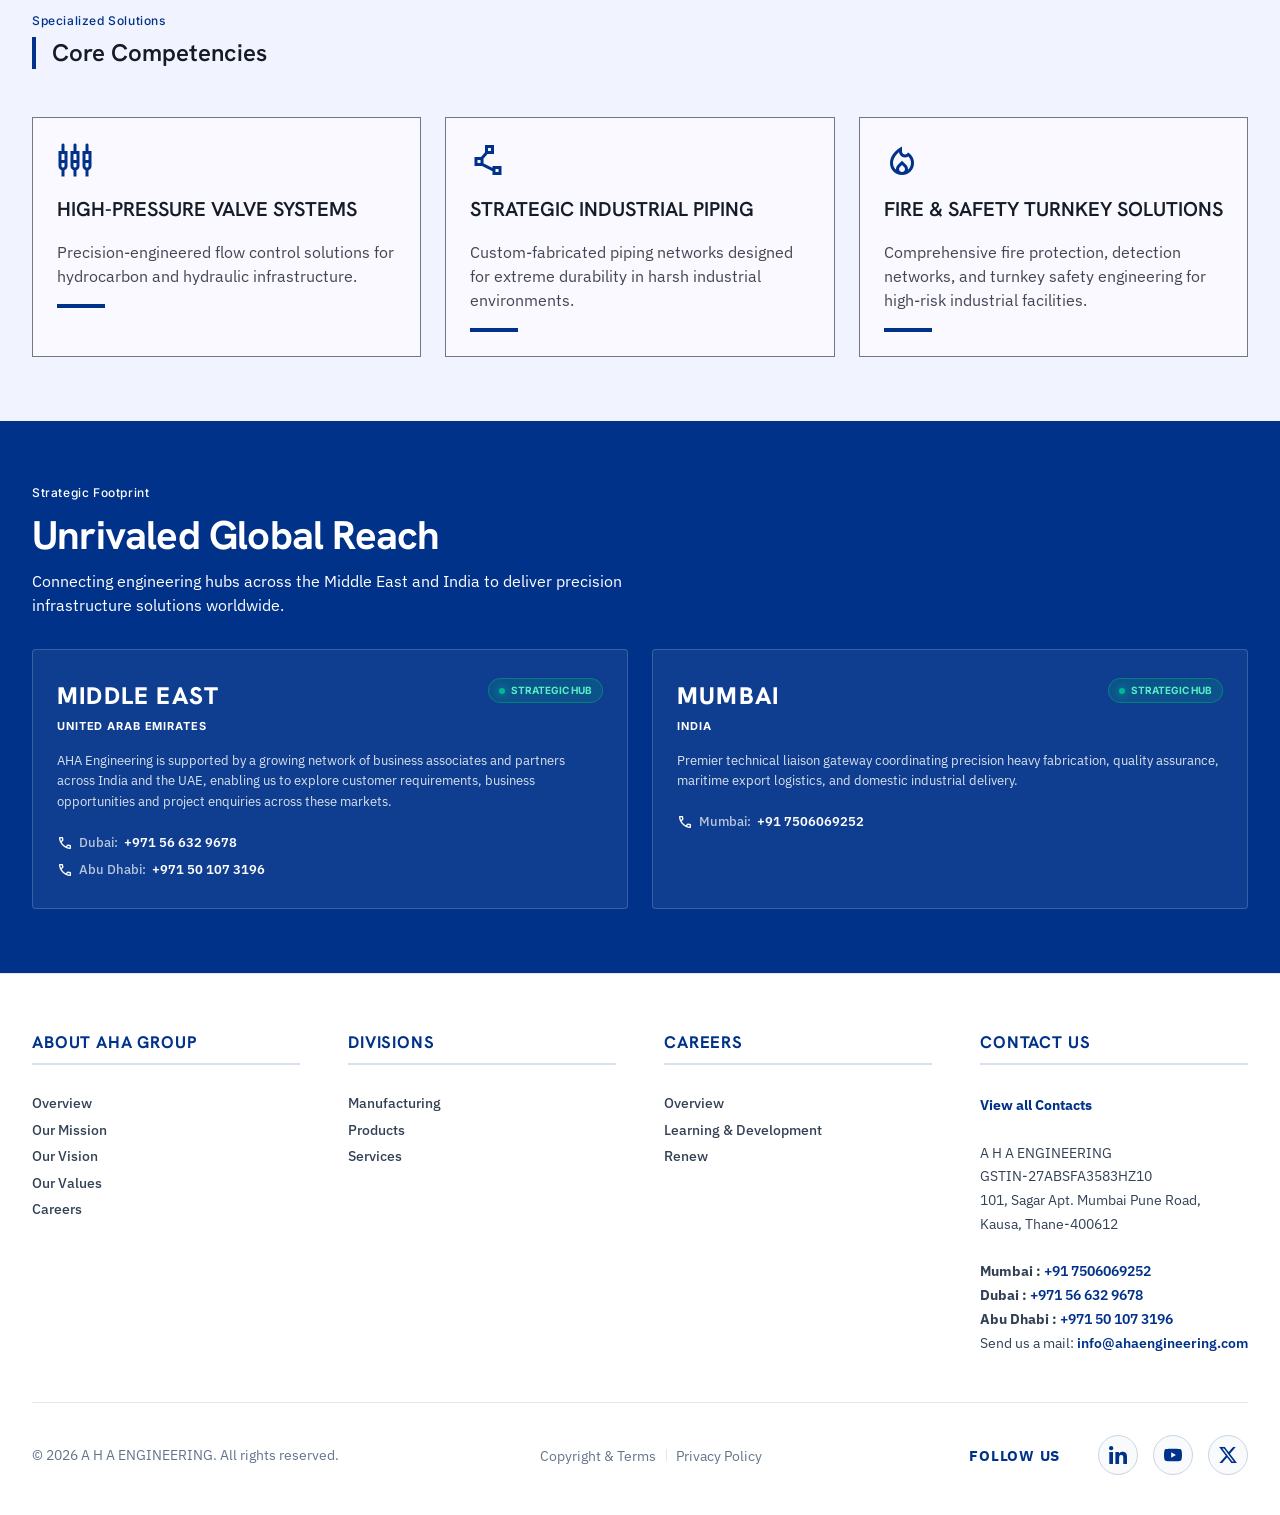
==== commit cc37bd9f: "feat: update website content, company information, and assets across all pages" ====
--- a/index.html
+++ b/index.html
@@ -152,15 +152,15 @@
           <div class="hero-overlay"></div>
           <div class="hero-content">
             <div class="industrial-clip">
-              Pioneering Energy & Utilities
+              Integrated Fire Protection Solutions
             </div>
             <h2 class="font-headline-xl text-white uppercase"
               style="color: white; margin-bottom: 24px; max-width: 384px;">
-              Delivering Sustainable Power and Water Grid Systems
+              Design Support | Supply | Installation | Testing & Commissioning
             </h2>
             <div style="display: flex; gap: 16px;">
-              <a href="about.html" class="btn-primary brutalist-border" id="hero-cta-about">
-                About Our History <span class="material-symbols-outlined">arrow_forward</span>
+              <a href="contact.html" class="btn-primary brutalist-border" id="hero-cta-about">
+                Contact Us <span class="material-symbols-outlined">arrow_forward</span>
               </a>
             </div>
           </div>
@@ -172,11 +172,11 @@
           <div class="hero-overlay"></div>
           <div class="hero-content">
             <div class="industrial-clip">
-              Turnkey Hydrocarbon Engineering
+              Industrial Piping and flow control
             </div>
             <h2 class="font-headline-xl text-white uppercase"
               style="color: white; margin-bottom: 24px; max-width: 384px;">
-              High-Pressure Systems and Extreme Scale Piping
+              Valves | Pipes | Fittings | Engineering Support
             </h2>
             <div style="display: flex; gap: 16px;">
               <a href="contact.html" class="btn-primary brutalist-border" id="hero-cta-contact">
@@ -216,8 +216,8 @@
             </h3>
             <p class="font-body-md text-on-surface-variant"
               style="color: var(--color-on-surface-variant); margin-bottom: 32px; max-width: 480px;">
-              AHA Engineering leads in nearly every sphere of business it operates in. Serving customers worldwide,
-              across various industries. Explore our offerings by Industry or by Business.
+              A H A ENGINEERING Serving Customers across various Industries and infrastructures. Explore our Offerings
+              by Industry or by Business.
             </p>
             <a href="businesses.html" class="btn-secondary brutalist-border" id="megastructures-know-more"
               style="align-self: flex-start; padding: 12px 24px;">
@@ -228,23 +228,23 @@
           <!-- Cards Slider Wrapper -->
           <div class="megastructures-slider-container">
             <div class="megastructures-cards-wrapper">
-              <!-- Card 1: Construction -->
+              <!-- Card 1: Infrastructure -->
               <a href="businesses.html#construction" class="megastructures-card brutalist-border">
-                <div class="card-bg" style="background-image: url('assets/images/sector-construction.png');"></div>
+                <div class="card-bg" style="background-image: url('assets/images/sector-infrastructure.jpg');"></div>
                 <div class="card-overlay"></div>
                 <div class="card-content">
-                  <span class="card-title">Construction</span>
+                  <span class="card-title">Infrastructure</span>
                   <div class="card-arrow-btn">
                     <span class="material-symbols-outlined">arrow_forward</span>
                   </div>
                 </div>
               </a>
-              <!-- Card 2: Energy -->
+              <!-- Card 2: Multiple Industries -->
               <a href="businesses.html#energy" class="megastructures-card brutalist-border">
                 <div class="card-bg" style="background-image: url('assets/images/sector-energy.png');"></div>
                 <div class="card-overlay"></div>
                 <div class="card-content">
-                  <span class="card-title">Energy</span>
+                  <span class="card-title">Multiple Industries</span>
                   <div class="card-arrow-btn">
                     <span class="material-symbols-outlined">arrow_forward</span>
                   </div>
@@ -359,19 +359,23 @@
                 </span>
               </div>
               <p class="hub-body">
-                AHA Engineering is supported by a growing network of business associates and partners across India and the UAE, enabling us to explore customer requirements, business opportunities and project enquiries across these markets.
+                AHA Engineering is supported by a growing network of business associates and partners across India and
+                the UAE, enabling us to explore customer requirements, business opportunities and project enquiries
+                across these markets.
               </p>
               <div
                 style="margin-top: 16px; font-size: 13px; display: flex; flex-direction: column; gap: 8px; color: var(--color-primary-fixed-dim);">
                 <div style="display: flex; align-items: center; gap: 6px;">
                   <span class="material-symbols-outlined" style="font-size: 16px;">call</span>
                   <span style="color: rgba(255, 255, 255, 0.7); font-weight: 500;">Dubai:</span>
-                  <a href="tel:+971566329678" style="color: white; text-decoration: none; font-weight: 600;">+971 56 632 9678</a>
+                  <a href="tel:+971566329678" style="color: white; text-decoration: none; font-weight: 600;">+971 56 632
+                    9678</a>
                 </div>
                 <div style="display: flex; align-items: center; gap: 6px;">
                   <span class="material-symbols-outlined" style="font-size: 16px;">call</span>
                   <span style="color: rgba(255, 255, 255, 0.7); font-weight: 500;">Abu Dhabi:</span>
-                  <a href="tel:+971501073196" style="color: white; text-decoration: none; font-weight: 600;">+971 50 107 3196</a>
+                  <a href="tel:+971501073196" style="color: white; text-decoration: none; font-weight: 600;">+971 50 107
+                    3196</a>
                 </div>
               </div>
             </div>
@@ -397,7 +401,8 @@
                 style="margin-top: 16px; font-size: 13px; display: flex; align-items: center; gap: 6px; color: var(--color-primary-fixed-dim);">
                 <span class="material-symbols-outlined" style="font-size: 16px;">call</span>
                 <span style="color: rgba(255, 255, 255, 0.7); font-weight: 500;">Mumbai:</span>
-                <a href="tel:+917506069252" style="color: white; text-decoration: none; font-weight: 600;">+91 7506069252</a>
+                <a href="tel:+917506069252" style="color: white; text-decoration: none; font-weight: 600;">+91
+                  7506069252</a>
               </div>
             </div>
           </div>
@@ -421,9 +426,10 @@
             <a class="footer__title" href="about.html">About AHA Group</a>
             <div class="footer__list">
               <div class="link__item"><a href="about.html">Overview</a></div>
+              <div class="link__item"><a href="about.html#mission">Our Mission</a></div>
+              <div class="link__item"><a href="about.html#vision">Our Vision</a></div>
               <div class="link__item"><a href="about.html#values">Our Values</a></div>
               <div class="link__item"><a href="careers.html">Careers</a></div>
-              <div class="link__item"><a href="about.html">Corporate Policies</a></div>
             </div>
           </div>
 
--- a/assets/css/style.css
+++ b/assets/css/style.css
@@ -2277,6 +2277,125 @@
   }
 }
 
+/* --- About Us & Mission Section Styles --- */
+.about-overview-section {
+  background-color: var(--color-surface);
+}
+
+.about-intro-lead {
+  font-size: 17px;
+  line-height: 1.7;
+  color: var(--color-on-surface);
+  font-weight: 500;
+}
+
+.capabilities-highlight {
+  background-color: var(--color-surface-container-low);
+  padding: 24px;
+  border-left: 4px solid var(--color-primary);
+  margin: 12px 0;
+}
+
+.capabilities-tags {
+  display: flex;
+  flex-wrap: wrap;
+  gap: 10px;
+  margin-top: 16px;
+}
+
+.cap-tag {
+  display: inline-flex;
+  align-items: center;
+  gap: 6px;
+  background-color: var(--color-surface);
+  border: 1px solid var(--color-outline-variant);
+  padding: 6px 14px;
+  border-radius: var(--rounded-full);
+  font-family: var(--font-technical);
+  font-size: 12.5px;
+  font-weight: 600;
+  color: var(--color-primary);
+  box-shadow: 0 1px 3px rgba(0, 0, 0, 0.04);
+  transition: border-color 0.2s, transform 0.2s;
+}
+
+.cap-tag:hover {
+  border-color: var(--color-primary);
+  transform: translateY(-1px);
+}
+
+.cap-tag .material-symbols-outlined {
+  font-size: 16px;
+  color: var(--color-primary);
+}
+
+.coordination-callout {
+  background-color: var(--color-primary);
+  color: #ffffff;
+  padding: 20px 24px;
+  display: flex;
+  align-items: center;
+  gap: 16px;
+  margin-top: 12px;
+}
+
+.coordination-callout p {
+  color: #ffffff !important;
+  margin: 0;
+  font-weight: 600;
+  font-size: 15px;
+  line-height: 1.6;
+}
+
+.mission-grid {
+  display: grid;
+  grid-template-columns: 1fr;
+  gap: 16px;
+}
+
+@media (min-width: 640px) {
+  .mission-grid {
+    grid-template-columns: repeat(2, 1fr);
+  }
+}
+
+@media (min-width: 1024px) {
+  .mission-grid {
+    grid-template-columns: repeat(3, 1fr);
+  }
+}
+
+.mission-card {
+  background-color: var(--color-surface);
+  padding: 24px;
+  display: flex;
+  gap: 16px;
+  align-items: flex-start;
+  transition: transform 0.2s ease, box-shadow 0.2s ease, border-color 0.2s ease;
+}
+
+.mission-card:hover {
+  transform: translateY(-3px);
+  box-shadow: 0 8px 24px rgba(0, 51, 102, 0.08);
+  border-color: var(--color-primary);
+}
+
+.mission-card-icon-wrap {
+  width: 44px;
+  height: 44px;
+  border-radius: var(--rounded-md);
+  background-color: rgba(0, 51, 102, 0.08);
+  display: flex;
+  align-items: center;
+  justify-content: center;
+  flex-shrink: 0;
+}
+
+.mission-card-icon-wrap .material-symbols-outlined {
+  color: var(--color-primary);
+  font-size: 24px;
+}
+
 /* ==========================================================================
    PRODUCTS CATALOG PAGE
    ========================================================================== */
